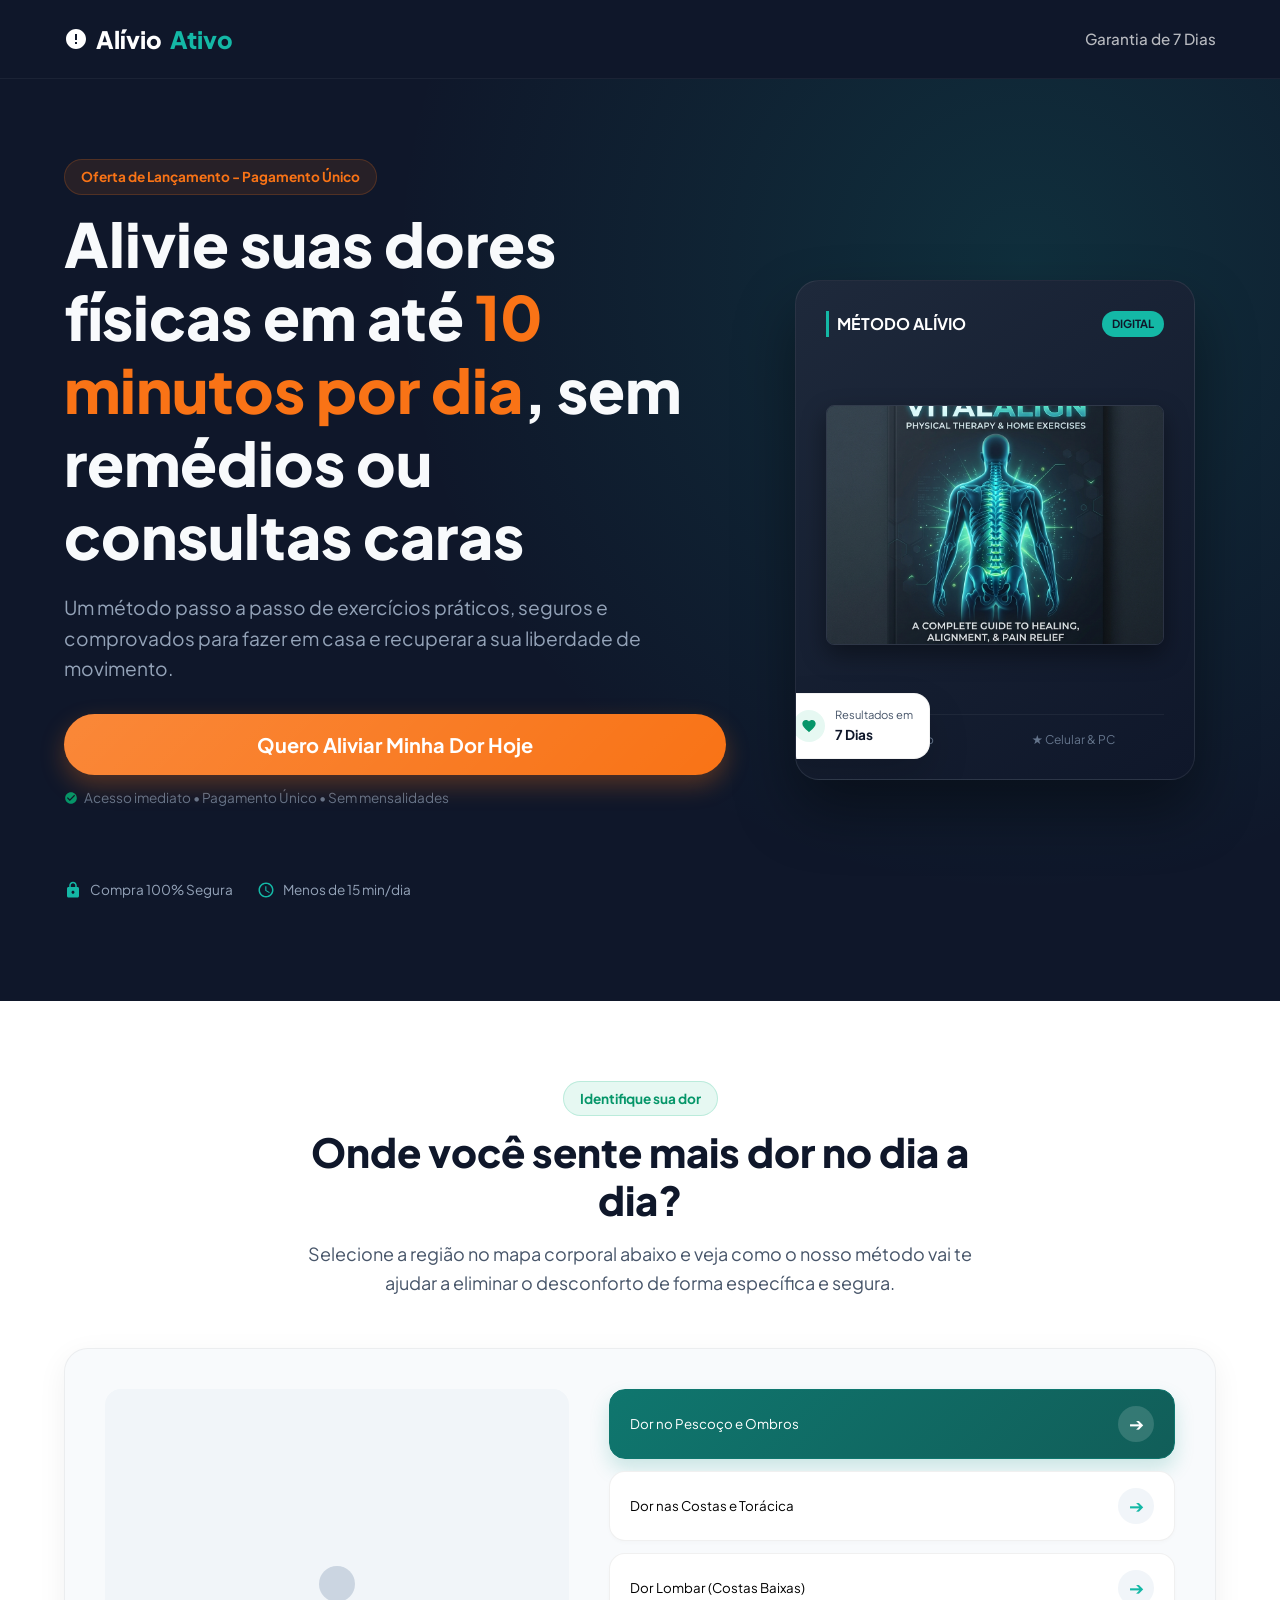
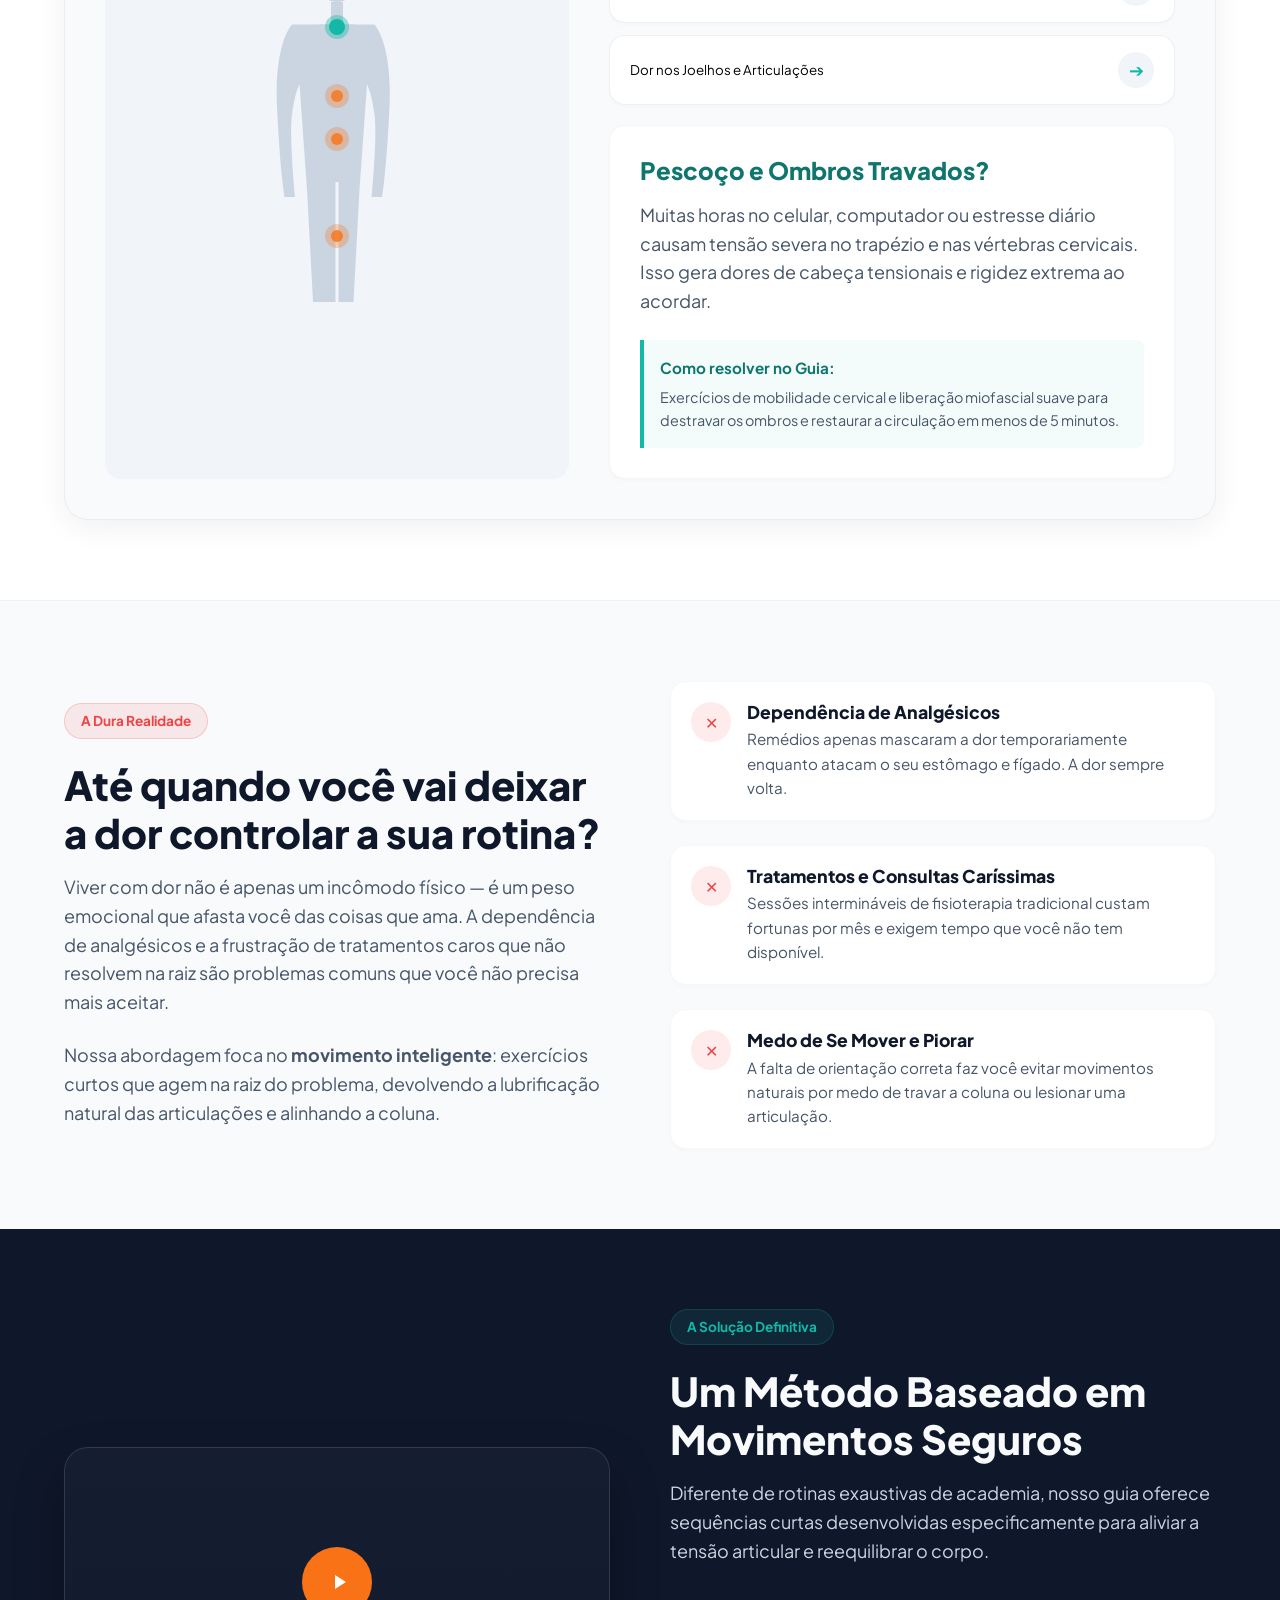
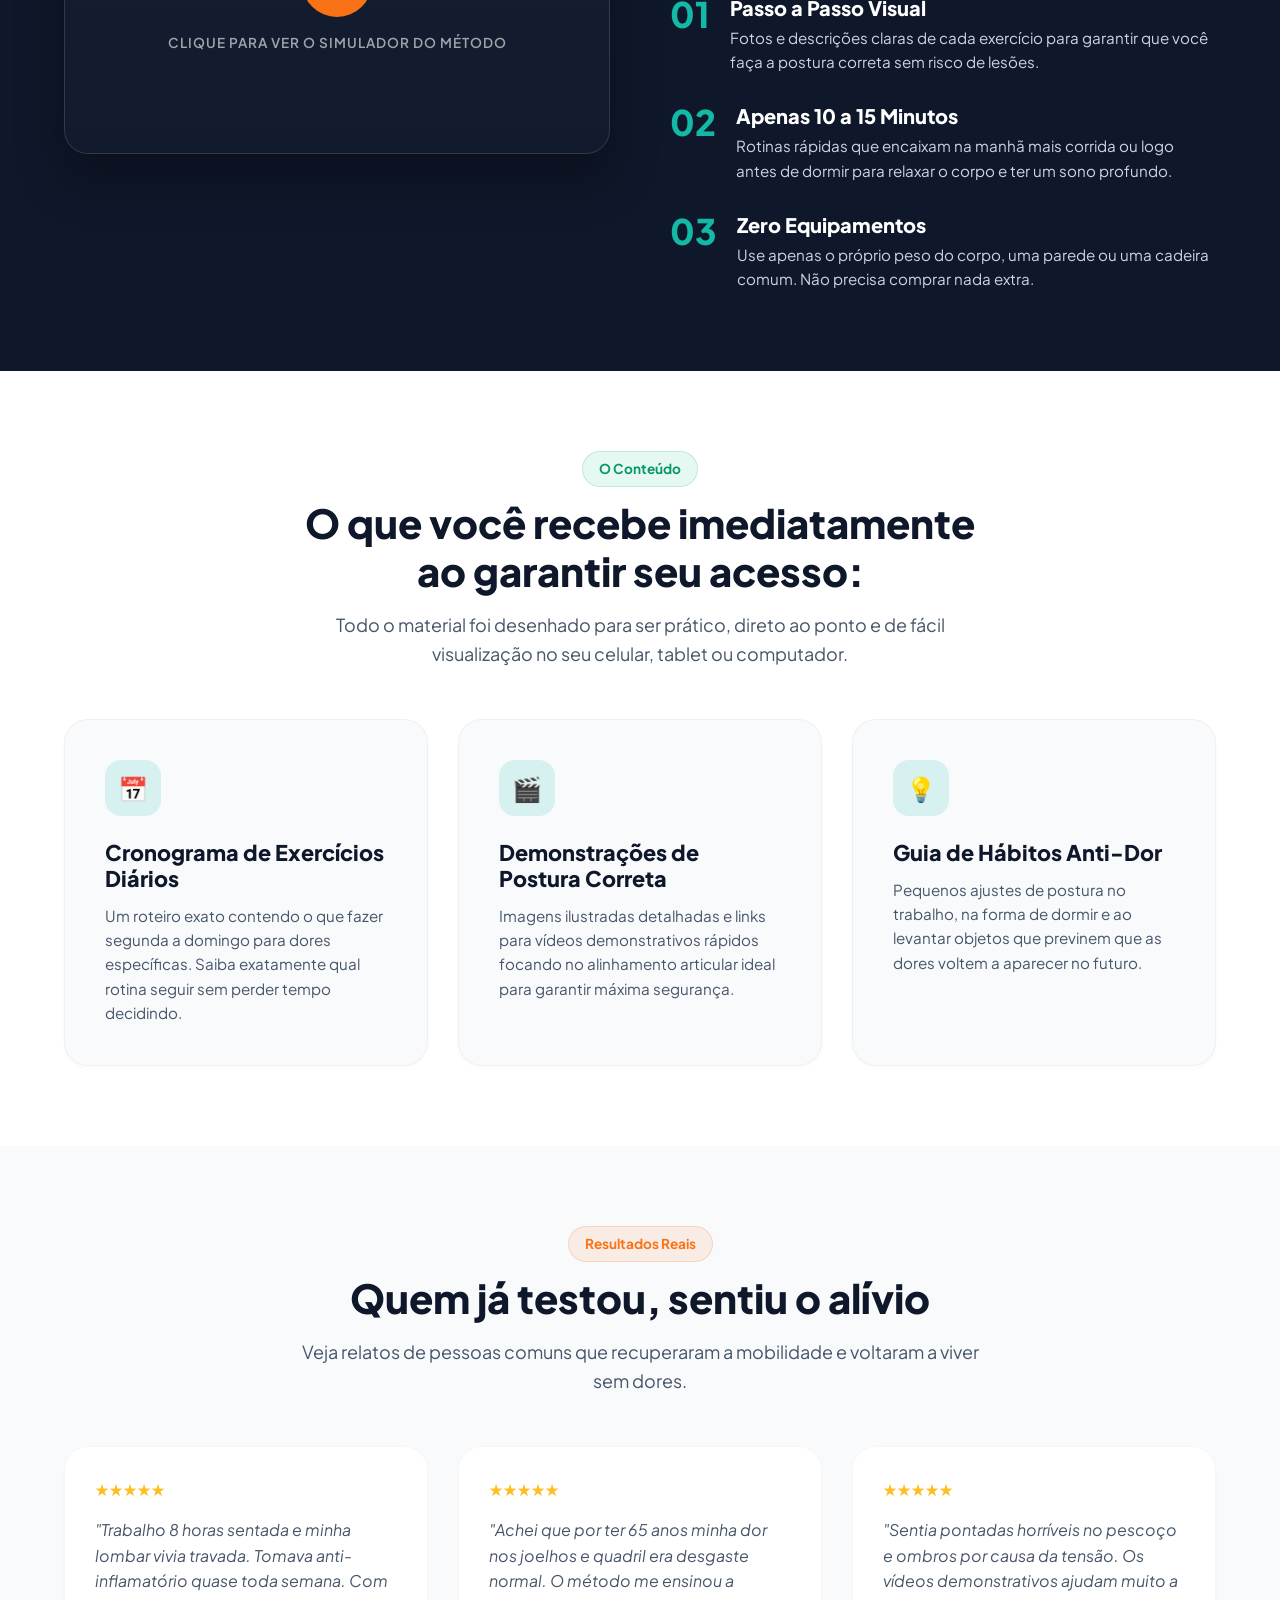
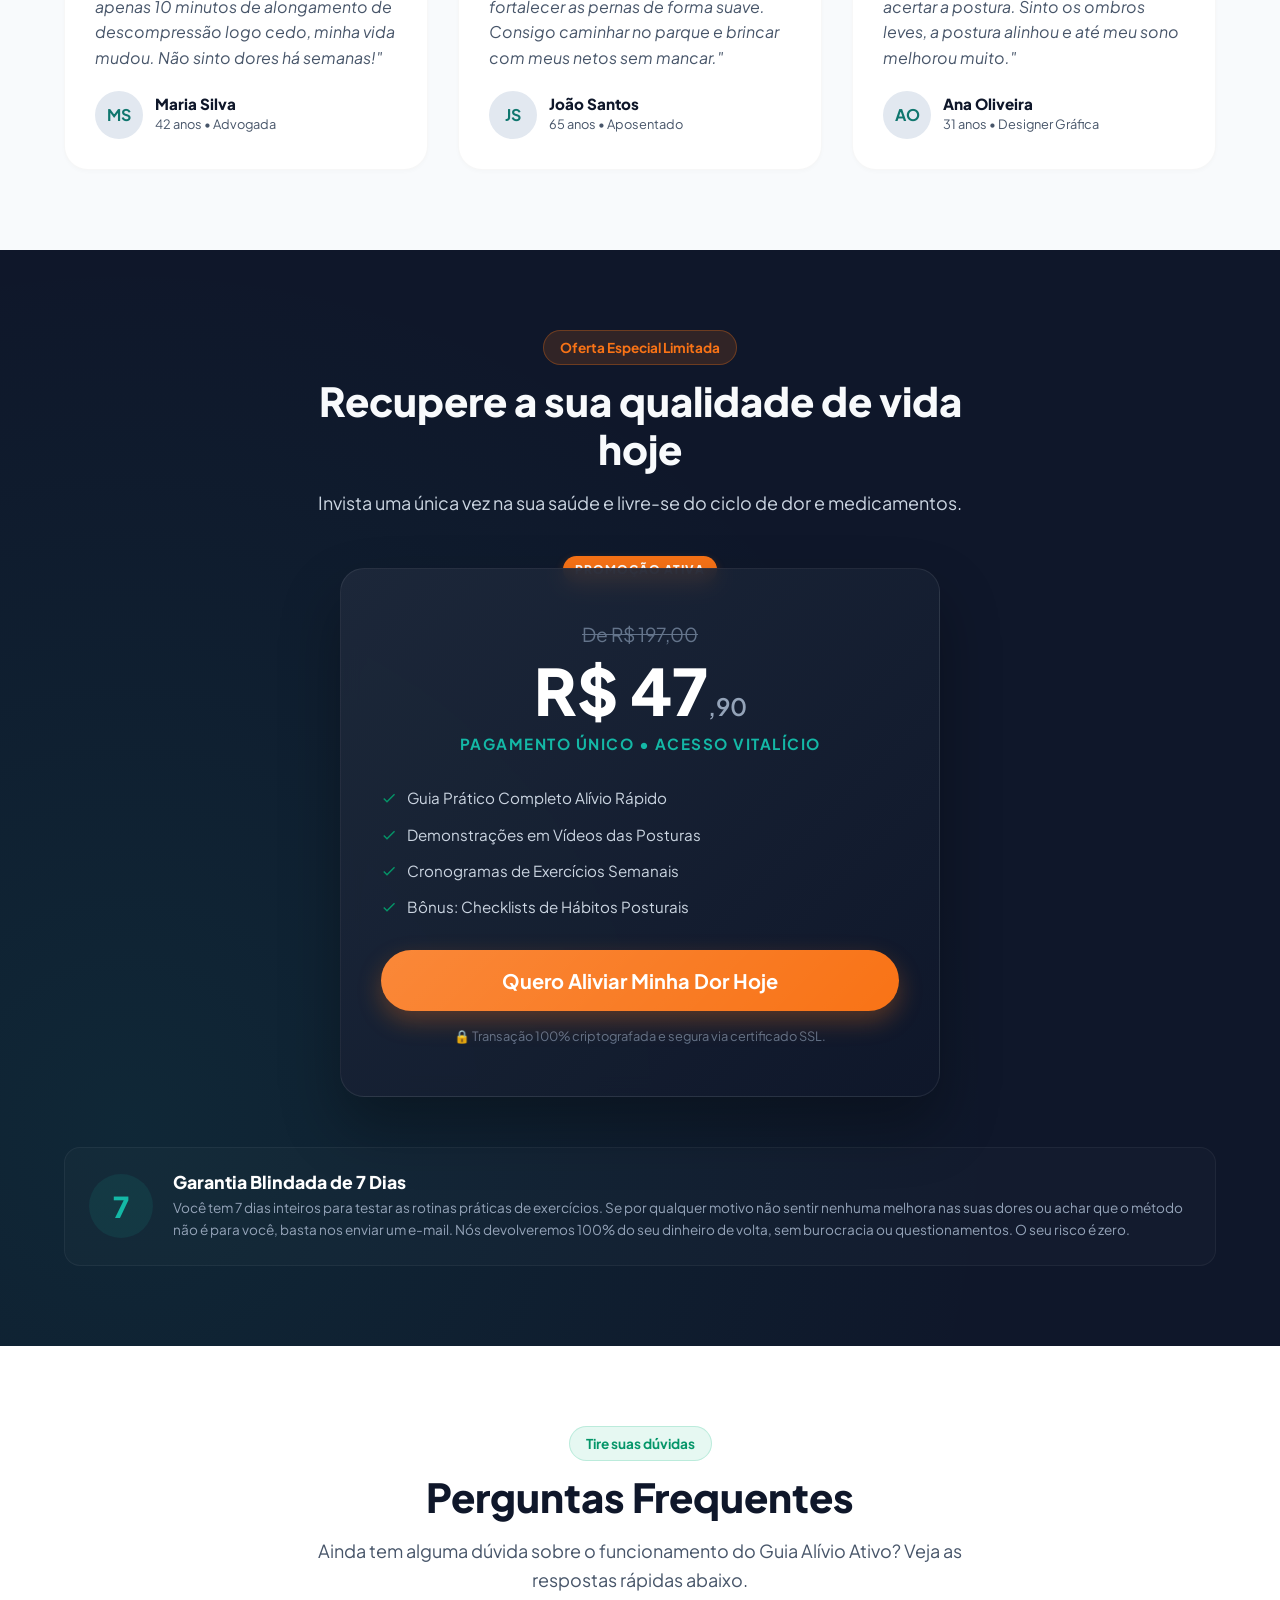
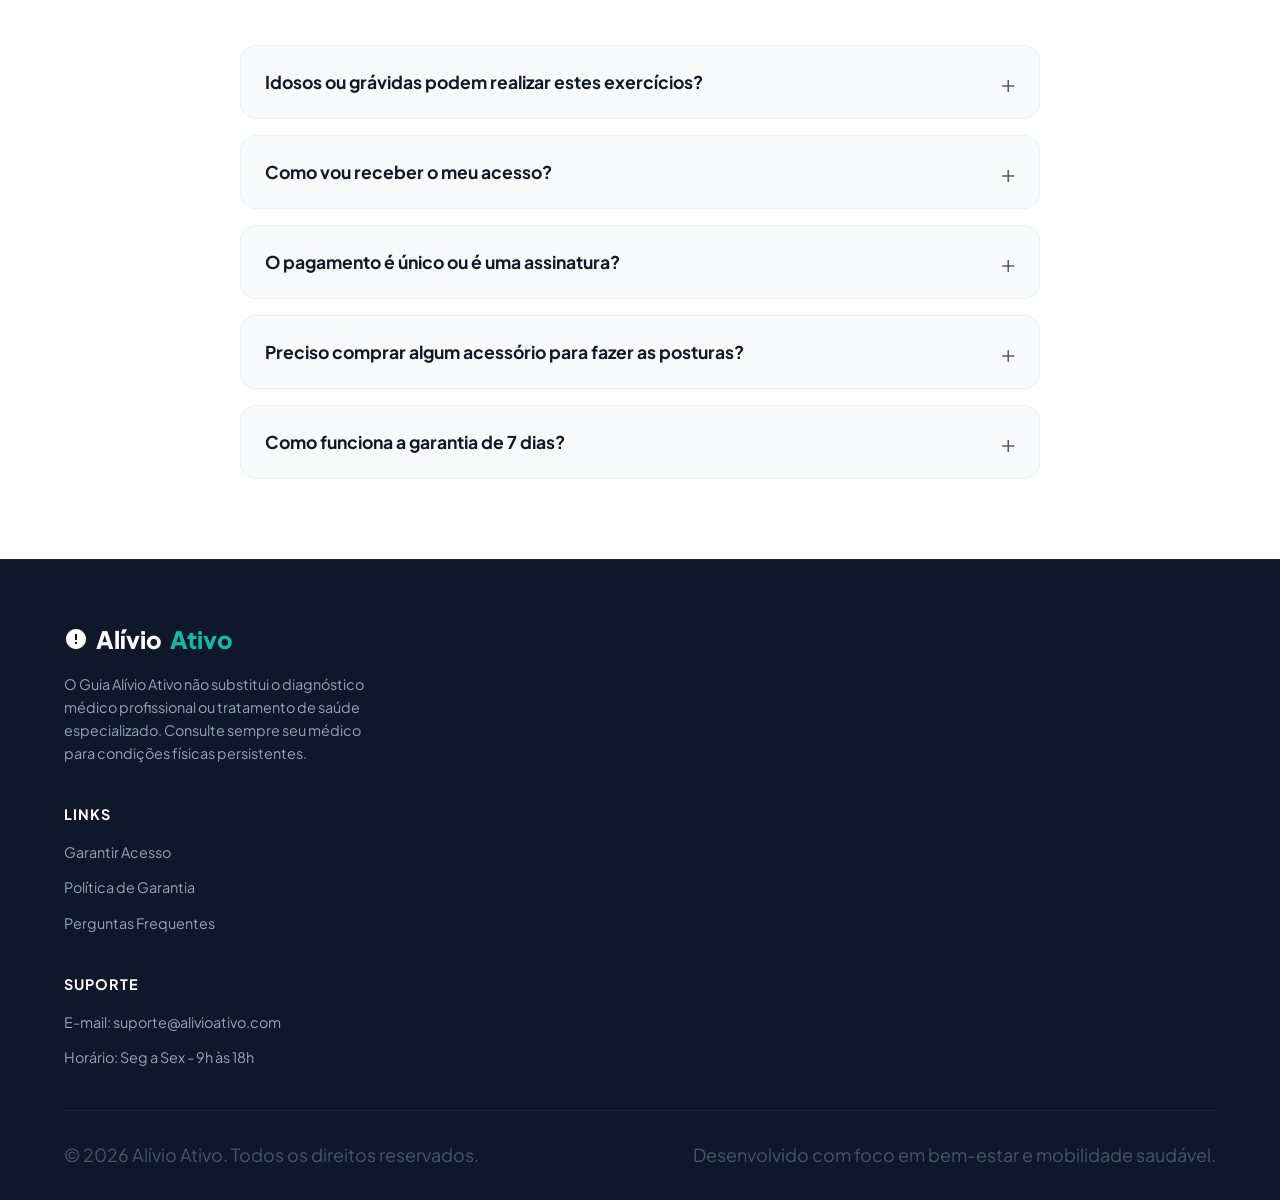
==== index.html @ caadfbf1 "Initial commit - landing page, member portal, manual, illustrations and integrations" ====
<!DOCTYPE html>
<html lang="pt-BR">
<head>
  <meta charset="UTF-8">
  <meta name="viewport" content="width=device-width, initial-scale=1.0">
  <title>Alívio Imediato - Adeus Dores Físicas em 10 Minutos por Dia</title>
  <meta name="description" content="Descubra o método simples de exercícios em casa para aliviar dores nas costas, pescoço e articulações de forma rápida e segura. Pagamento único com acesso vitalício.">
  <link rel="stylesheet" href="style.css">
</head>
<body>

  <!-- Header -->
  <header>
    <div class="container header-container">
      <div class="logo">
        <svg width="24" height="24" viewBox="0 0 24 24" fill="none" xmlns="http://www.w3.org/2000/svg">
          <path d="M12 2C6.48 2 2 6.48 2 12C2 17.52 6.48 22 12 22C17.52 22 22 17.52 22 12C22 6.48 17.52 2 12 2ZM13 17H11V15H13V17ZM13 13H11V7H13V13Z" fill="currentColor"/>
        </svg>
        Alívio<span>Ativo</span>
      </div>
      <a href="#garantia" class="nav-link">Garantia de 7 Dias</a>
    </div>
  </header>

  <!-- HERO SECTION -->
  <section class="hero">
    <div class="container hero-grid">
      <div class="hero-content">
        <span class="badge-cta">Oferta de Lançamento - Pagamento Único</span>
        <h1>Alivie suas dores físicas em até <span class="highlight-accent">10 minutos por dia</span>, sem remédios ou consultas caras</h1>
        <p class="hero-subheadline">Um método passo a passo de exercícios práticos, seguros e comprovados para fazer em casa e recuperar a sua liberdade de movimento.</p>
        
        <div class="cta-group">
          <button onclick="openCheckout()" class="btn-primary">Quero Aliviar Minha Dor Hoje</button>
          <div class="cta-subtext">
            <svg width="14" height="14" viewBox="0 0 24 24" xmlns="http://www.w3.org/2000/svg">
              <path d="M12 2C6.48 2 2 6.48 2 12C2 17.52 6.48 22 12 22C17.52 22 22 17.52 22 12C22 6.48 17.52 2 12 2ZM10 17L5 12L6.41 10.59L10 14.17L17.59 6.58L19 8L10 17Z"/>
            </svg>
            <span>Acesso imediato • Pagamento Único • Sem mensalidades</span>
          </div>
        </div>

        <div class="hero-trust-badges">
          <div class="trust-badge">
            <svg width="18" height="18" viewBox="0 0 24 24" xmlns="http://www.w3.org/2000/svg">
              <path d="M18 8H17V6C17 3.24 14.76 1 12 1C9.24 1 7 3.24 7 6V8H6C4.9 8 4 8.9 4 10V20C4 21.1 4.9 22 6 22H18C19.1 22 20 21.1 20 20V10C20 8.9 19.1 8 18 8ZM12 17C10.9 17 10 16.1 10 15C10 13.9 10.9 13 12 13C13.1 13 14 13.9 14 15C14 16.1 13.1 17 12 17ZM15 8H9V6C9 4.34 10.34 3 12 3C13.66 3 15 4.34 15 6V8Z"/>
            </svg>
            Compra 100% Segura
          </div>
          <div class="trust-badge">
            <svg width="18" height="18" viewBox="0 0 24 24" xmlns="http://www.w3.org/2000/svg">
              <path d="M12 2C6.48 2 2 6.48 2 12C2 17.52 6.48 22 12 22C17.52 22 22 17.52 22 12C22 6.48 17.52 2 12 2ZM12 20C7.59 20 4 16.41 4 12C4 7.59 7.59 4 12 4C16.41 4 20 7.59 20 12C20 16.41 16.41 20 12 20ZM12.5 7H11V13L16.25 16.15L17 14.92L12.5 12.25V7Z"/>
            </svg>
            Menos de 15 min/dia
          </div>
        </div>
      </div>

      <div class="hero-media">
        <!-- 3D style mockup container -->
        <div class="mockup-container">
          <div class="mockup-header">
            <div class="mockup-logo">MÉTODO ALÍVIO</div>
            <div class="mockup-badge">DIGITAL</div>
          </div>
          <div class="mockup-body" style="flex: 1; display: flex; align-items: center; justify-content: center; margin: 20px 0;">
            <img src="product-cover.png" alt="Capa do Método Alívio Ativo" style="width: 100%; max-height: 240px; object-fit: cover; border-radius: var(--border-radius-sm); border: 1px solid rgba(255,255,255,0.1); box-shadow: 0 10px 25px rgba(0,0,0,0.4);">
          </div>
          <div class="mockup-footer">
            <div class="mockup-footer-item">
              <span>★ Vitalício</span>
            </div>
            <div class="mockup-footer-item">
              <span>★ Celular & PC</span>
            </div>
          </div>
          
          <!-- Floating Badge -->
          <div class="mockup-floating-badge">
            <div class="floating-icon">
              <svg width="16" height="16" viewBox="0 0 24 24" xmlns="http://www.w3.org/2000/svg" fill="currentColor">
                <path d="M12 21.35l-1.45-1.32C5.4 15.36 2 12.28 2 8.5 2 5.42 4.42 3 7.5 3c1.74 0 3.41.81 4.5 2.09C13.09 3.81 14.76 3 16.5 3 19.58 3 22 5.42 22 8.5c0 3.78-3.4 6.86-8.55 11.54L12 21.35z"/>
              </svg>
            </div>
            <div class="floating-text">
              <span class="label">Resultados em</span>
              <span class="value">7 Dias</span>
            </div>
          </div>
        </div>
      </div>
    </div>
  </section>

  <!-- INTERACTIVE PAIN SELECTOR SECTION -->
  <section class="pain-selector-section">
    <div class="container">
      <div class="section-intro">
        <span class="badge-green">Identifique sua dor</span>
        <h2>Onde você sente mais dor no dia a dia?</h2>
        <p>Selecione a região no mapa corporal abaixo e veja como o nosso método vai te ajudar a eliminar o desconforto de forma específica e segura.</p>
      </div>

      <div class="pain-selector-widget">
        <!-- Interactive Body map (styled back-view outline in SVG) -->
        <div class="pain-map-visual">
          <div class="pain-map-wrapper">
            <svg class="human-body-svg" viewBox="0 0 100 240" xmlns="http://www.w3.org/2000/svg" style="width: 100%; height: 100%;">
              <!-- Head -->
              <circle cx="50" cy="20" r="12" />
              <!-- Neck -->
              <path d="M46 32h8v15h-8z" />
              <!-- Shoulders & Arms -->
              <path d="M25 47h50c0 0 12 12 10 55s-5 60-5 60h-7s4-40 2-55c-2-15-5-20-5-20l-5 70-4 75H51v-80H49v80h-15l-4-75-5-70c0 0-3 5-5 20s2 55 2 55h-7s-3-17-5-60 10-55 10-55z" />
              <!-- Back & Torso -->
              <path d="M38 47h24v75H38z" />
            </svg>
            
            <!-- Hotspots overlay -->
            <div class="pain-hotspot hotspot-neck active" onclick="selectPain('neck')" data-pain="neck" title="Dor no Pescoço"></div>
            <div class="pain-hotspot hotspot-back" onclick="selectPain('back')" data-pain="back" title="Dor no Meio das Costas"></div>
            <div class="pain-hotspot hotspot-lowerback" onclick="selectPain('lowerback')" data-pain="lowerback" title="Dor Lombar"></div>
            <div class="pain-hotspot hotspot-knee" onclick="selectPain('knee')" data-pain="knee" title="Dor nas Articulações / Joelho"></div>
          </div>
        </div>

        <div class="pain-tabs-and-details">
          <div class="pain-tabs" style="margin-bottom: 20px;">
            <button class="pain-tab-btn active" id="tab-neck" onclick="selectPain('neck')">
              <span>Dor no Pescoço e Ombros</span>
              <div class="pain-tab-icon">➔</div>
            </button>
            <button class="pain-tab-btn" id="tab-back" onclick="selectPain('back')">
              <span>Dor nas Costas e Torácica</span>
              <div class="pain-tab-icon">➔</div>
            </button>
            <button class="pain-tab-btn" id="tab-lowerback" onclick="selectPain('lowerback')">
              <span>Dor Lombar (Costas Baixas)</span>
              <div class="pain-tab-icon">➔</div>
            </button>
            <button class="pain-tab-btn" id="tab-knee" onclick="selectPain('knee')">
              <span>Dor nos Joelhos e Articulações</span>
              <div class="pain-tab-icon">➔</div>
            </button>
          </div>

          <div class="pain-details-card">
            <!-- Neck pain detail -->
            <div class="pain-detail-content active" id="detail-neck">
              <div class="pain-detail-header">
                <h3>Pescoço e Ombros Travados?</h3>
              </div>
              <p>Muitas horas no celular, computador ou estresse diário causam tensão severa no trapézio e nas vértebras cervicais. Isso gera dores de cabeça tensionais e rigidez extrema ao acordar.</p>
              <div class="pain-action-box">
                <div class="pain-action-title">Como resolver no Guia:</div>
                <p class="pain-action-desc">Exercícios de mobilidade cervical e liberação miofascial suave para destravar os ombros e restaurar a circulação em menos de 5 minutos.</p>
              </div>
            </div>

            <!-- Back pain detail -->
            <div class="pain-detail-content" id="detail-back">
              <div class="pain-detail-header">
                <h3>Dor no Meio das Costas (Escápulas)</h3>
              </div>
              <p>A postura curvada no dia a dia sobrecarrega a coluna torácica. A sensação de "peso" nas costas e pontadas constantes impedem que você relaxe ou trabalhe com conforto.</p>
              <div class="pain-action-box">
                <div class="pain-action-title">Como resolver no Guia:</div>
                <p class="pain-action-desc">Movimentos de abertura peitoral e fortalecimento escapular simples que você pode fazer usando apenas o encosto de uma cadeira.</p>
              </div>
            </div>

            <!-- Lower back detail -->
            <div class="pain-detail-content" id="detail-lowerback">
              <div class="pain-detail-header">
                <h3>Dor Lombar Constante</h3>
              </div>
              <p>A dor lombar é a principal causa de limitação física. Ficar em pé ou sentado por muito tempo vira um martírio, e tarefas simples como amarrar o sapato tornam-se dolorosas.</p>
              <div class="pain-action-box">
                <div class="pain-action-title">Como resolver no Guia:</div>
                <p class="pain-action-desc">Descompressão da coluna lombar através de posições de relaxamento ativo e ativação do core, aliviando a pressão sobre os discos vertebrais imediatamente.</p>
              </div>
            </div>

            <!-- Knee detail -->
            <div class="pain-detail-content" id="detail-knee">
              <div class="pain-detail-header">
                <h3>Joelhos e Articulações Fracas</h3>
              </div>
              <p>O impacto ao caminhar, subir escadas ou o simples ato de agachar provocam estalos e dor nas articulações, causados por fraqueza muscular ao redor da patela e quadris travados.</p>
              <div class="pain-action-box">
                <div class="pain-action-title">Como resolver no Guia:</div>
                <p class="pain-action-desc">Exercícios de baixo impacto para fortalecimento do quadríceps e aumento da flexibilidade do quadril, protegendo o joelho de desgastes.</p>
              </div>
            </div>
          </div>
        </div>
      </div>
    </div>
  </section>

  <!-- APRESENTAÇÃO DO PROBLEMA -->
  <section class="problem-section">
    <div class="container problem-grid">
      <div class="problem-intro">
        <span class="badge-cta" style="background: rgba(239, 68, 68, 0.1); color: #ef4444; border-color: rgba(239, 68, 68, 0.2);">A Dura Realidade</span>
        <h2 style="text-align: left; margin-top: 10px;">Até quando você vai deixar a dor controlar a sua rotina?</h2>
        <p style="margin-bottom: 24px;">Viver com dor não é apenas um incômodo físico — é um peso emocional que afasta você das coisas que ama. A dependência de analgésicos e a frustração de tratamentos caros que não resolvem na raiz são problemas comuns que você não precisa mais aceitar.</p>
        <p>Nossa abordagem foca no <strong>movimento inteligente</strong>: exercícios curtos que agem na raiz do problema, devolvendo a lubrificação natural das articulações e alinhando a coluna.</p>
      </div>

      <div class="problem-list">
        <div class="problem-item">
          <div class="problem-icon">✕</div>
          <div class="problem-text">
            <h4>Dependência de Analgésicos</h4>
            <p>Remédios apenas mascaram a dor temporariamente enquanto atacam o seu estômago e fígado. A dor sempre volta.</p>
          </div>
        </div>
        <div class="problem-item">
          <div class="problem-icon">✕</div>
          <div class="problem-text">
            <h4>Tratamentos e Consultas Caríssimas</h4>
            <p>Sessões intermináveis de fisioterapia tradicional custam fortunas por mês e exigem tempo que você não tem disponível.</p>
          </div>
        </div>
        <div class="problem-item">
          <div class="problem-icon">✕</div>
          <div class="problem-text">
            <h4>Medo de Se Mover e Piorar</h4>
            <p>A falta de orientação correta faz você evitar movimentos naturais por medo de travar a coluna ou lesionar uma articulação.</p>
          </div>
        </div>
      </div>
    </div>
  </section>

  <!-- THE SOLUTION SECTION -->
  <section class="solution-section">
    <div class="container solution-grid">
      <div class="video-mockup-wrapper" onclick="playSimulator()">
        <div class="video-placeholder" id="video-content-box">
          <div class="video-play-btn">
            <svg viewBox="0 0 24 24" xmlns="http://www.w3.org/2000/svg">
              <path d="M8 5v14l11-7z"/>
            </svg>
          </div>
          <span class="video-tagline">Clique para Ver o Simulador do Método</span>
        </div>
      </div>

      <div class="solution-content">
        <span class="badge-green" style="background: rgba(20, 184, 166, 0.1); color: var(--color-primary-light); border-color: rgba(20, 184, 166, 0.2);">A Solução Definitiva</span>
        <h2 class="light" style="text-align: left; margin-top: 10px;">Um Método Baseado em Movimentos Seguros</h2>
        <p class="light" style="margin-bottom: 30px;">Diferente de rotinas exaustivas de academia, nosso guia oferece sequências curtas desenvolvidas especificamente para aliviar a tensão articular e reequilibrar o corpo.</p>

        <div class="solution-steps">
          <div class="step-card">
            <div class="step-number">01</div>
            <div class="step-info">
              <h4>Passo a Passo Visual</h4>
              <p>Fotos e descrições claras de cada exercício para garantir que você faça a postura correta sem risco de lesões.</p>
            </div>
          </div>
          <div class="step-card">
            <div class="step-number">02</div>
            <div class="step-info">
              <h4>Apenas 10 a 15 Minutos</h4>
              <p>Rotinas rápidas que encaixam na manhã mais corrida ou logo antes de dormir para relaxar o corpo e ter um sono profundo.</p>
            </div>
          </div>
          <div class="step-card">
            <div class="step-number">03</div>
            <div class="step-info">
              <h4>Zero Equipamentos</h4>
              <p>Use apenas o próprio peso do corpo, uma parede ou uma cadeira comum. Não precisa comprar nada extra.</p>
            </div>
          </div>
        </div>
      </div>
    </div>
  </section>

  <!-- WHAT'S INCLUDED SECTION -->
  <section class="included-section">
    <div class="container">
      <div class="section-intro">
        <span class="badge-green">O Conteúdo</span>
        <h2>O que você recebe imediatamente ao garantir seu acesso:</h2>
        <p>Todo o material foi desenhado para ser prático, direto ao ponto e de fácil visualização no seu celular, tablet ou computador.</p>
      </div>

      <div class="included-grid">
        <div class="included-card">
          <div class="included-icon-container">📅</div>
          <h3>Cronograma de Exercícios Diários</h3>
          <p>Um roteiro exato contendo o que fazer segunda a domingo para dores específicas. Saiba exatamente qual rotina seguir sem perder tempo decidindo.</p>
        </div>

        <div class="included-card">
          <div class="included-icon-container">🎬</div>
          <h3>Demonstrações de Postura Correta</h3>
          <p>Imagens ilustradas detalhadas e links para vídeos demonstrativos rápidos focando no alinhamento articular ideal para garantir máxima segurança.</p>
        </div>

        <div class="included-card">
          <div class="included-icon-container">💡</div>
          <h3>Guia de Hábitos Anti-Dor</h3>
          <p>Pequenos ajustes de postura no trabalho, na forma de dormir e ao levantar objetos que previnem que as dores voltem a aparecer no futuro.</p>
        </div>
      </div>
    </div>
  </section>

  <!-- TESTIMONIALS SECTION -->
  <section class="testimonials-section">
    <div class="container">
      <div class="section-intro">
        <span class="badge-cta">Resultados Reais</span>
        <h2>Quem já testou, sentiu o alívio</h2>
        <p>Veja relatos de pessoas comuns que recuperaram a mobilidade e voltaram a viver sem dores.</p>
      </div>

      <div class="testimonials-grid">
        <div class="testimonial-card">
          <div>
            <div class="rating-stars">★★★★★</div>
            <p class="testimonial-quote">"Trabalho 8 horas sentada e minha lombar vivia travada. Tomava anti-inflamatório quase toda semana. Com apenas 10 minutos de alongamento de descompressão logo cedo, minha vida mudou. Não sinto dores há semanas!"</p>
          </div>
          <div class="testimonial-user">
            <div class="user-avatar">MS</div>
            <div class="user-info">
              <h4>Maria Silva</h4>
              <p>42 anos • Advogada</p>
            </div>
          </div>
        </div>

        <div class="testimonial-card">
          <div>
            <div class="rating-stars">★★★★★</div>
            <p class="testimonial-quote">"Achei que por ter 65 anos minha dor nos joelhos e quadril era desgaste normal. O método me ensinou a fortalecer as pernas de forma suave. Consigo caminhar no parque e brincar com meus netos sem mancar."</p>
          </div>
          <div class="testimonial-user">
            <div class="user-avatar">JS</div>
            <div class="user-info">
              <h4>João Santos</h4>
              <p>65 anos • Aposentado</p>
            </div>
          </div>
        </div>

        <div class="testimonial-card">
          <div>
            <div class="rating-stars">★★★★★</div>
            <p class="testimonial-quote">"Sentia pontadas horríveis no pescoço e ombros por causa da tensão. Os vídeos demonstrativos ajudam muito a acertar a postura. Sinto os ombros leves, a postura alinhou e até meu sono melhorou muito."</p>
          </div>
          <div class="testimonial-user">
            <div class="user-avatar">AO</div>
            <div class="user-info">
              <h4>Ana Oliveira</h4>
              <p>31 anos • Designer Gráfica</p>
            </div>
          </div>
        </div>
      </div>
    </div>
  </section>

  <!-- PRICING AND OFFER SECTION -->
  <section class="pricing-section" id="oferta">
    <div class="container">
      <div class="section-intro">
        <span class="badge-cta" style="background: rgba(249, 115, 22, 0.15); color: var(--color-accent); border-color: rgba(249, 115, 22, 0.3);">Oferta Especial Limitada</span>
        <h2 class="light">Recupere a sua qualidade de vida hoje</h2>
        <p class="light">Invista uma única vez na sua saúde e livre-se do ciclo de dor e medicamentos.</p>
      </div>

      <div class="pricing-wrapper">
        <div class="pricing-badge">PROMOÇÃO ATIVA</div>
        <div class="pricing-box">
          <div class="price-strike">De R$ 197,00</div>
          <div class="price-main">R$ 47<span>,90</span></div>
          <div class="payment-frequency">PAGAMENTO ÚNICO • ACESSO VITALÍCIO</div>
          
          <div class="pricing-features">
            <div class="pricing-feature-item">
              <svg width="16" height="16" viewBox="0 0 24 24" fill="#059669"><path d="M9 16.17L4.83 12l-1.42 1.41L9 19 21 7l-1.41-1.41z"/></svg>
              <span>Guia Prático Completo Alívio Rápido</span>
            </div>
            <div class="pricing-feature-item">
              <svg width="16" height="16" viewBox="0 0 24 24" fill="#059669"><path d="M9 16.17L4.83 12l-1.42 1.41L9 19 21 7l-1.41-1.41z"/></svg>
              <span>Demonstrações em Vídeos das Posturas</span>
            </div>
            <div class="pricing-feature-item">
              <svg width="16" height="16" viewBox="0 0 24 24" fill="#059669"><path d="M9 16.17L4.83 12l-1.42 1.41L9 19 21 7l-1.41-1.41z"/></svg>
              <span>Cronogramas de Exercícios Semanais</span>
            </div>
            <div class="pricing-feature-item">
              <svg width="16" height="16" viewBox="0 0 24 24" fill="#059669"><path d="M9 16.17L4.83 12l-1.42 1.41L9 19 21 7l-1.41-1.41z"/></svg>
              <span>Bônus: Checklists de Hábitos Posturais</span>
            </div>
          </div>

          <button onclick="openCheckout()" class="btn-primary pricing-cta">Quero Aliviar Minha Dor Hoje</button>
          
          <p style="font-size: 0.8rem; color: #64748b; margin-top: 15px;">🔒 Transação 100% criptografada e segura via certificado SSL.</p>
        </div>
      </div>

      <!-- Garantia -->
      <div class="guarantee-box" id="garantia">
        <div class="guarantee-icon">7</div>
        <div class="guarantee-text">
          <h4>Garantia Blindada de 7 Dias</h4>
          <p>Você tem 7 dias inteiros para testar as rotinas práticas de exercícios. Se por qualquer motivo não sentir nenhuma melhora nas suas dores ou achar que o método não é para você, basta nos enviar um e-mail. Nós devolveremos 100% do seu dinheiro de volta, sem burocracia ou questionamentos. O seu risco é zero.</p>
        </div>
      </div>
    </div>
  </section>

  <!-- FAQ SECTION -->
  <section class="faq-section">
    <div class="container">
      <div class="section-intro">
        <span class="badge-green">Tire suas dúvidas</span>
        <h2>Perguntas Frequentes</h2>
        <p>Ainda tem alguma dúvida sobre o funcionamento do Guia Alívio Ativo? Veja as respostas rápidas abaixo.</p>
      </div>

      <div class="faq-container">
        <div class="faq-item">
          <button class="faq-question" onclick="toggleFaq(this)">
            <span>Idosos ou grávidas podem realizar estes exercícios?</span>
            <span class="faq-toggle-icon">+</span>
          </button>
          <div class="faq-answer">
            <div class="faq-answer-content">
              Sim! Os exercícios são focados em mobilidade de baixo impacto e alongamentos de descompressão articular muito suaves. No entanto, recomendamos sempre consultar o seu médico ou obstetra antes de iniciar qualquer rotina física se você possuir alguma condição crônica pré-existente ou estiver grávida.
            </div>
          </div>
        </div>

        <div class="faq-item">
          <button class="faq-question" onclick="toggleFaq(this)">
            <span>Como vou receber o meu acesso?</span>
            <span class="faq-toggle-icon">+</span>
          </button>
          <div class="faq-answer">
            <div class="faq-answer-content">
              O envio é imediato! Assim que o seu pagamento for aprovado (Pix cai na hora, cartão de crédito leva até 2 minutos), você receberá um e-mail com os seus dados de login exclusivos e o link de download direto do guia em PDF de alta resolução, além da área de vídeos.
            </div>
          </div>
        </div>

        <div class="faq-item">
          <button class="faq-question" onclick="toggleFaq(this)">
            <span>O pagamento é único ou é uma assinatura?</span>
            <span class="faq-toggle-icon">+</span>
          </button>
          <div class="faq-answer">
            <div class="faq-answer-content">
              O pagamento é único! Você paga somente o valor promocional de R$ 47,90 uma vez e terá acesso completo e vitalício a todo o conteúdo e suas atualizações futuras, sem nenhuma cobrança recorrente, mensalidade ou taxas extras.
            </div>
          </div>
        </div>

        <div class="faq-item">
          <button class="faq-question" onclick="toggleFaq(this)">
            <span>Preciso comprar algum acessório para fazer as posturas?</span>
            <span class="faq-toggle-icon">+</span>
          </button>
          <div class="faq-answer">
            <div class="faq-answer-content">
              Não. Todos os movimentos foram criados de forma inteligente para que você precise apenas de um espaço livre no chão (pode usar um tapete simples ou colchonete), uma parede limpa e uma cadeira firme comum da sua casa.
            </div>
          </div>
        </div>

        <div class="faq-item">
          <button class="faq-question" onclick="toggleFaq(this)">
            <span>Como funciona a garantia de 7 dias?</span>
            <span class="faq-toggle-icon">+</span>
          </button>
          <div class="faq-answer">
            <div class="faq-answer-content">
              Nossa garantia é incondicional. Você pode acessar o guia, ver os vídeos e praticar os exercícios. Se durante a primeira semana você decidir que o conteúdo não te ajudou, basta enviar uma mensagem no e-mail de suporte (contato@alivioativo.com) solicitando o reembolso. Devolveremos todo o valor pago de forma integral.
            </div>
          </div>
        </div>
      </div>
    </div>
  </section>

  <!-- FOOTER -->
  <footer>
    <div class="container">
      <div class="footer-grid">
        <div class="footer-info">
          <div class="logo">
            <svg width="24" height="24" viewBox="0 0 24 24" fill="none" xmlns="http://www.w3.org/2000/svg">
              <path d="M12 2C6.48 2 2 6.48 2 12C2 17.52 6.48 22 12 22C17.52 22 22 17.52 22 12C22 6.48 17.52 2 12 2ZM13 17H11V15H13V17ZM13 13H11V7H13V13Z" fill="currentColor"/>
            </svg>
            Alívio<span>Ativo</span>
          </div>
          <p>O Guia Alívio Ativo não substitui o diagnóstico médico profissional ou tratamento de saúde especializado. Consulte sempre seu médico para condições físicas persistentes.</p>
        </div>
        <div>
          <h4 class="footer-links-title">Links</h4>
          <ul class="footer-links-list">
            <li><a href="#oferta" class="footer-link">Garantir Acesso</a></li>
            <li><a href="#garantia" class="footer-link">Política de Garantia</a></li>
            <li><a href="#faq" class="footer-link">Perguntas Frequentes</a></li>
          </ul>
        </div>
        <div>
          <h4 class="footer-links-title">Suporte</h4>
          <ul class="footer-links-list">
            <li><span class="footer-link">E-mail: suporte@alivioativo.com</span></li>
            <li><span class="footer-link">Horário: Seg a Sex - 9h às 18h</span></li>
          </ul>
        </div>
      </div>

      <div class="footer-bottom">
        <p>&copy; 2026 Alívio Ativo. Todos os direitos reservados.</p>
        <p>Desenvolvido com foco em bem-estar e mobilidade saudável.</p>
      </div>
    </div>
  </footer>

  <!-- SIMULATED CHECKOUT MODAL -->
  <div class="checkout-modal" id="checkout-modal">
    <div class="checkout-card">
      <button class="checkout-close" onclick="closeCheckout()">&times;</button>
      
      <!-- Checkout Form State -->
      <div id="checkout-form-state">
        <div class="checkout-header">
          <h3>Inscrição Segura</h3>
          <p>Insira seus dados para receber o acesso imediatamente</p>
        </div>
        <form class="checkout-form" onsubmit="submitCheckout(event)">
          <div class="form-group">
            <label for="name">Nome Completo</label>
            <input type="text" id="name" required placeholder="Digite seu nome completo">
          </div>
          <div class="form-group">
            <label for="email">E-mail para Receber o Acesso</label>
            <input type="email" id="email" required placeholder="Ex: seu-email@email.com">
          </div>
          <div class="form-group">
            <label>Forma de Pagamento</label>
            <div style="display: flex; gap: 12px; margin-top: 4px;">
              <label style="flex: 1; border: 1px solid var(--color-primary-light); border-radius: var(--border-radius-sm); padding: 12px; display: flex; align-items: center; gap: 8px; cursor: pointer; background: var(--color-primary-glow);" id="payment-pix-label">
                <input type="radio" name="payment" value="pix" checked onchange="togglePaymentMethod('pix')" style="accent-color: var(--color-primary-light);">
                <div>
                  <div style="font-weight: 700; font-size: 0.9rem;">Pix</div>
                  <div style="font-size: 0.75rem; color: var(--color-text-muted);">Liberação imediata</div>
                </div>
              </label>
              <label style="flex: 1; border: 1px solid #cbd5e1; border-radius: var(--border-radius-sm); padding: 12px; display: flex; align-items: center; gap: 8px; cursor: pointer;" id="payment-card-label">
                <input type="radio" name="payment" value="card" onchange="togglePaymentMethod('card')" style="accent-color: var(--color-primary-light);">
                <div>
                  <div style="font-weight: 700; font-size: 0.9rem;">Cartão</div>
                  <div style="font-size: 0.75rem; color: var(--color-text-muted);">Até 12x de R$ 4,80</div>
                </div>
              </label>
            </div>
          </div>

          <!-- Card Fields (Hidden by default) -->
          <div id="card-fields-container" style="display: none; flex-direction: column; gap: 12px; border-top: 1px dashed #e2e8f0; padding-top: 15px; margin-top: 5px;">
            <div class="form-group">
              <label for="card-number">Número do Cartão</label>
              <input type="text" id="card-number" placeholder="0000 0000 0000 0000" maxlength="19" oninput="formatCardNumber(this)">
            </div>
            <div class="form-group">
              <label for="card-holder">Nome Impresso no Cartão</label>
              <input type="text" id="card-holder" placeholder="Ex: ALISIO M SILVA">
            </div>
            <div style="display: flex; gap: 12px;">
              <div class="form-group" style="flex: 1;">
                <label for="card-expiry">Validade</label>
                <input type="text" id="card-expiry" placeholder="MM/AA" maxlength="5" oninput="formatCardExpiry(this)">
              </div>
              <div class="form-group" style="flex: 1;">
                <label for="card-cvv">CVV</label>
                <input type="text" id="card-cvv" placeholder="123" maxlength="4" oninput="formatCardCvv(this)">
              </div>
            </div>
          </div>

          <div class="checkout-summary">
            <div class="checkout-summary-row">
              <span>Método Alívio Ativo (Vitalício)</span>
              <span>R$ 47,90</span>
            </div>
            <div class="checkout-summary-row">
              <span>Taxas de Inscrição</span>
              <span>Grátis</span>
            </div>
            <div class="checkout-summary-row">
              <span>Total a pagar</span>
              <span>R$ 47,90</span>
            </div>
          </div>

          <button type="submit" class="btn-primary" style="width: 100%; border: none; margin-top: 10px;">Finalizar e Receber Acesso</button>
          <p style="font-size: 0.75rem; text-align: center; color: var(--color-text-muted); margin-top: 10px;">🔒 Conexão segura protegida por criptografia de 256 bits.</p>
        </form>
      </div>

      <!-- Checkout Pix State -->
      <div id="checkout-pix-state" style="display: none; text-align: center;">
        <div class="checkout-header">
          <h3>Inscrição via Pix</h3>
          <p>Copie o código ou escaneie o QR Code para pagar</p>
        </div>
        <div style="margin: 20px auto; width: 160px; height: 160px; background: #fff; border: 1px solid #e2e8f0; border-radius: var(--border-radius-md); padding: 10px; display: flex; align-items: center; justify-content: center;">
          <!-- Simulated QR Code in SVG -->
          <svg width="140" height="140" viewBox="0 0 100 100" xmlns="http://www.w3.org/2000/svg">
            <rect x="0" y="0" width="30" height="30" fill="#0f766e" />
            <rect x="5" y="5" width="20" height="20" fill="#fff" />
            <rect x="10" y="10" width="10" height="10" fill="#0f766e" />
            <rect x="70" y="0" width="30" height="30" fill="#0f766e" />
            <rect x="75" y="5" width="20" height="20" fill="#fff" />
            <rect x="80" y="10" width="10" height="10" fill="#0f766e" />
            <rect x="0" y="70" width="30" height="30" fill="#0f766e" />
            <rect x="5" y="75" width="20" height="20" fill="#fff" />
            <rect x="10" y="80" width="10" height="10" fill="#0f766e" />
            <rect x="40" y="10" width="10" height="10" fill="#0f766e" />
            <rect x="50" y="20" width="10" height="15" fill="#0f766e" />
            <rect x="35" y="45" width="15" height="10" fill="#0f766e" />
            <rect x="60" y="35" width="10" height="20" fill="#0f766e" />
            <rect x="70" y="60" width="20" height="10" fill="#0f766e" />
            <rect x="80" y="80" width="10" height="10" fill="#0f766e" />
            <rect x="45" y="75" width="15" height="15" fill="#0f766e" />
            <rect x="55" y="50" width="10" height="10" fill="#0f766e" />
            <rect x="30" y="80" width="10" height="15" fill="#0f766e" />
            <path d="M 0 0 L 100 0 L 100 100 L 0 100 Z" fill="none" stroke="var(--color-primary-light)" stroke-width="4" stroke-dasharray="8 8" />
          </svg>
        </div>
        <div class="form-group" style="margin-bottom: 20px; text-align: left;">
          <label style="font-size: 0.85rem; font-weight:700;">Pix Copia e Cola:</label>
          <div style="display: flex; gap: 8px; margin-top: 6px;">
            <input type="text" id="pix-code-input" readonly value="00020101021226830014br.gov.bcb.pix0136e92f25b2-3c22-4871-b0e2-6bf66c253457520400005303986540547.905802BR5912AlivioAtivo6009SaoPaulo62070503***63040E7D" style="flex: 1; font-size: 0.75rem; background: var(--color-bg-primary); border: 1px solid #cbd5e1; padding: 10px; border-radius: var(--border-radius-sm); outline: none;">
            <button onclick="copyPixCode()" class="btn-secondary" style="border-radius: var(--border-radius-sm); padding: 8px 16px; font-size: 0.85rem; cursor: pointer; white-space: nowrap;" id="copy-pix-btn">Copiar</button>
          </div>
        </div>
        <div style="display: flex; align-items: center; justify-content: center; gap: 10px; margin-top: 20px; color: var(--color-primary-light); font-weight: 700; font-size: 0.95rem;">
          <div style="width: 16px; height: 16px; border: 3px solid rgba(20, 184, 166, 0.2); border-top-color: var(--color-primary-light); border-radius: 50%; animation: pulse-slow 1s infinite linear;"></div>
          <span>Aguardando pagamento...</span>
        </div>
        <p style="font-size: 0.75rem; color: var(--color-text-muted); margin-top: 8px;">O sistema irá liberar seu acesso assim que detectar a transação.</p>
      </div>

      <div id="checkout-success-state" class="checkout-success-state">
        <div class="success-icon">✓</div>
        <h3>Pagamento Confirmado!</h3>
        <p style="margin: 12px 0 24px 0; color: var(--color-text-muted);">Seu acesso ao Guia Alívio Ativo e vídeos explicativos foi gerado com sucesso e enviado para o e-mail: <strong id="buyer-email"></strong>.</p>
        <a href="area-membros.html" class="btn-secondary" style="width: 100%; text-decoration: none; text-align: center; display: inline-block;">Começar Agora (Acessar de Graça)</a>
      </div>
    </div>
  </div>

  <!-- VIDEO EXERCISE SIMULATOR MODAL -->
  <div class="checkout-modal" id="video-modal">
    <div class="checkout-card" style="max-width: 650px; padding: 30px;">
      <button class="checkout-close" onclick="closeVideoModal()">&times;</button>
      <div class="checkout-header" style="text-align: left; margin-bottom: 20px;">
        <span class="badge-green" style="margin-bottom: 8px;">Simulador do Guia Prático</span>
        <h3 style="font-size: 1.35rem; color: var(--color-text-dark);">Sessão Demonstrativa: Descompressão Lombar Rápida</h3>
      </div>
      
      <!-- Video player preview animation/mockup -->
      <div style="background: #0f172a; border-radius: var(--border-radius-md); overflow: hidden; aspect-ratio: 16/9; position: relative; display: flex; flex-direction: column; justify-content: space-between; border: 1px solid rgba(255,255,255,0.05);">
        <!-- Exercise Image Illustration Preview -->
        <img src="exercise_lombar.png" alt="Desenho Torção de Quadril" style="position: absolute; top:0; left:0; width:100%; height:100%; object-fit: contain; opacity: 0.35; z-index: 0; pointer-events: none;">
        
        <!-- Active video frame representation -->
        <div style="flex: 1; display: flex; flex-direction: column; justify-content: center; align-items: center; padding: 20px; color: #fff; z-index: 1; position: relative;">
          <div style="border: 2px dashed rgba(20, 184, 166, 0.4); width: 80px; height: 80px; border-radius: 50%; display: flex; align-items: center; justify-content: center; animation: pulse-slow 3s infinite ease-in-out; margin-bottom: 12px; background: rgba(15, 23, 42, 0.6);">
            <svg width="36" height="36" viewBox="0 0 24 24" fill="var(--color-primary-light)" xmlns="http://www.w3.org/2000/svg">
              <path d="M12 2C6.48 2 2 6.48 2 12C2 17.52 6.48 22 12 22C17.52 22 22 17.52 22 12C22 6.48 17.52 2 12 2ZM11 16H9V8H11V16ZM15 16H13V8H15V16Z"/>
            </svg>
          </div>
          <span style="font-size: 1rem; font-weight: 700; color: #f8fafc; text-shadow: 0 2px 4px rgba(0,0,0,0.8); text-align: center;">Exercício 1: Torção Suave de Quadril (Deitado)</span>
          <span style="font-size: 0.8rem; color: var(--color-primary-light); margin-top: 4px; font-weight: 700; text-shadow: 0 1px 3px rgba(0,0,0,0.8);">Executar por: <span id="timer">45</span>s restantes</span>
        </div>
        
        <!-- Controls bar mockup -->
        <div style="background: rgba(15, 23, 42, 0.95); padding: 12px 20px; display: flex; align-items: center; justify-content: space-between; border-top: 1px solid rgba(255,255,255,0.1); font-size: 0.8rem; color: #94a3b8;">
          <div style="display: flex; align-items: center; gap: 15px;">
            <!-- Simple play icon representing active state -->
            <span style="color: var(--color-primary-light); font-weight: 700; cursor: pointer;">PAUSADO</span>
            <span>01:15 / 10:00</span>
          </div>
          <!-- Progress bar track -->
          <div style="flex: 1; margin: 0 20px; height: 6px; background: #334155; border-radius: 3px; position: relative; overflow: hidden;">
            <div id="video-progress" style="position: absolute; top:0; left:0; height: 100%; width: 12.5%; background: var(--color-primary-light);"></div>
          </div>
          <span>Qualidade: 1080p HD</span>
        </div>
      </div>
      
      <div style="margin-top: 20px;">
        <h4 style="font-size: 1rem; color: var(--color-text-dark); margin-bottom: 8px;">Como executar corretamente:</h4>
        <ul style="list-style-type: none; font-size: 0.85rem; color: var(--color-text-muted); display: flex; flex-direction: column; gap: 8px;">
          <li style="display: flex; gap: 6px;"><span style="color: var(--color-primary-light);">✓</span> Deite-se de costas com os joelhos dobrados e os braços abertos em forma de 'T'.</li>
          <li style="display: flex; gap: 6px;"><span style="color: var(--color-primary-light);">✓</span> Deixe os joelhos caírem suavemente para o lado direito mantendo os ombros colados no chão.</li>
          <li style="display: flex; gap: 6px;"><span style="color: var(--color-primary-light);">✓</span> Respire fundo 5 vezes nessa posição, depois repita do lado esquerdo.</li>
        </ul>
      </div>

      <div style="margin-top: 24px; text-align: center;">
        <button onclick="openCheckoutFromVideo()" class="btn-primary" style="width: 100%;">Garantir Guia Completo com Todos os Exercícios</button>
      </div>
    </div>
  </div>

  <!-- INTERACTIVE LOGIC (JAVASCRIPT) -->
  <script>
    // FAQ Accordion Toggle
    function toggleFaq(button) {
      const faqItem = button.parentElement;
      const answer = faqItem.querySelector('.faq-answer');
      const allFaqItems = document.querySelectorAll('.faq-item');
      
      // Close all other FAQ items
      allFaqItems.forEach(item => {
        if (item !== faqItem && item.classList.contains('active')) {
          item.classList.remove('active');
          item.querySelector('.faq-answer').style.maxHeight = null;
        }
      });
      
      // Toggle active state of clicked FAQ item
      faqItem.classList.toggle('active');
      
      if (faqItem.classList.contains('active')) {
        answer.style.maxHeight = answer.scrollHeight + "px";
      } else {
        answer.style.maxHeight = null;
      }
    }

    // Pain Selector Tab switching
    function selectPain(painKey) {
      // 1. Update tabs
      const tabs = document.querySelectorAll('.pain-tab-btn');
      tabs.forEach(tab => tab.classList.remove('active'));
      const activeTab = document.getElementById('tab-' + painKey);
      if (activeTab) activeTab.classList.add('active');

      // 2. Update hotspots
      const hotspots = document.querySelectorAll('.pain-hotspot');
      hotspots.forEach(spot => spot.classList.remove('active'));
      const activeSpot = document.querySelector(`.pain-hotspot[data-pain="${painKey}"]`);
      if (activeSpot) activeSpot.classList.add('active');

      // 3. Update details cards
      const details = document.querySelectorAll('.pain-detail-content');
      details.forEach(detail => detail.classList.remove('active'));
      const activeDetail = document.getElementById('detail-' + painKey);
      if (activeDetail) activeDetail.classList.add('active');
    }

    // Redirect directly to the live Hotmart payment page
    function openCheckout() {
      window.location.href = "https://pay.hotmart.com/O106761841L";
    }

    let pixSimulationTimeout = null;

    function togglePaymentMethod(method) {
      const cardContainer = document.getElementById('card-fields-container');
      const pixLabel = document.getElementById('payment-pix-label');
      const cardLabel = document.getElementById('payment-card-label');
      
      if (method === 'card') {
        cardContainer.style.display = 'flex';
        cardLabel.style.borderColor = 'var(--color-primary-light)';
        cardLabel.style.background = 'var(--color-primary-glow)';
        pixLabel.style.borderColor = '#cbd5e1';
        pixLabel.style.background = 'transparent';
      } else {
        cardContainer.style.display = 'none';
        pixLabel.style.borderColor = 'var(--color-primary-light)';
        pixLabel.style.background = 'var(--color-primary-glow)';
        cardLabel.style.borderColor = '#cbd5e1';
        cardLabel.style.background = 'transparent';
      }
    }

    // Card Input Format Helpers
    function formatCardNumber(input) {
      let value = input.value.replace(/\D/g, '');
      let formatted = value.match(/.{1,4}/g);
      input.value = formatted ? formatted.join(' ') : '';
    }

    function formatCardExpiry(input) {
      let value = input.value.replace(/\D/g, '');
      if (value.length > 2) {
        input.value = value.substring(0, 2) + '/' + value.substring(2, 4);
      } else {
        input.value = value;
      }
    }

    function formatCardCvv(input) {
      input.value = input.value.replace(/\D/g, '');
    }

    function closeCheckout() {
      const modal = document.getElementById('checkout-modal');
      modal.classList.remove('active');
      document.body.style.overflow = 'auto'; // restore body scroll
      
      if (pixSimulationTimeout) clearTimeout(pixSimulationTimeout);
      
      // Reset forms state after slide animation finishes
      setTimeout(() => {
        document.getElementById('checkout-form-state').style.display = 'block';
        document.getElementById('checkout-pix-state').style.display = 'none';
        document.getElementById('checkout-success-state').style.display = 'none';
        document.getElementById('card-fields-container').style.display = 'none';
        
        // Reset labels
        document.getElementById('payment-pix-label').style.borderColor = 'var(--color-primary-light)';
        document.getElementById('payment-pix-label').style.background = 'var(--color-primary-glow)';
        document.getElementById('payment-card-label').style.borderColor = '#cbd5e1';
        document.getElementById('payment-card-label').style.background = 'transparent';
        
        document.querySelector('.checkout-form').reset();
      }, 300);
    }

    function triggerWebhook(name, email, paymentMethod) {
      const webhookUrl = 'https://api.utmify.com.br/webhooks/stripe-sale?id=6a581c9cdf3e4b1969530d35';
      
      // Perform background POST fetch to UTMify
      fetch(webhookUrl, {
        method: 'POST',
        headers: {
          'Content-Type': 'application/json'
        },
        body: JSON.stringify({
          event: 'purchase',
          name: name,
          email: email,
          price: '47.90',
          currency: 'BRL',
          payment_method: paymentMethod,
          status: 'approved'
        })
      })
      .then(() => console.log('UTMify webhook notification sent.'))
      .catch(err => console.error('UTMify webhook error:', err));
    }

    function submitCheckout(event) {
      event.preventDefault();
      
      const buyerName = document.getElementById('name').value;
      const email = document.getElementById('email').value;
      const formState = document.getElementById('checkout-form-state');
      const pixState = document.getElementById('checkout-pix-state');
      const successState = document.getElementById('checkout-success-state');
      const submitBtn = event.target.querySelector('button[type="submit"]');
      const paymentMethod = event.target.querySelector('input[name="payment"]:checked').value;
      
      submitBtn.disabled = true;
      submitBtn.textContent = "Processando...";
      
      if (paymentMethod === 'pix') {
        setTimeout(() => {
          submitBtn.disabled = false;
          submitBtn.textContent = "Finalizar e Receber Acesso";
          formState.style.display = 'none';
          pixState.style.display = 'block';
          
          // Simulate bank payment detection in 4 seconds
          pixSimulationTimeout = setTimeout(() => {
            pixState.style.display = 'none';
            document.getElementById('buyer-email').textContent = email;
            successState.style.display = 'block';
            
            // Notify Webhook
            triggerWebhook(buyerName, email, 'pix');
          }, 4000);
        }, 1200);
      } else {
        // Stripe integration with fallback simulation
        fetch('/create-checkout-session', {
          method: 'POST',
          headers: {
            'Content-Type': 'application/json'
          },
          body: JSON.stringify({
            email: email,
            name: buyerName
          })
        })
        .then(res => {
          if (!res.ok) {
            return res.json().then(data => { throw new Error(data.error || 'Server error') });
          }
          return res.json();
        })
        .then(data => {
          // Redirect user to Stripe Checkout URL
          window.location.href = data.url;
        })
        .catch(err => {
          console.warn('Stripe checkout failed, falling back to simulation:', err);
          // Fallback simulation if key is not configured or network offline
          setTimeout(() => {
            submitBtn.disabled = false;
            submitBtn.textContent = "Finalizar e Receber Acesso";
            formState.style.display = 'none';
            document.getElementById('buyer-email').textContent = email;
            successState.style.display = 'block';
            
            // Notify Webhook
            triggerWebhook(buyerName, email, 'credit_card');
          }, 2000);
        });
      }
    }

    function copyPixCode() {
      const copyText = document.getElementById('pix-code-input');
      copyText.select();
      copyText.setSelectionRange(0, 99999); // for mobile devices
      navigator.clipboard.writeText(copyText.value);
      
      const copyBtn = document.getElementById('copy-pix-btn');
      copyBtn.textContent = "Copiado! ✓";
      copyBtn.style.background = "var(--color-secondary)";
      copyBtn.style.color = "#fff";
      copyBtn.style.borderColor = "var(--color-secondary)";
      
      setTimeout(() => {
        copyBtn.textContent = "Copiar";
        copyBtn.style.background = "transparent";
        copyBtn.style.color = "var(--color-primary-light)";
        copyBtn.style.borderColor = "var(--color-primary-light)";
      }, 2000);
    }

    // Exercise Video Simulator Modal
    let videoTimerInterval = null;

    function playSimulator() {
      const modal = document.getElementById('video-modal');
      modal.classList.add('active');
      document.body.style.overflow = 'hidden';

      // Start timer mockup countdown
      let timeRemaining = 45;
      const timerElement = document.getElementById('timer');
      const progressElement = document.getElementById('video-progress');
      
      // Reset video progress mock
      progressElement.style.width = "12.5%";
      timerElement.textContent = timeRemaining;

      if (videoTimerInterval) clearInterval(videoTimerInterval);

      videoTimerInterval = setInterval(() => {
        timeRemaining--;
        timerElement.textContent = timeRemaining;
        
        // Progress increases slightly
        let currentWidth = 12.5 + ((45 - timeRemaining) / 45) * 10; // increase slightly
        progressElement.style.width = currentWidth + "%";

        if (timeRemaining <= 0) {
          timeRemaining = 45; // loop
        }
      }, 1000);
    }

    function closeVideoModal() {
      const modal = document.getElementById('video-modal');
      modal.classList.remove('active');
      document.body.style.overflow = 'auto';
      
      if (videoTimerInterval) {
        clearInterval(videoTimerInterval);
        videoTimerInterval = null;
      }
    }

    function openCheckoutFromVideo() {
      closeVideoModal();
      setTimeout(() => {
        openCheckout();
      }, 200);
    }
  </script>
</body>
</html>
---- style.css ----
@import url('https://fonts.googleapis.com/css2?family=Plus+Jakarta+Sans:wght@300;400;500;600;700;800&display=swap');

/* CSS Variables for Premium Theme */
:root {
  --color-bg-primary: #f8fafc;
  --color-bg-secondary: #ffffff;
  --color-bg-dark: #0f172a;
  --color-bg-dark-accent: #1e293b;
  --color-primary: #0f766e; /* Soothing Deep Teal */
  --color-primary-light: #14b8a6; /* Soothing Light Teal */
  --color-primary-glow: rgba(20, 184, 166, 0.15);
  --color-secondary: #059669; /* Healing Green */
  --color-accent: #f97316; /* High-conversion Coral Orange */
  --color-accent-hover: #ea580c;
  --color-accent-glow: rgba(249, 115, 22, 0.25);
  
  --color-text-dark: #0f172a;
  --color-text-muted: #475569;
  --color-text-light: #f8fafc;
  --color-text-teal: #0f766e;
  
  --border-radius-sm: 8px;
  --border-radius-md: 16px;
  --border-radius-lg: 24px;
  --border-radius-full: 9999px;
  
  --shadow-sm: 0 2px 4px rgba(0,0,0,0.02);
  --shadow-md: 0 8px 30px rgba(0, 0, 0, 0.06);
  --shadow-lg: 0 20px 40px rgba(15, 23, 42, 0.08);
  --shadow-accent: 0 10px 25px rgba(249, 115, 22, 0.3);
  
  --transition-fast: 0.2s ease;
  --transition-normal: 0.3s cubic-bezier(0.4, 0, 0.2, 1);
  --transition-slow: 0.5s cubic-bezier(0.4, 0, 0.2, 1);
}

/* Reset and Base Styles */
* {
  margin: 0;
  padding: 0;
  box-sizing: border-box;
  font-family: 'Plus Jakarta Sans', sans-serif;
  scroll-behavior: smooth;
  -webkit-font-smoothing: antialiased;
}

body {
  background-color: var(--color-bg-primary);
  color: var(--color-text-dark);
  line-height: 1.6;
  overflow-x: hidden;
}

/* Container */
.container {
  width: 100%;
  max-width: 1200px;
  margin: 0 auto;
  padding: 0 24px;
}

/* Typography */
h1, h2, h3, h4 {
  font-weight: 800;
  line-height: 1.2;
}

h1 {
  font-size: clamp(2.2rem, 5vw, 3.8rem);
  color: var(--color-text-light);
  margin-bottom: 20px;
}

h2 {
  font-size: clamp(1.8rem, 4vw, 2.5rem);
  text-align: center;
  color: var(--color-text-dark);
  margin-bottom: 16px;
}

h2.light {
  color: var(--color-text-light);
}

h3 {
  font-size: 1.5rem;
  margin-bottom: 12px;
}

p {
  font-size: clamp(1rem, 2vw, 1.125rem);
  color: var(--color-text-muted);
}

p.lead {
  font-size: clamp(1.1rem, 2.5vw, 1.35rem);
  font-weight: 500;
}

p.light {
  color: #cbd5e1;
}

/* Highlights */
.highlight-teal {
  color: var(--color-primary-light);
}

.highlight-accent {
  color: var(--color-accent);
}

/* Buttons and CTA */
.btn-primary {
  display: inline-flex;
  align-items: center;
  justify-content: center;
  background: var(--color-accent);
  color: #fff;
  font-weight: 700;
  font-size: 1.25rem;
  padding: 18px 36px;
  border-radius: var(--border-radius-full);
  text-decoration: none;
  box-shadow: var(--shadow-accent);
  border: none;
  cursor: pointer;
  transition: var(--transition-normal);
  text-align: center;
  position: relative;
  overflow: hidden;
  z-index: 1;
}

.btn-primary::before {
  content: '';
  position: absolute;
  top: 0;
  left: 0;
  width: 100%;
  height: 100%;
  background: linear-gradient(135deg, rgba(255,255,255,0.15) 0%, rgba(255,255,255,0) 100%);
  transition: var(--transition-normal);
  z-index: -1;
}

.btn-primary:hover {
  transform: translateY(-3px) scale(1.02);
  background: var(--color-accent-hover);
  box-shadow: 0 15px 30px rgba(249, 115, 22, 0.45);
}

.btn-primary:active {
  transform: translateY(-1px);
}

.btn-secondary {
  display: inline-block;
  background: transparent;
  color: var(--color-primary-light);
  border: 2px solid var(--color-primary-light);
  font-weight: 700;
  font-size: 1rem;
  padding: 12px 24px;
  border-radius: var(--border-radius-full);
  text-decoration: none;
  cursor: pointer;
  transition: var(--transition-fast);
}

.btn-secondary:hover {
  background: var(--color-primary-glow);
  color: #fff;
  border-color: #fff;
}

/* Badges */
.badge-cta {
  font-size: 0.85rem;
  font-weight: 700;
  background: rgba(249, 115, 22, 0.1);
  color: var(--color-accent);
  padding: 6px 16px;
  border-radius: var(--border-radius-full);
  display: inline-block;
  margin-bottom: 12px;
  border: 1px solid rgba(249, 115, 22, 0.2);
}

.badge-green {
  font-size: 0.85rem;
  font-weight: 700;
  background: rgba(16, 185, 129, 0.1);
  color: var(--color-secondary);
  padding: 6px 16px;
  border-radius: var(--border-radius-full);
  display: inline-block;
  margin-bottom: 12px;
  border: 1px solid rgba(16, 185, 129, 0.2);
}

/* Header/Nav (Just logo & support/guarantee anchor) */
header {
  padding: 20px 0;
  background: var(--color-bg-dark);
  border-bottom: 1px solid rgba(255,255,255,0.05);
}

.header-container {
  display: flex;
  justify-content: space-between;
  align-items: center;
}

.logo {
  font-size: 1.5rem;
  font-weight: 800;
  color: #fff;
  display: flex;
  align-items: center;
  gap: 8px;
}

.logo span {
  color: var(--color-primary-light);
}

.nav-link {
  color: rgba(255, 255, 255, 0.7);
  text-decoration: none;
  font-size: 0.95rem;
  font-weight: 500;
  transition: var(--transition-fast);
}

.nav-link:hover {
  color: var(--color-primary-light);
}

/* HERO SECTION */
.hero {
  background: radial-gradient(circle at 80% 20%, rgba(20, 184, 166, 0.15) 0%, rgba(15, 23, 42, 0) 50%), var(--color-bg-dark);
  padding: 80px 0 100px 0;
  color: var(--color-text-light);
  position: relative;
}

.hero-grid {
  display: grid;
  grid-template-columns: 1.2fr 0.8fr;
  gap: 48px;
  align-items: center;
}

.hero-content {
  display: flex;
  flex-direction: column;
  align-items: flex-start;
}

.hero-subheadline {
  font-size: 1.2rem;
  color: #94a3b8;
  margin-bottom: 30px;
}

.cta-group {
  width: 100%;
  display: flex;
  flex-direction: column;
  gap: 12px;
  margin-bottom: 30px;
}

.cta-subtext {
  font-size: 0.85rem;
  color: #64748b;
  display: flex;
  align-items: center;
  gap: 6px;
}

.cta-subtext svg {
  fill: var(--color-secondary);
}

.hero-media {
  position: relative;
  display: flex;
  justify-content: center;
  align-items: center;
}

/* Product Mock Graphic */
.mockup-container {
  position: relative;
  width: 100%;
  max-width: 400px;
  aspect-ratio: 4/5;
  border-radius: var(--border-radius-lg);
  background: linear-gradient(145deg, #1e293b 0%, #0f172a 100%);
  border: 1px solid rgba(255,255,255,0.08);
  box-shadow: 0 30px 60px rgba(0,0,0,0.4);
  overflow: hidden;
  display: flex;
  flex-direction: column;
  justify-content: space-between;
  padding: 30px;
}

.mockup-header {
  display: flex;
  justify-content: space-between;
  align-items: center;
}

.mockup-logo {
  font-size: 1rem;
  font-weight: 700;
  color: #fff;
  border-left: 3px solid var(--color-primary-light);
  padding-left: 8px;
}

.mockup-badge {
  font-size: 0.7rem;
  background: var(--color-primary-light);
  color: var(--color-bg-dark);
  font-weight: 700;
  padding: 4px 10px;
  border-radius: var(--border-radius-full);
}

.mockup-body {
  margin: auto 0;
  text-align: center;
}

.mockup-title {
  font-size: 1.8rem;
  font-weight: 800;
  background: linear-gradient(135deg, #ffffff 30%, #94a3b8 100%);
  -webkit-background-clip: text;
  -webkit-text-fill-color: transparent;
  margin-bottom: 12px;
}

.mockup-subtitle {
  font-size: 0.9rem;
  color: var(--color-primary-light);
  font-weight: 600;
  letter-spacing: 1px;
  text-transform: uppercase;
}

.mockup-visual {
  width: 120px;
  height: 120px;
  margin: 20px auto;
  border-radius: 50%;
  background: radial-gradient(circle, rgba(20, 184, 166, 0.2) 0%, rgba(20, 184, 166, 0) 70%);
  border: 1px dashed rgba(20, 184, 166, 0.4);
  display: flex;
  align-items: center;
  justify-content: center;
  position: relative;
}

.mockup-visual svg {
  width: 50px;
  height: 50px;
  fill: var(--color-primary-light);
  animation: pulse-slow 3s infinite ease-in-out;
}

.mockup-footer {
  border-top: 1px solid rgba(255,255,255,0.05);
  padding-top: 15px;
  display: flex;
  justify-content: space-around;
  align-items: center;
  font-size: 0.75rem;
  color: #64748b;
}

.mockup-footer-item {
  display: flex;
  align-items: center;
  gap: 4px;
}

.mockup-floating-badge {
  position: absolute;
  bottom: 20px;
  left: -20px;
  background: var(--color-bg-secondary);
  color: var(--color-bg-dark);
  padding: 12px 16px;
  border-radius: var(--border-radius-md);
  box-shadow: 0 20px 40px rgba(0,0,0,0.15);
  display: flex;
  align-items: center;
  gap: 10px;
  border: 1px solid rgba(0,0,0,0.05);
  animation: float 4s ease-in-out infinite;
}

.floating-icon {
  width: 32px;
  height: 32px;
  border-radius: 50%;
  background: rgba(16, 185, 129, 0.1);
  color: var(--color-secondary);
  display: flex;
  align-items: center;
  justify-content: center;
}

.floating-text {
  display: flex;
  flex-direction: column;
}

.floating-text .label {
  font-size: 0.7rem;
  color: var(--color-text-muted);
}

.floating-text .value {
  font-size: 0.85rem;
  font-weight: 700;
}

/* Trust Badges under Hero */
.hero-trust-badges {
  display: flex;
  gap: 24px;
  flex-wrap: wrap;
  margin-top: 40px;
}

.trust-badge {
  display: flex;
  align-items: center;
  gap: 8px;
  font-size: 0.85rem;
  color: #94a3b8;
}

.trust-badge svg {
  fill: var(--color-primary-light);
}

/* INTERACTIVE PAIN SELECTOR SECTION */
.pain-selector-section {
  padding: 80px 0;
  background-color: var(--color-bg-secondary);
  border-bottom: 1px solid rgba(0,0,0,0.05);
}

.section-intro {
  text-align: center;
  max-width: 700px;
  margin: 0 auto 50px auto;
}

.pain-selector-widget {
  background: var(--color-bg-primary);
  border-radius: var(--border-radius-lg);
  border: 1px solid rgba(0,0,0,0.05);
  box-shadow: var(--shadow-md);
  padding: 40px;
  display: grid;
  grid-template-columns: 0.9fr 1.1fr;
  gap: 40px;
  align-items: center;
}

.pain-map-visual {
  position: relative;
  display: flex;
  justify-content: center;
  align-items: center;
  background: #f1f5f9;
  border-radius: var(--border-radius-md);
  padding: 30px 10px;
  overflow: hidden;
  height: 100%;
  min-height: 380px;
}

.human-body-svg {
  width: 100%;
  max-width: 160px;
  height: auto;
  fill: #cbd5e1;
}

.pain-hotspot {
  position: absolute;
  width: 24px;
  height: 24px;
  cursor: pointer;
}

.pain-hotspot::before {
  content: '';
  position: absolute;
  top: 50%;
  left: 50%;
  transform: translate(-50%, -50%);
  width: 12px;
  height: 12px;
  background: rgba(249, 115, 22, 0.8);
  border-radius: 50%;
  z-index: 2;
  transition: var(--transition-fast);
}

.pain-hotspot::after {
  content: '';
  position: absolute;
  top: 50%;
  left: 50%;
  transform: translate(-50%, -50%);
  width: 24px;
  height: 24px;
  background: rgba(249, 115, 22, 0.3);
  border-radius: 50%;
  z-index: 1;
  animation: pulse-ring 1.5s cubic-bezier(0.215, 0.610, 0.355, 1) infinite;
}

.pain-hotspot.active::before {
  background: var(--color-primary-light);
  width: 16px;
  height: 16px;
}

.pain-hotspot.active::after {
  background: rgba(20, 184, 166, 0.4);
}

.pain-map-wrapper {
  position: relative;
  width: 150px;
  height: 360px;
  margin: 0 auto;
}

/* Body positions for hotspots */
.hotspot-neck { top: 17%; left: 50%; transform: translateX(-50%); }
.hotspot-back { top: 36%; left: 50%; transform: translateX(-50%); }
.hotspot-lowerback { top: 48%; left: 50%; transform: translateX(-50%); }
.hotspot-knee { top: 75%; left: 50%; transform: translateX(-50%); }

.pain-tabs {
  display: flex;
  flex-direction: column;
  gap: 12px;
}

.pain-tab-btn {
  background: #fff;
  border: 1px solid rgba(0,0,0,0.06);
  padding: 16px 20px;
  border-radius: var(--border-radius-md);
  text-align: left;
  cursor: pointer;
  transition: var(--transition-normal);
  display: flex;
  justify-content: space-between;
  align-items: center;
  box-shadow: var(--shadow-sm);
}

.pain-tab-btn:hover {
  border-color: rgba(20, 184, 166, 0.3);
  transform: translateX(4px);
}

.pain-tab-btn.active {
  background: linear-gradient(135deg, var(--color-primary) 0%, #115e59 100%);
  color: #fff;
  border-color: var(--color-primary);
  box-shadow: 0 10px 20px rgba(13, 148, 136, 0.2);
}

.pain-tab-btn.active .pain-tab-icon {
  background: rgba(255,255,255,0.15);
  color: #fff;
}

.pain-tab-icon {
  width: 36px;
  height: 36px;
  border-radius: 50%;
  background: #f1f5f9;
  color: var(--color-primary-light);
  display: flex;
  align-items: center;
  justify-content: center;
  font-size: 1.1rem;
}

.pain-details-card {
  background: #fff;
  border-radius: var(--border-radius-md);
  padding: 30px;
  border: 1px solid rgba(0,0,0,0.04);
  min-height: 300px;
  display: flex;
  flex-direction: column;
  justify-content: center;
  box-shadow: var(--shadow-sm);
}

.pain-detail-content {
  display: none;
  animation: fadeIn 0.4s ease forwards;
}

.pain-detail-content.active {
  display: block;
}

.pain-detail-header {
  display: flex;
  align-items: center;
  gap: 12px;
  margin-bottom: 16px;
}

.pain-detail-header h3 {
  margin-bottom: 0;
  color: var(--color-primary);
}

.pain-action-box {
  margin-top: 24px;
  background: rgba(20, 184, 166, 0.05);
  border-left: 4px solid var(--color-primary-light);
  padding: 16px;
  border-radius: 0 var(--border-radius-sm) var(--border-radius-sm) 0;
}

.pain-action-title {
  font-weight: 700;
  font-size: 0.95rem;
  color: var(--color-primary);
  margin-bottom: 6px;
}

.pain-action-desc {
  font-size: 0.9rem;
  color: var(--color-text-muted);
}

/* PROBLEM SECTION */
.problem-section {
  padding: 80px 0;
  background-color: var(--color-bg-primary);
}

.problem-grid {
  display: grid;
  grid-template-columns: 1fr 1fr;
  gap: 60px;
  align-items: center;
}

.problem-list {
  display: flex;
  flex-direction: column;
  gap: 24px;
}

.problem-item {
  display: flex;
  gap: 16px;
  background: #fff;
  padding: 20px;
  border-radius: var(--border-radius-md);
  border: 1px solid rgba(0,0,0,0.03);
  box-shadow: var(--shadow-sm);
  transition: var(--transition-fast);
}

.problem-item:hover {
  transform: translateY(-2px);
  box-shadow: var(--shadow-md);
}

.problem-icon {
  width: 40px;
  height: 40px;
  border-radius: 50%;
  background: rgba(239, 68, 68, 0.1);
  color: #ef4444;
  display: flex;
  align-items: center;
  justify-content: center;
  flex-shrink: 0;
}

.problem-text h4 {
  font-size: 1.1rem;
  margin-bottom: 4px;
  color: var(--color-text-dark);
}

.problem-text p {
  font-size: 0.95rem;
}

/* THE SOLUTION SECTION */
.solution-section {
  padding: 80px 0;
  background-color: var(--color-bg-dark);
  color: #fff;
}

.solution-grid {
  display: grid;
  grid-template-columns: 1fr 1fr;
  gap: 60px;
  align-items: center;
}

.video-mockup-wrapper {
  position: relative;
  background: #1e293b;
  border-radius: var(--border-radius-lg);
  border: 1px solid rgba(255,255,255,0.08);
  overflow: hidden;
  box-shadow: 0 25px 50px rgba(0,0,0,0.3);
  aspect-ratio: 16/9;
}

.video-placeholder {
  width: 100%;
  height: 100%;
  display: flex;
  flex-direction: column;
  justify-content: center;
  align-items: center;
  background: linear-gradient(rgba(15, 23, 42, 0.6), rgba(15, 23, 42, 0.8));
  cursor: pointer;
  transition: var(--transition-normal);
}

.video-placeholder:hover {
  background: linear-gradient(rgba(15, 23, 42, 0.4), rgba(15, 23, 42, 0.7));
}

.video-play-btn {
  width: 70px;
  height: 70px;
  border-radius: 50%;
  background: var(--color-accent);
  display: flex;
  align-items: center;
  justify-content: center;
  color: #fff;
  font-size: 1.5rem;
  box-shadow: 0 0 0 0 rgba(249, 115, 22, 0.4);
  animation: pulse-play 2s infinite;
  transition: var(--transition-fast);
}

.video-play-btn svg {
  fill: white;
  width: 24px;
  height: 24px;
  margin-left: 4px;
}

.video-placeholder:hover .video-play-btn {
  transform: scale(1.1);
  background: var(--color-accent-hover);
}

.video-tagline {
  margin-top: 15px;
  font-size: 0.85rem;
  font-weight: 600;
  letter-spacing: 1px;
  color: rgba(255, 255, 255, 0.6);
  text-transform: uppercase;
}

.solution-steps {
  display: flex;
  flex-direction: column;
  gap: 30px;
}

.step-card {
  display: flex;
  gap: 20px;
}

.step-number {
  font-size: 2.2rem;
  font-weight: 800;
  color: var(--color-primary-light);
  line-height: 1;
}

.step-info h4 {
  font-size: 1.25rem;
  color: #fff;
  margin-bottom: 6px;
}

.step-info p {
  color: #cbd5e1;
  font-size: 0.95rem;
}

/* WHAT'S INCLUDED SECTION */
.included-section {
  padding: 80px 0;
  background-color: var(--color-bg-secondary);
}

.included-grid {
  display: grid;
  grid-template-columns: repeat(auto-fit, minmax(320px, 1fr));
  gap: 30px;
  margin-top: 40px;
}

.included-card {
  background: var(--color-bg-primary);
  border-radius: var(--border-radius-lg);
  padding: 40px;
  border: 1px solid rgba(0,0,0,0.04);
  box-shadow: var(--shadow-sm);
  transition: var(--transition-slow);
  display: flex;
  flex-direction: column;
}

.included-card:hover {
  transform: translateY(-8px);
  box-shadow: var(--shadow-lg);
  border-color: rgba(20, 184, 166, 0.2);
}

.included-icon-container {
  width: 56px;
  height: 56px;
  border-radius: 16px;
  background: var(--color-primary-glow);
  color: var(--color-primary);
  display: flex;
  align-items: center;
  justify-content: center;
  margin-bottom: 24px;
  font-size: 1.5rem;
}

.included-card h3 {
  font-size: 1.35rem;
  color: var(--color-text-dark);
  margin-bottom: 12px;
}

.included-card p {
  font-size: 0.95rem;
  color: var(--color-text-muted);
}

/* TESTIMONIALS SECTION */
.testimonials-section {
  padding: 80px 0;
  background-color: var(--color-bg-primary);
}

.testimonials-grid {
  display: grid;
  grid-template-columns: repeat(auto-fit, minmax(320px, 1fr));
  gap: 30px;
  margin-top: 40px;
}

.testimonial-card {
  background: #fff;
  border-radius: var(--border-radius-lg);
  padding: 30px;
  box-shadow: var(--shadow-sm);
  border: 1px solid rgba(0,0,0,0.03);
  display: flex;
  flex-direction: column;
  justify-content: space-between;
}

.rating-stars {
  display: flex;
  gap: 4px;
  margin-bottom: 15px;
  color: #fbbf24;
}

.testimonial-quote {
  font-size: 1rem;
  color: var(--color-text-muted);
  font-style: italic;
  margin-bottom: 20px;
}

.testimonial-user {
  display: flex;
  align-items: center;
  gap: 12px;
}

.user-avatar {
  width: 48px;
  height: 48px;
  border-radius: 50%;
  background: #e2e8f0;
  display: flex;
  align-items: center;
  justify-content: center;
  font-weight: 700;
  color: var(--color-primary);
}

.user-info h4 {
  font-size: 0.95rem;
  color: var(--color-text-dark);
}

.user-info p {
  font-size: 0.8rem;
  color: var(--color-text-muted);
}

/* PRICING AND OFFER SECTION */
.pricing-section {
  padding: 80px 0;
  background: radial-gradient(circle at 10% 80%, rgba(20, 184, 166, 0.1) 0%, rgba(15, 23, 42, 0) 60%), var(--color-bg-dark);
  color: #fff;
  position: relative;
}

.pricing-box {
  max-width: 600px;
  margin: 40px auto 0 auto;
  background: linear-gradient(135deg, rgba(30, 41, 59, 0.9) 0%, rgba(15, 23, 42, 0.9) 100%);
  border-radius: var(--border-radius-lg);
  padding: 50px 40px;
  border: 1px solid rgba(255,255,255,0.08);
  box-shadow: 0 30px 60px rgba(0, 0, 0, 0.3);
  text-align: center;
  backdrop-filter: blur(10px);
}

.price-strike {
  font-size: 1.2rem;
  text-decoration: line-through;
  color: #64748b;
  margin-bottom: 8px;
}

.price-main {
  font-size: 4rem;
  font-weight: 800;
  line-height: 1;
  color: #fff;
  margin-bottom: 10px;
}

.price-main span {
  font-size: 1.5rem;
  font-weight: 600;
  color: #94a3b8;
}

.payment-frequency {
  font-size: 0.95rem;
  color: var(--color-primary-light);
  font-weight: 700;
  text-transform: uppercase;
  letter-spacing: 1.5px;
  margin-bottom: 24px;
}

.pricing-features {
  display: flex;
  flex-direction: column;
  gap: 12px;
  margin: 30px 0;
  text-align: left;
}

.pricing-feature-item {
  display: flex;
  align-items: center;
  gap: 10px;
  font-size: 0.95rem;
  color: #cbd5e1;
}

.pricing-feature-item svg {
  fill: var(--color-secondary);
}

.pricing-cta {
  width: 100%;
}

.pricing-badge {
  display: inline-block;
  background: var(--color-accent);
  color: white;
  padding: 4px 12px;
  border-radius: var(--border-radius-full);
  font-size: 0.75rem;
  font-weight: 800;
  position: absolute;
  top: -12px;
  left: 50%;
  transform: translateX(-50%);
  box-shadow: 0 4px 10px rgba(249, 115, 22, 0.3);
  letter-spacing: 1px;
}

.pricing-wrapper {
  position: relative;
}

.guarantee-box {
  display: flex;
  align-items: center;
  justify-content: center;
  gap: 20px;
  margin-top: 50px;
  background: rgba(255,255,255,0.02);
  border: 1px solid rgba(255,255,255,0.05);
  border-radius: var(--border-radius-md);
  padding: 24px;
}

.guarantee-icon {
  width: 64px;
  height: 64px;
  border-radius: 50%;
  background: rgba(20, 184, 166, 0.1);
  color: var(--color-primary-light);
  display: flex;
  align-items: center;
  justify-content: center;
  font-size: 1.8rem;
  font-weight: 800;
  flex-shrink: 0;
}

.guarantee-text {
  text-align: left;
}

.guarantee-text h4 {
  font-size: 1.1rem;
  margin-bottom: 4px;
  color: #fff;
}

.guarantee-text p {
  font-size: 0.85rem;
  color: #94a3b8;
}

/* FAQ SECTION */
.faq-section {
  padding: 80px 0;
  background-color: var(--color-bg-secondary);
}

.faq-container {
  max-width: 800px;
  margin: 40px auto 0 auto;
  display: flex;
  flex-direction: column;
  gap: 16px;
}

.faq-item {
  background: var(--color-bg-primary);
  border: 1px solid rgba(0,0,0,0.04);
  border-radius: var(--border-radius-md);
  overflow: hidden;
  transition: var(--transition-fast);
}

.faq-question {
  width: 100%;
  padding: 24px;
  background: transparent;
  border: none;
  text-align: left;
  font-size: 1.1rem;
  font-weight: 700;
  color: var(--color-text-dark);
  cursor: pointer;
  display: flex;
  justify-content: space-between;
  align-items: center;
  gap: 16px;
}

.faq-question:hover {
  color: var(--color-primary);
}

.faq-answer {
  max-height: 0;
  overflow: hidden;
  transition: max-height var(--transition-normal);
}

.faq-answer-content {
  padding: 0 24px 24px 24px;
  color: var(--color-text-muted);
  font-size: 0.95rem;
}

.faq-toggle-icon {
  font-size: 1.5rem;
  line-height: 1;
  font-weight: 300;
  transition: var(--transition-fast);
  color: var(--color-text-muted);
}

.faq-item.active {
  border-color: rgba(20, 184, 166, 0.2);
  box-shadow: var(--shadow-md);
  background: #fff;
}

.faq-item.active .faq-toggle-icon {
  transform: rotate(45deg);
  color: var(--color-primary);
}

.faq-item.active .faq-answer {
  /* Set dynamically by JS, fallbacks to content size */
}

/* SIMULATED CHECKOUT MODAL */
.checkout-modal {
  position: fixed;
  top: 0;
  left: 0;
  width: 100%;
  height: 100%;
  background: rgba(15, 23, 42, 0.6);
  backdrop-filter: blur(8px);
  z-index: 1000;
  display: flex;
  align-items: center;
  justify-content: center;
  opacity: 0;
  pointer-events: none;
  transition: opacity var(--transition-normal);
}

.checkout-modal.active {
  opacity: 1;
  pointer-events: all;
}

.checkout-card {
  background: #fff;
  width: 100%;
  max-width: 500px;
  border-radius: var(--border-radius-lg);
  padding: 40px;
  box-shadow: 0 30px 60px rgba(0,0,0,0.2);
  border: 1px solid rgba(0,0,0,0.05);
  position: relative;
  transform: translateY(20px);
  transition: transform var(--transition-normal);
}

.checkout-modal.active .checkout-card {
  transform: translateY(0);
}

.checkout-close {
  position: absolute;
  top: 20px;
  right: 20px;
  background: transparent;
  border: none;
  font-size: 1.8rem;
  cursor: pointer;
  color: var(--color-text-muted);
  line-height: 1;
  transition: var(--transition-fast);
}

.checkout-close:hover {
  color: var(--color-text-dark);
}

.checkout-header {
  text-align: center;
  margin-bottom: 24px;
}

.checkout-header h3 {
  font-size: 1.5rem;
  color: var(--color-text-dark);
}

.checkout-header p {
  font-size: 0.9rem;
}

.checkout-form {
  display: flex;
  flex-direction: column;
  gap: 16px;
}

.form-group {
  display: flex;
  flex-direction: column;
  gap: 6px;
}

.form-group label {
  font-size: 0.85rem;
  font-weight: 700;
  color: var(--color-text-dark);
}

.form-group input {
  padding: 12px 16px;
  border-radius: var(--border-radius-sm);
  border: 1px solid #cbd5e1;
  font-size: 0.95rem;
  transition: var(--transition-fast);
}

.form-group input:focus {
  outline: none;
  border-color: var(--color-primary-light);
  box-shadow: 0 0 0 3px var(--color-primary-glow);
}

.checkout-summary {
  background: var(--color-bg-primary);
  padding: 16px;
  border-radius: var(--border-radius-md);
  margin-top: 10px;
}

.checkout-summary-row {
  display: flex;
  justify-content: space-between;
  font-size: 0.9rem;
  margin-bottom: 8px;
}

.checkout-summary-row:last-child {
  margin-bottom: 0;
  padding-top: 8px;
  border-top: 1px dashed #cbd5e1;
  font-weight: 700;
  color: var(--color-text-dark);
}

/* Success State in Modal */
.checkout-success-state {
  display: none;
  text-align: center;
  padding: 20px 0;
}

.success-icon {
  width: 64px;
  height: 64px;
  border-radius: 50%;
  background: rgba(16, 185, 129, 0.1);
  color: var(--color-secondary);
  display: flex;
  align-items: center;
  justify-content: center;
  font-size: 2rem;
  margin: 0 auto 20px auto;
}

/* Footer */
footer {
  background-color: var(--color-bg-dark);
  color: #64748b;
  padding: 60px 0 30px 0;
  border-top: 1px solid rgba(255,255,255,0.05);
}

.footer-grid {
  display: grid;
  grid-template-columns: 1.5fr repeat(auto-fit, minmax(200px, 1fr));
  gap: 40px;
  margin-bottom: 40px;
}

.footer-info {
  display: flex;
  flex-direction: column;
  gap: 15px;
}

.footer-info p {
  font-size: 0.9rem;
  color: #94a3b8;
  max-width: 320px;
}

.footer-links-title {
  font-size: 0.9rem;
  font-weight: 700;
  color: #fff;
  margin-bottom: 16px;
  text-transform: uppercase;
  letter-spacing: 1px;
}

.footer-links-list {
  list-style: none;
  display: flex;
  flex-direction: column;
  gap: 10px;
}

.footer-link {
  color: #94a3b8;
  text-decoration: none;
  font-size: 0.9rem;
  transition: var(--transition-fast);
}

.footer-link:hover {
  color: #fff;
}

.footer-bottom {
  border-top: 1px solid rgba(255,255,255,0.05);
  padding-top: 30px;
  display: flex;
  justify-content: space-between;
  flex-wrap: wrap;
  gap: 20px;
  font-size: 0.8rem;
}

/* Animations */
@keyframes float {
  0% { transform: translateY(0px) translateX(-20px); }
  50% { transform: translateY(-10px) translateX(-20px); }
  100% { transform: translateY(0px) translateX(-20px); }
}

@keyframes pulse-slow {
  0%, 100% { transform: scale(1); opacity: 0.8; }
  50% { transform: scale(1.1); opacity: 1; }
}

@keyframes pulse-ring {
  0% { transform: translate(-50%, -50%) scale(0.35); opacity: 1; }
  80%, 100% { transform: translate(-50%, -50%) scale(1.2); opacity: 0; }
}

@keyframes pulse-play {
  0% { box-shadow: 0 0 0 0 rgba(249, 115, 22, 0.4); }
  70% { box-shadow: 0 0 0 15px rgba(249, 115, 22, 0); }
  100% { box-shadow: 0 0 0 0 rgba(249, 115, 22, 0); }
}

@keyframes fadeIn {
  from { opacity: 0; transform: translateY(10px); }
  to { opacity: 1; transform: translateY(0); }
}

/* Responsive Media Queries */
@media (max-width: 991px) {
  .hero-grid {
    grid-template-columns: 1fr;
    gap: 40px;
    text-align: center;
  }
  .hero-content {
    align-items: center;
  }
  .hero-media {
    margin-top: 20px;
  }
  .mockup-floating-badge {
    left: 10px;
  }
  .pain-selector-widget {
    grid-template-columns: 1fr;
  }
  .problem-grid, .solution-grid {
    grid-template-columns: 1fr;
    gap: 40px;
  }
  .solution-grid {
    display: flex;
    flex-direction: column-reverse;
  }
}

@media (max-width: 576px) {
  .btn-primary {
    width: 100%;
    font-size: 1.1rem;
    padding: 16px 28px;
  }
  .hero-trust-badges {
    justify-content: center;
  }
  .checkout-card {
    padding: 24px;
  }
  .pricing-box {
    padding: 40px 20px;
  }
  .guarantee-box {
    flex-direction: column;
    text-align: center;
  }
  .guarantee-text {
    text-align: center;
  }
}
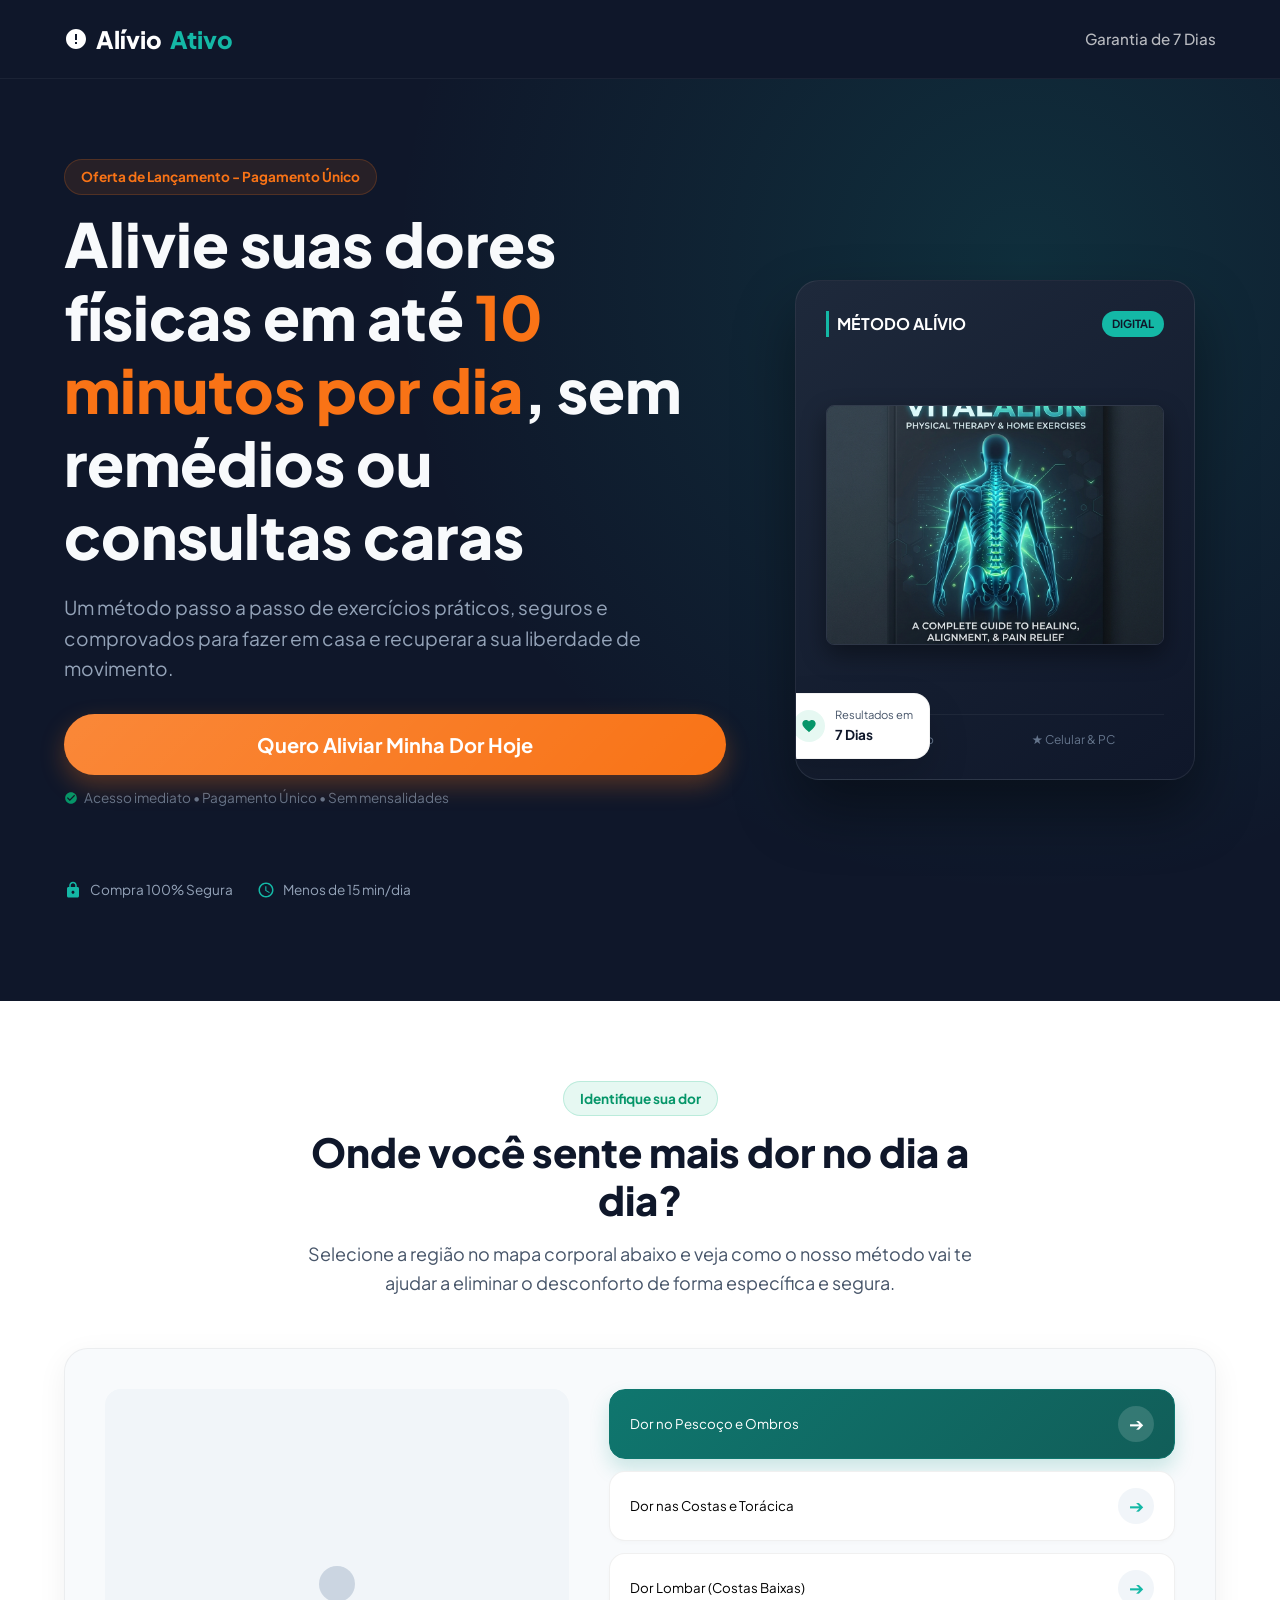
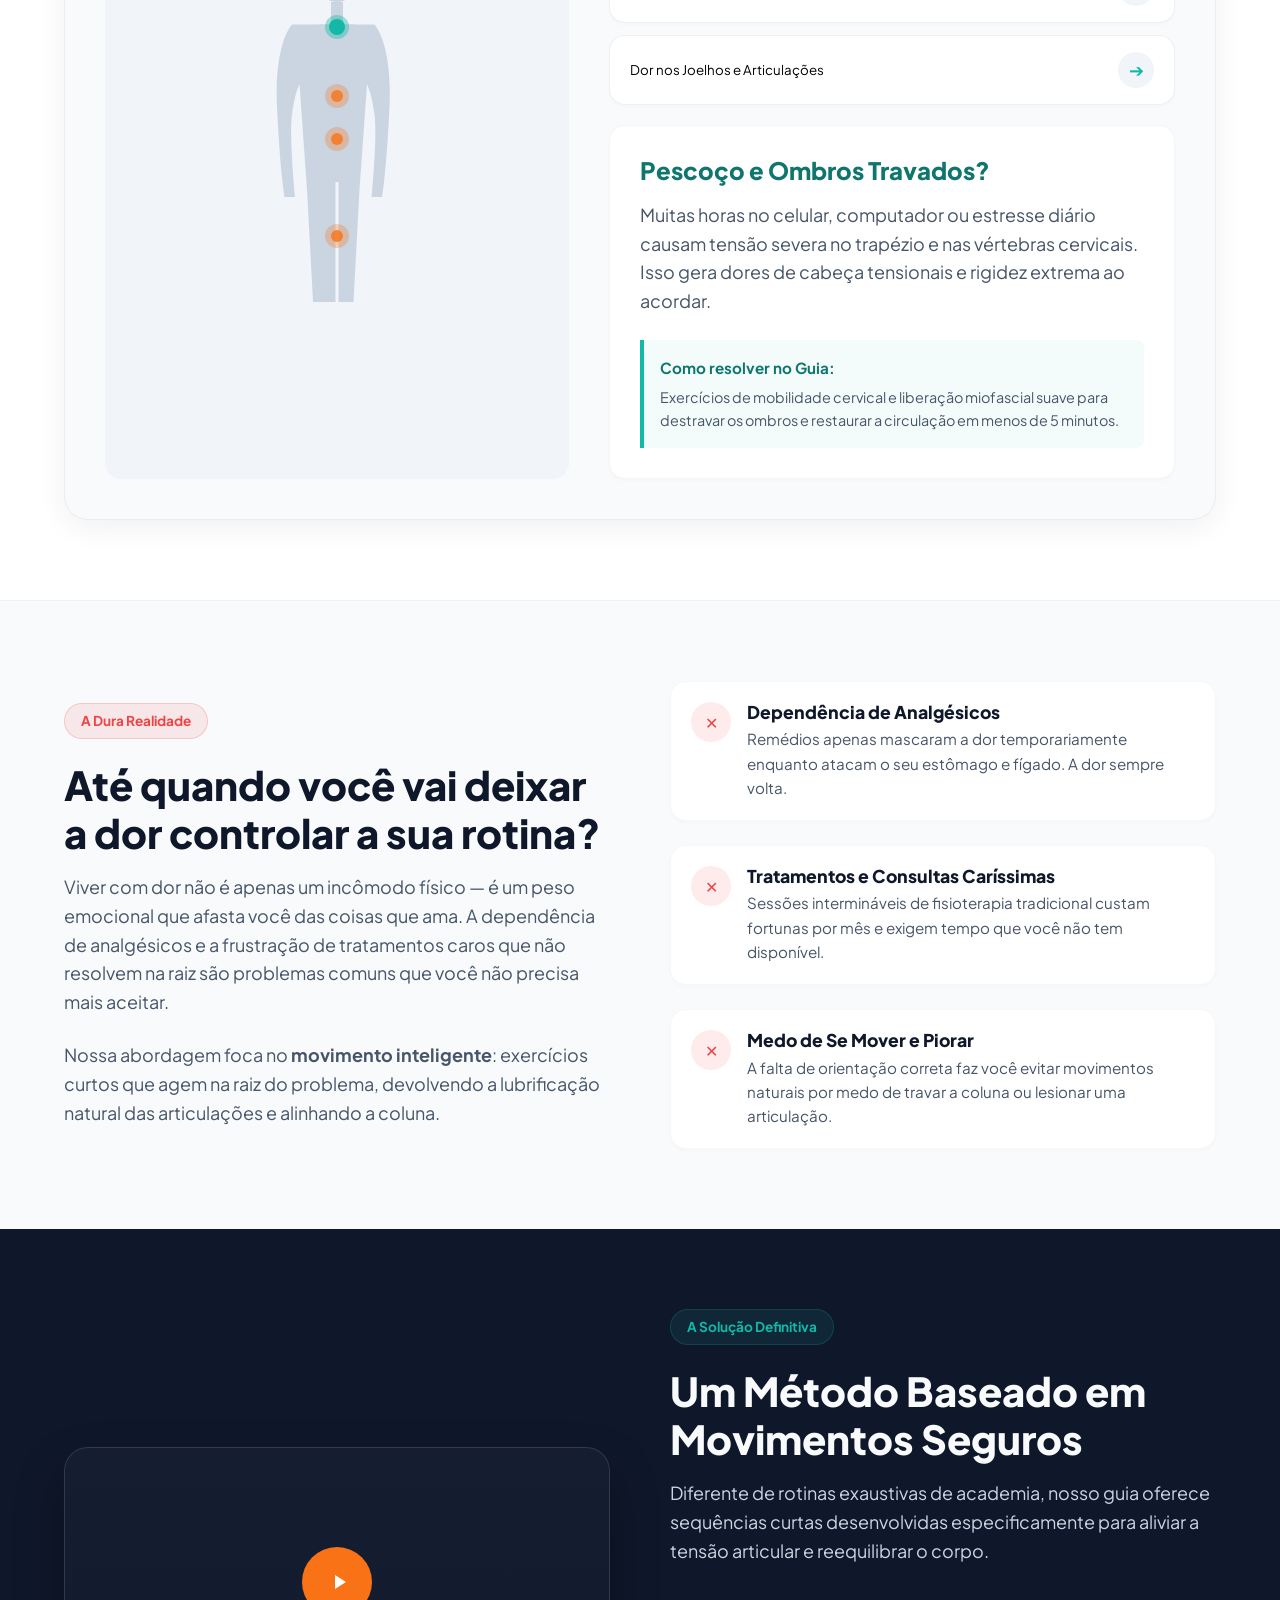
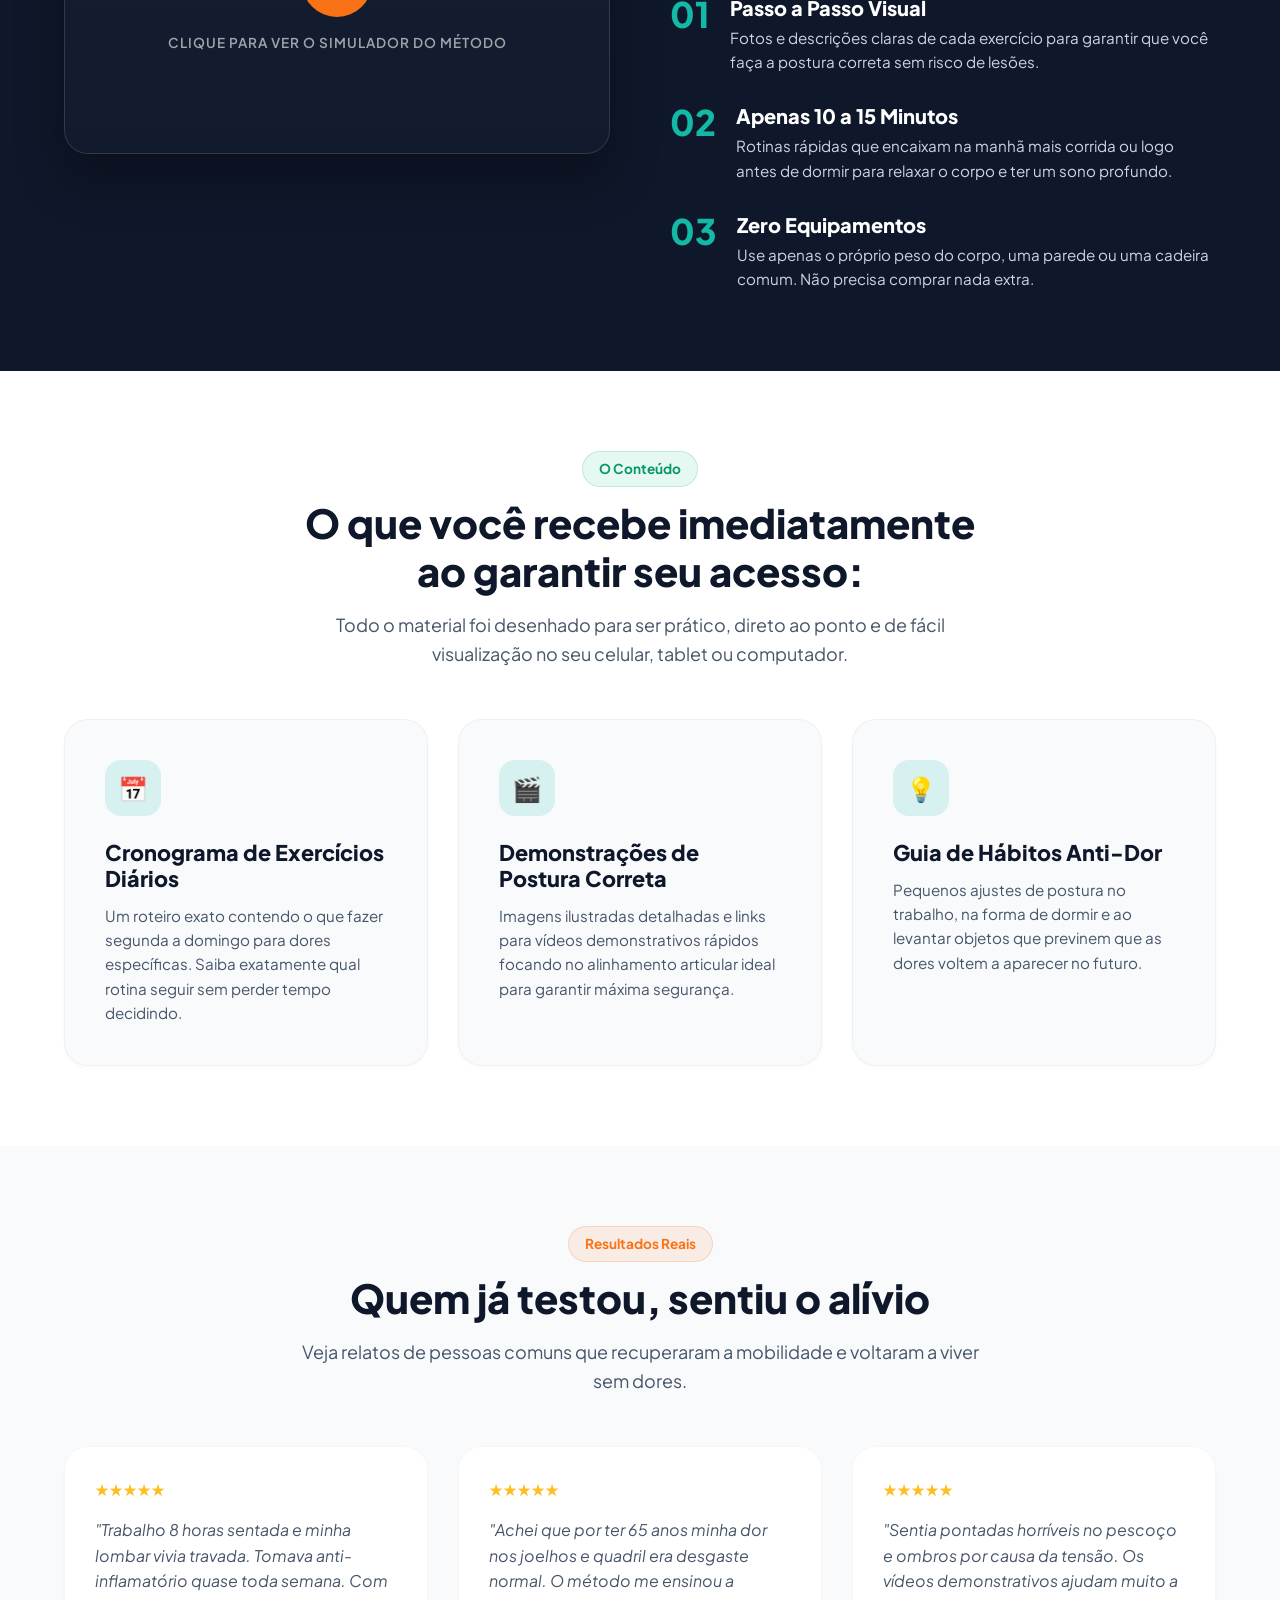
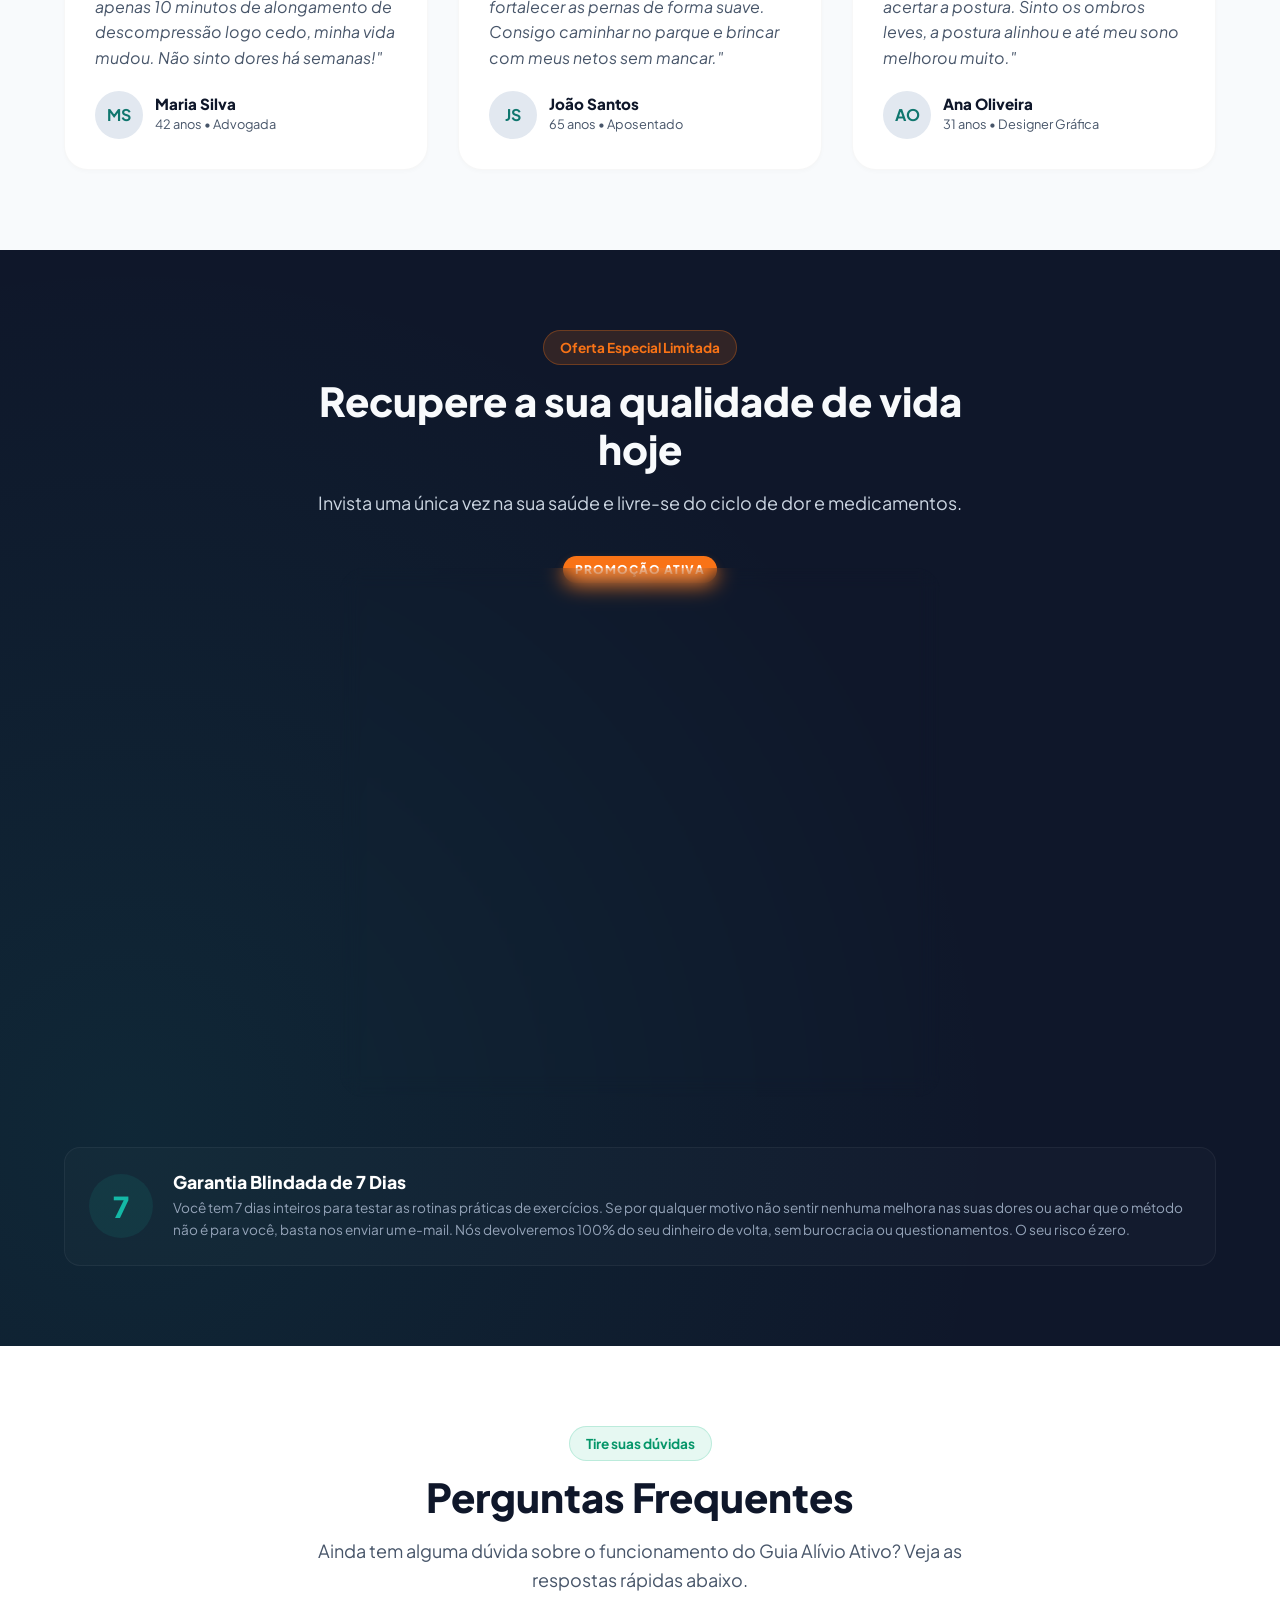
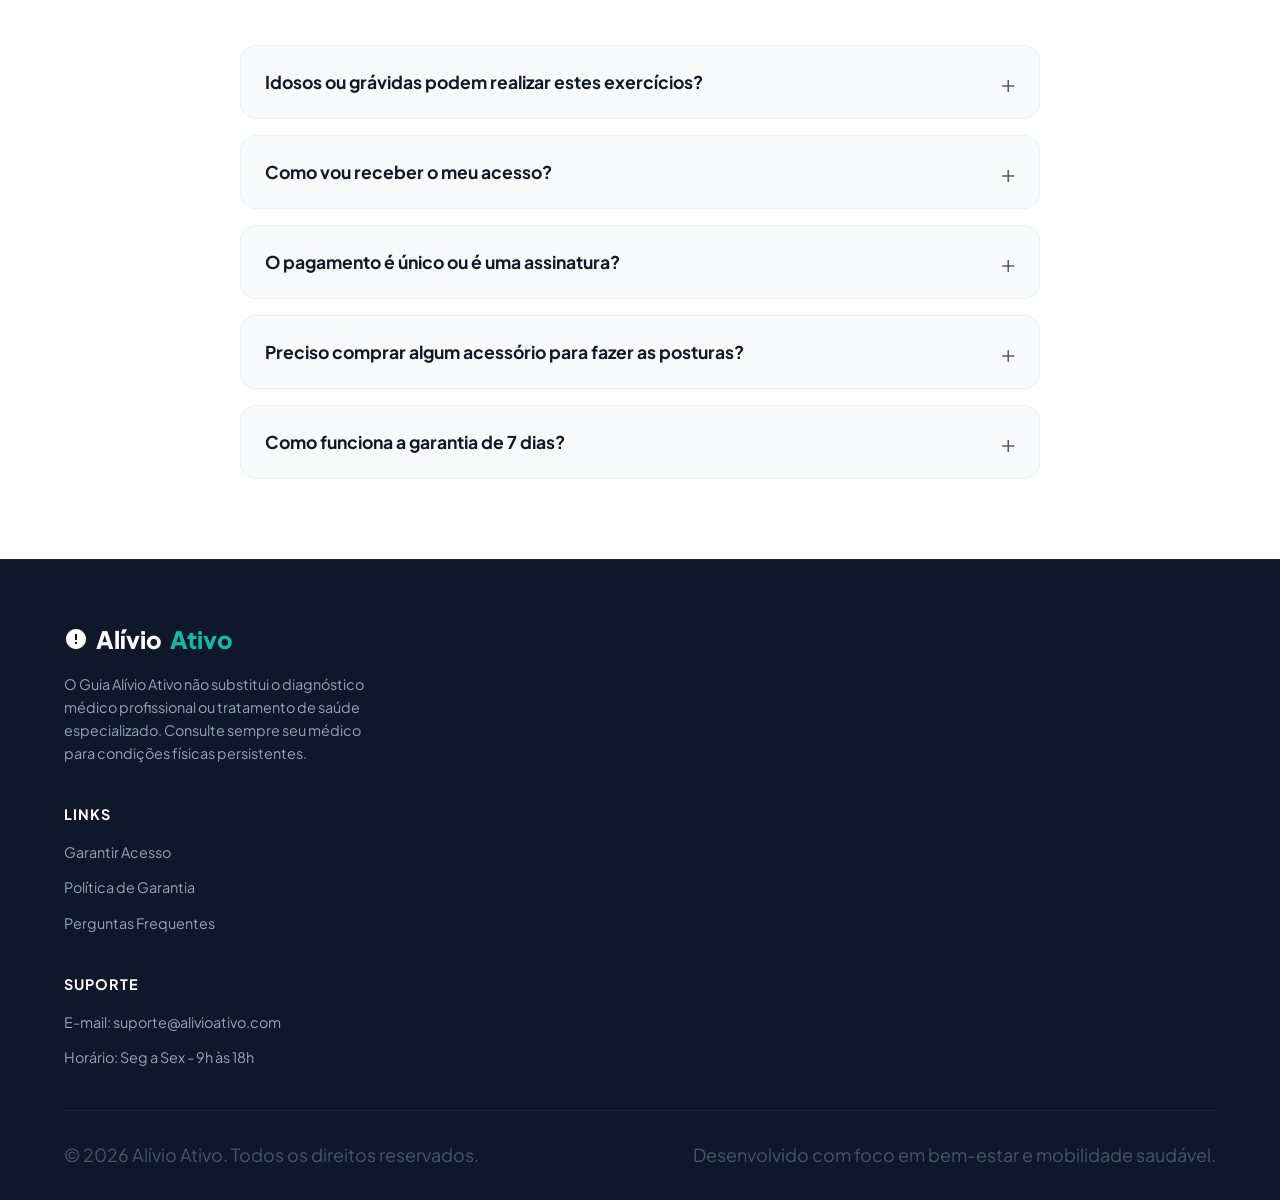
==== commit c0ff521c: "Update Hotmart checkout URL link" ====
--- a/index.html
+++ b/index.html
@@ -767,7 +767,7 @@
 
     // Redirect directly to the live Hotmart payment page
     function openCheckout() {
-      window.location.href = "https://pay.hotmart.com/O106761841L";
+      window.location.href = "https://go.hotmart.com/I106762076V?dp=1";
     }
 
     let pixSimulationTimeout = null;
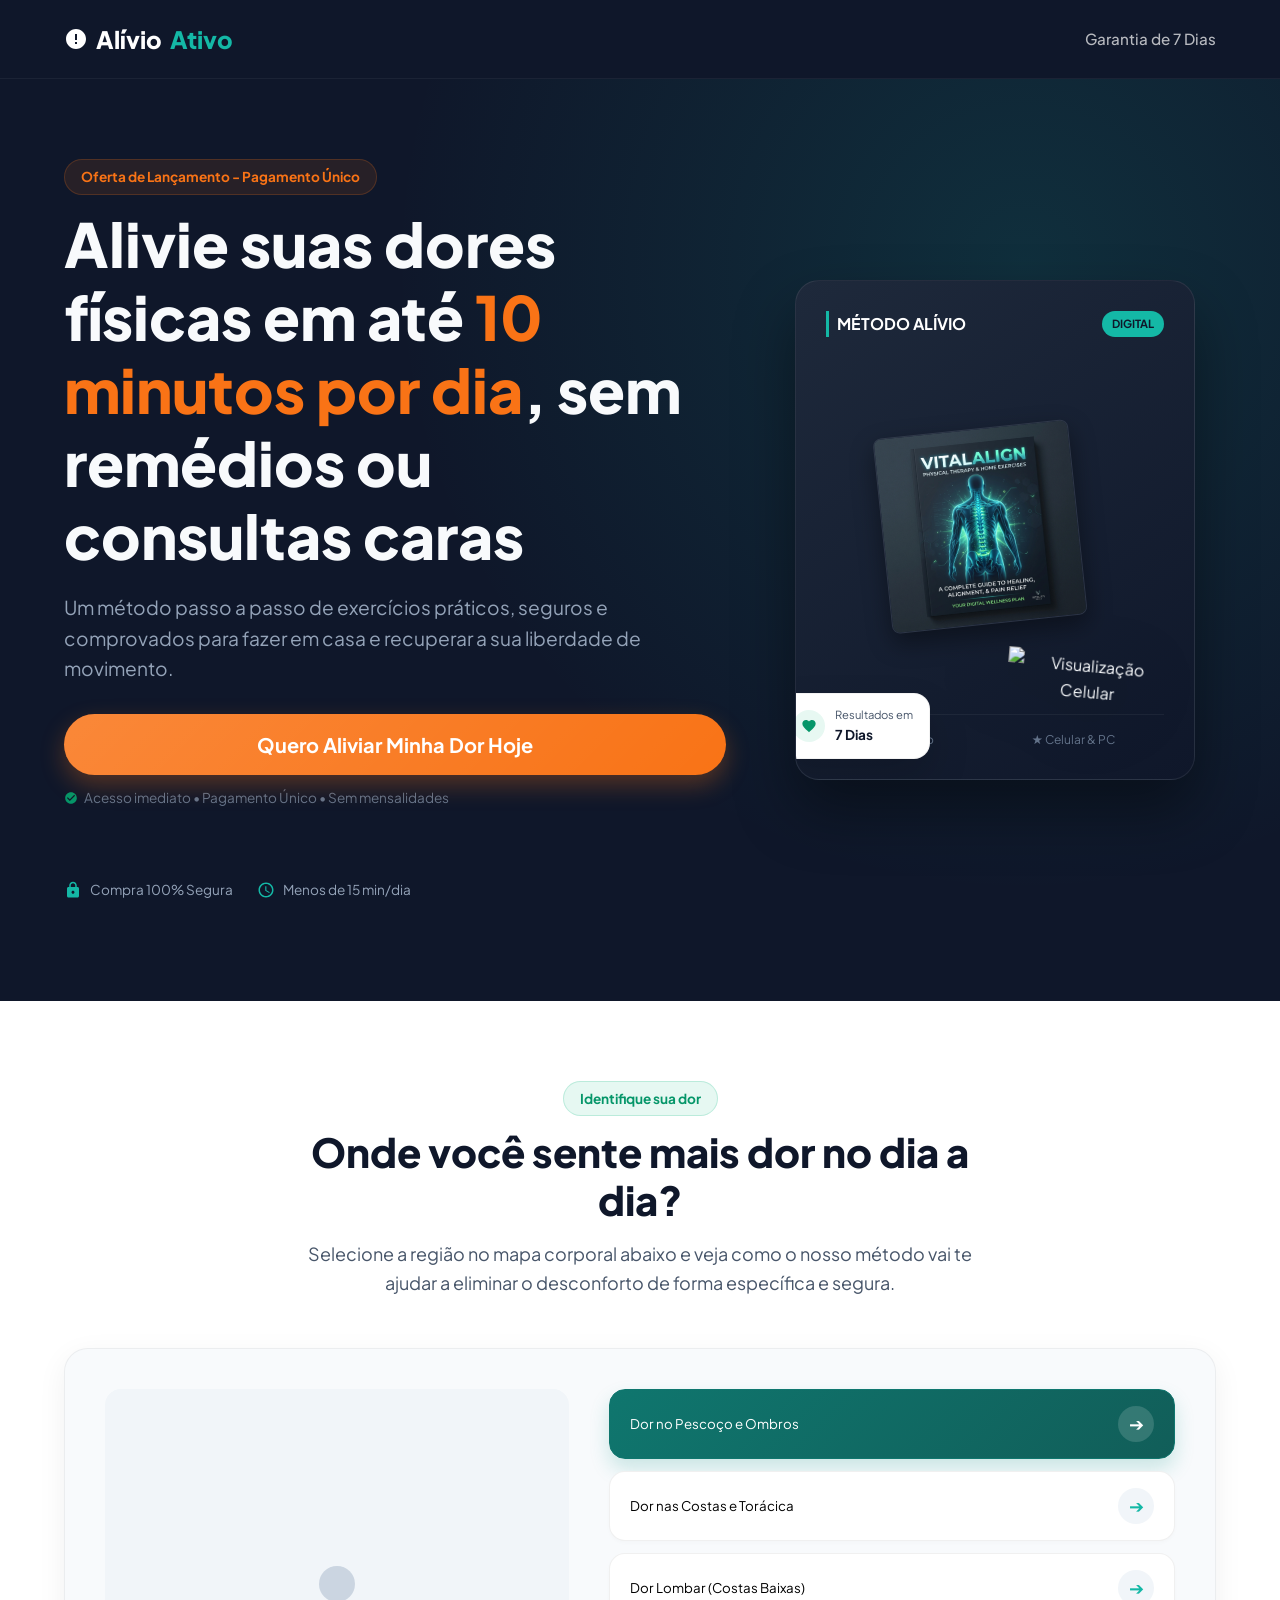
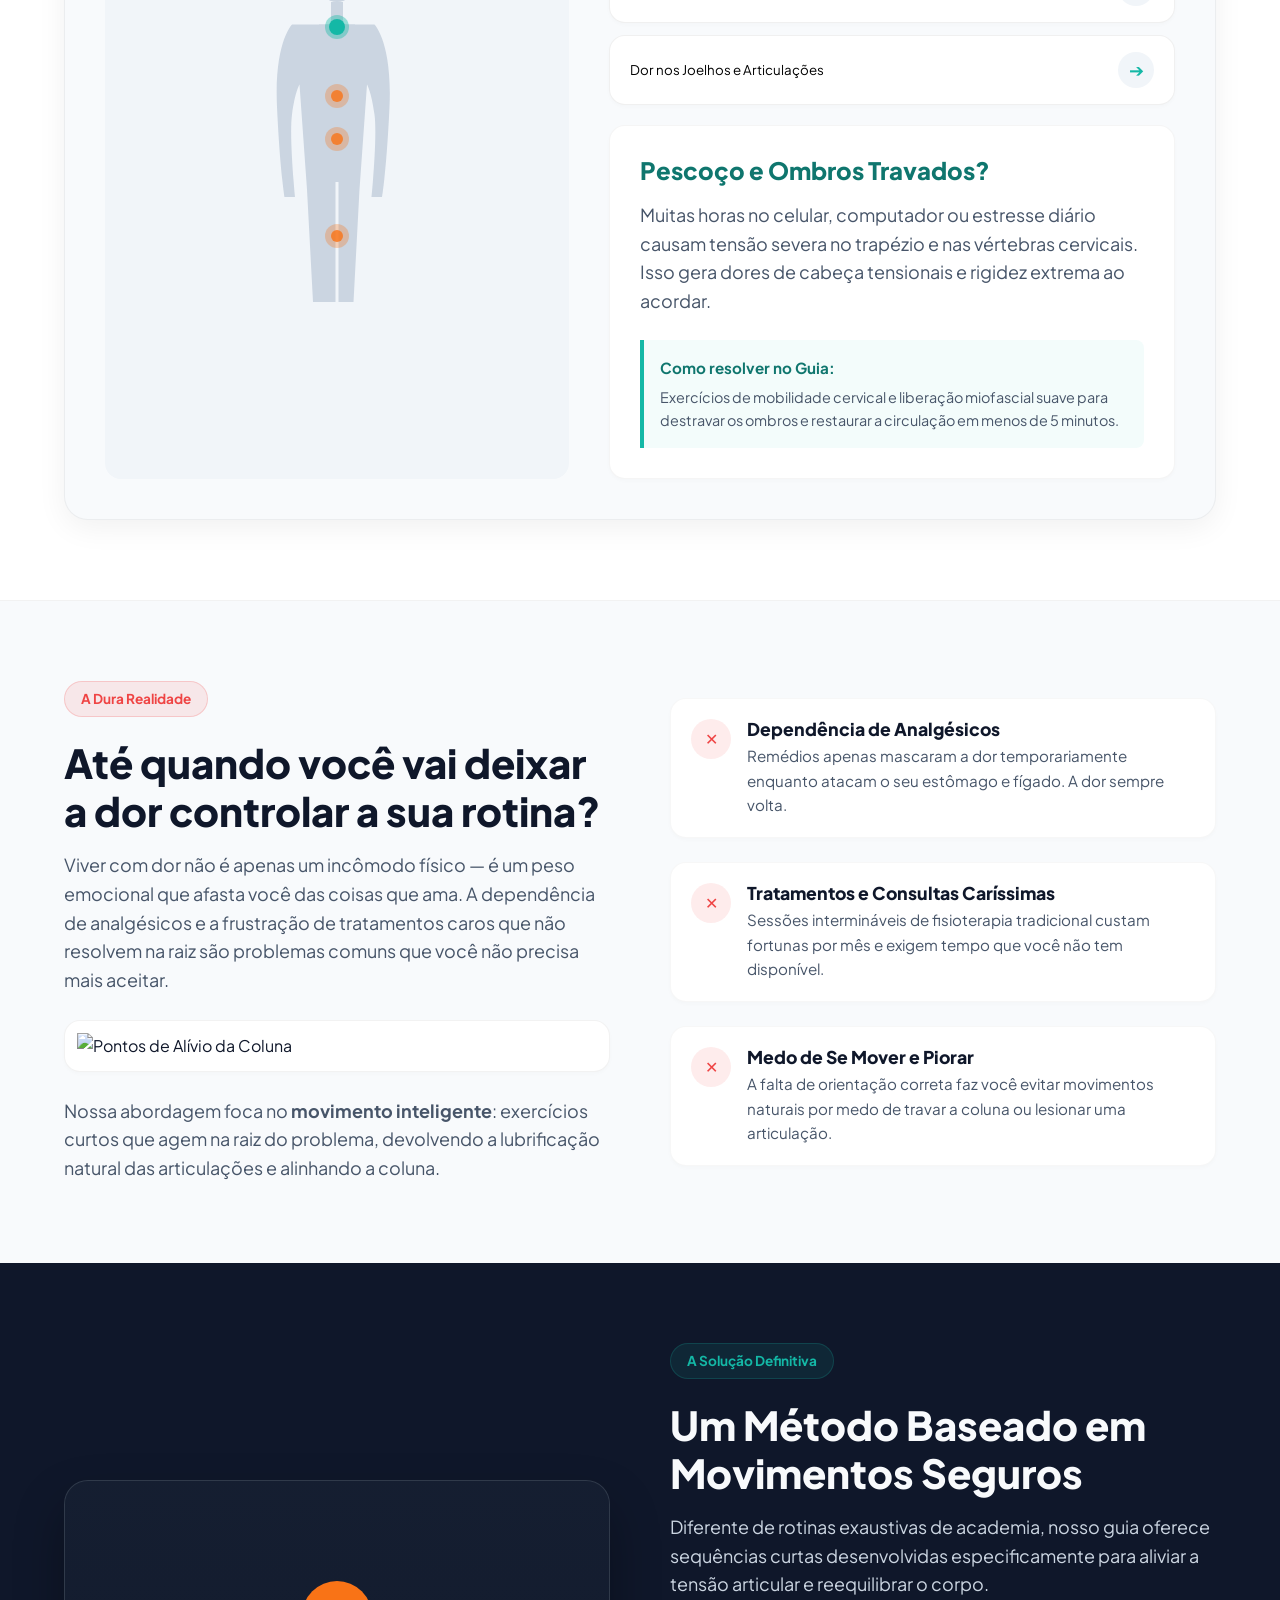
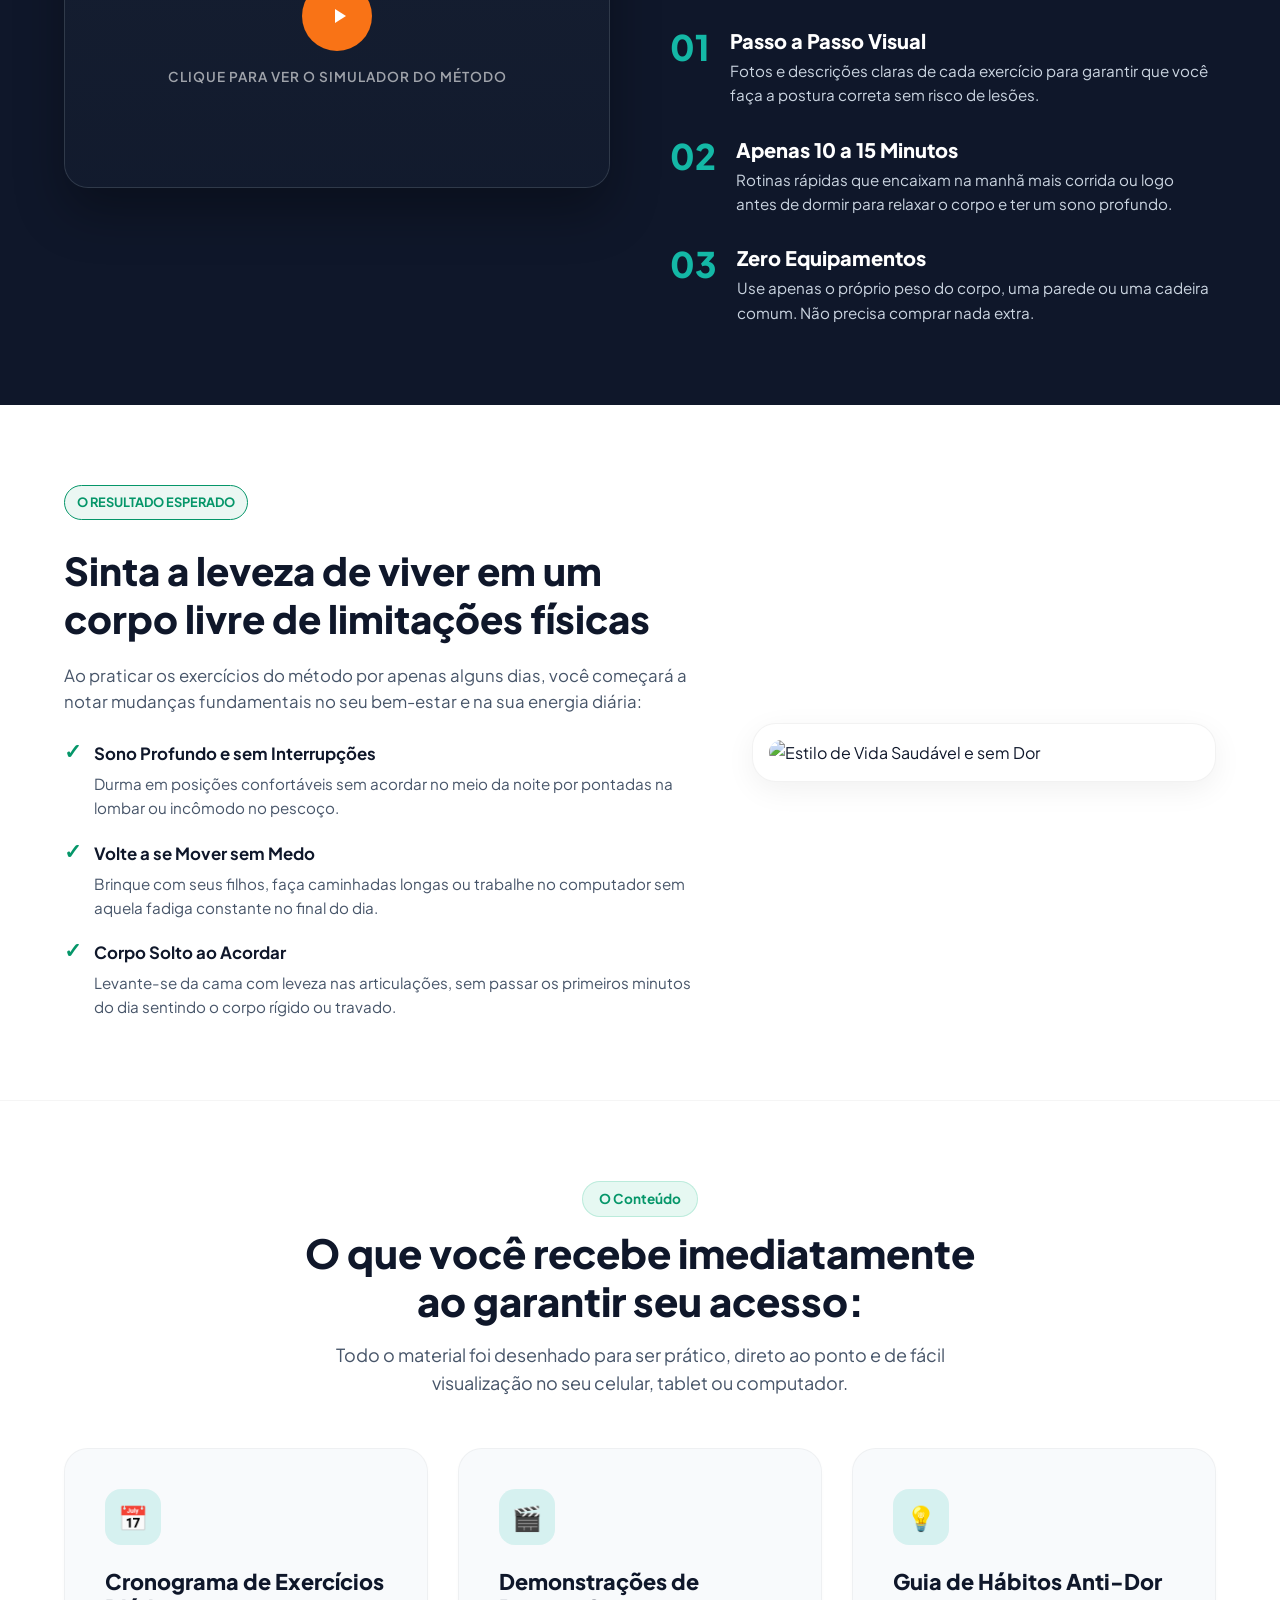
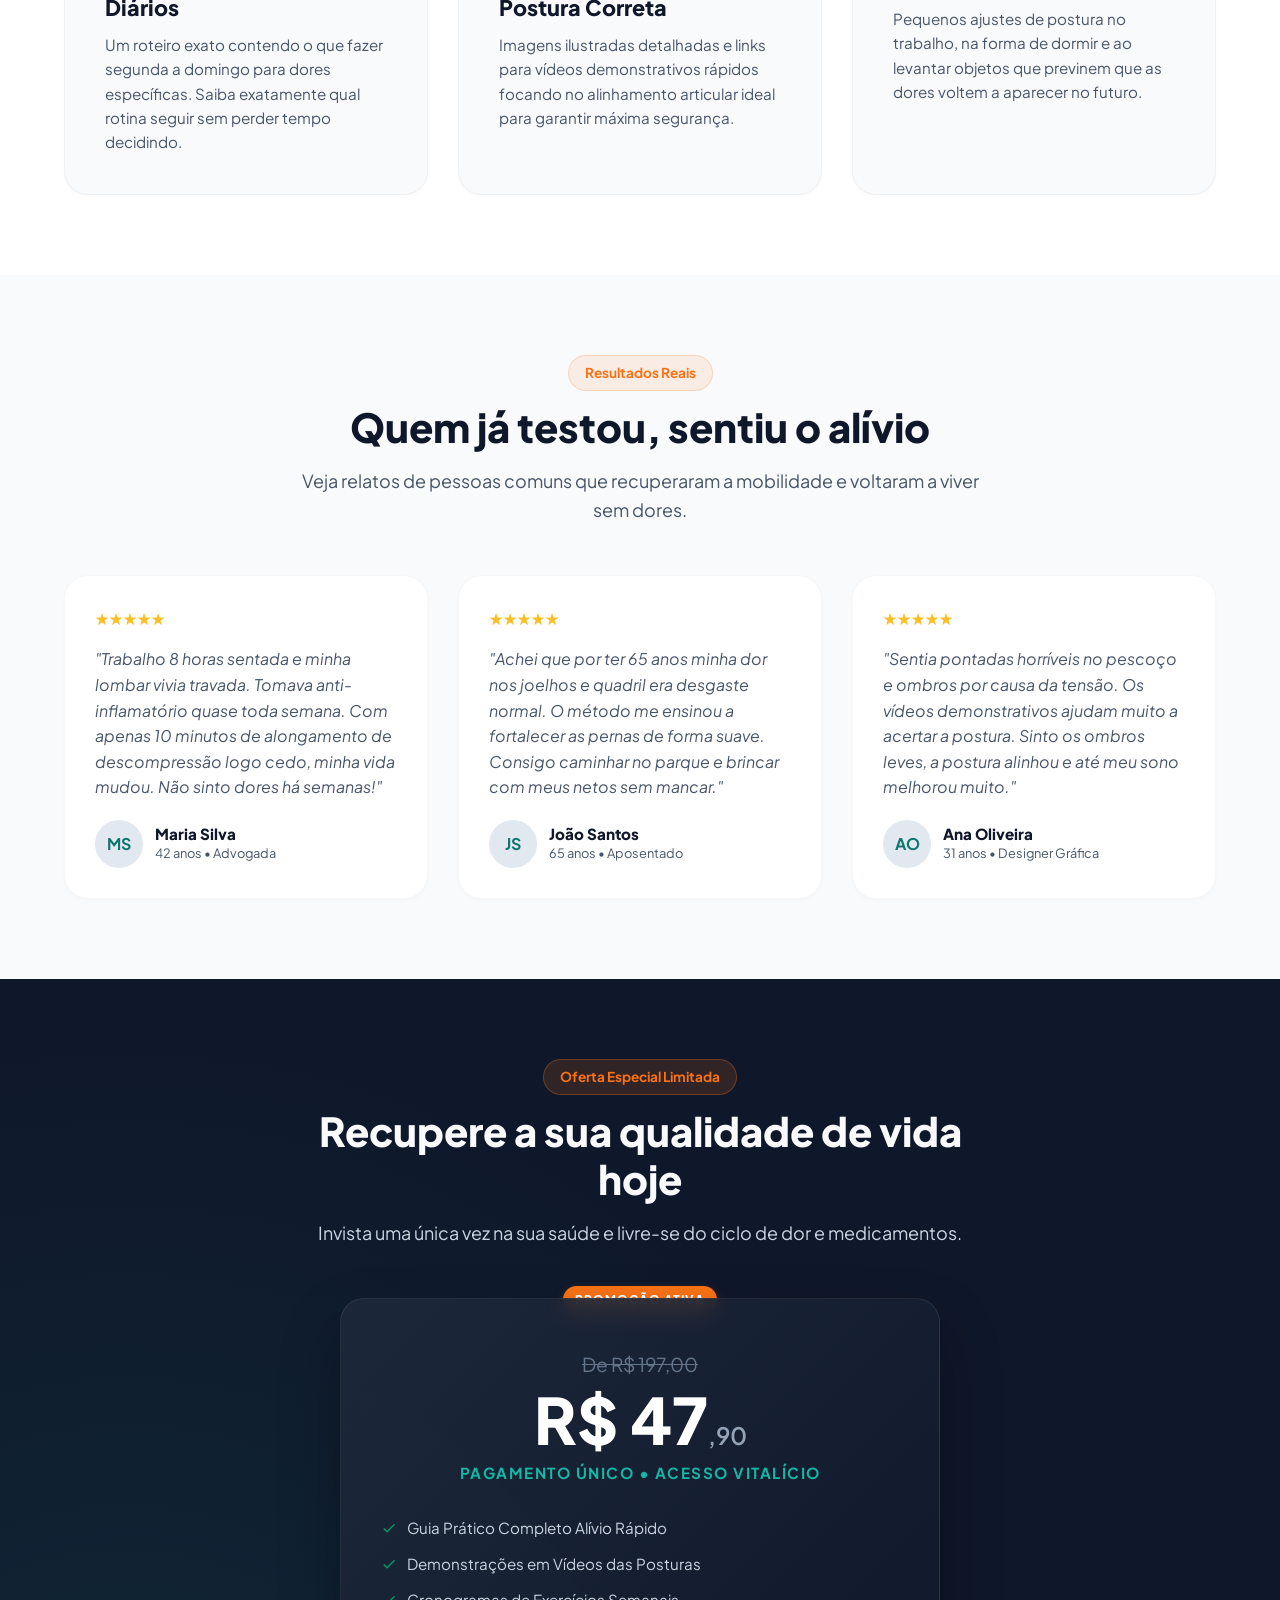
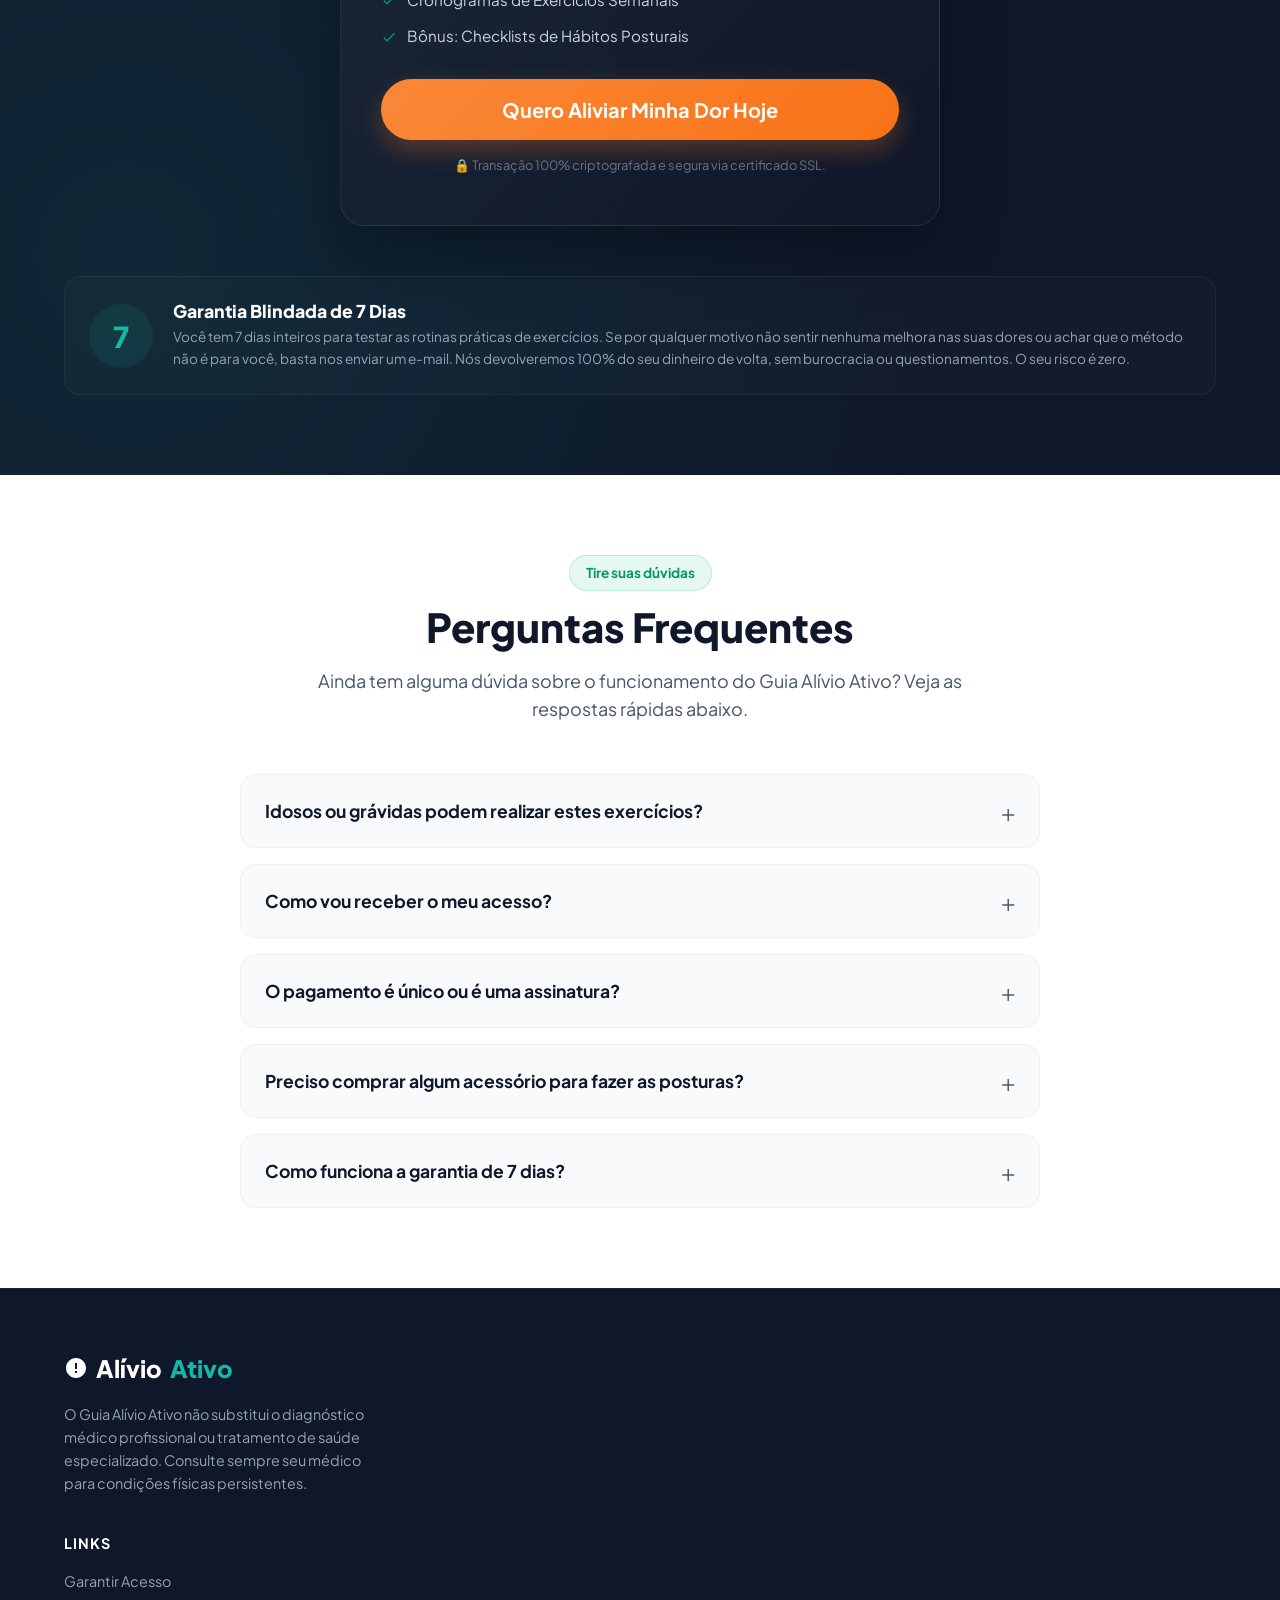
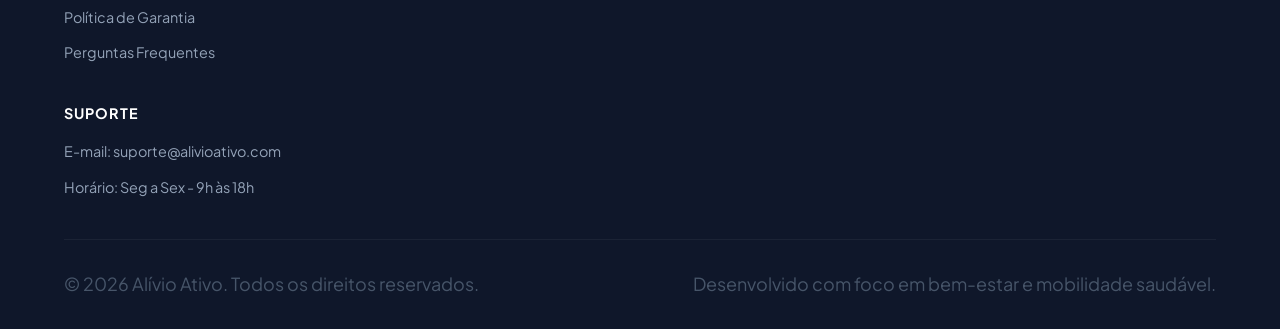
==== commit bd587d4f: "Enhance page aesthetics with new layered mockups, back spine graphic, and lifestyle transformation b" ====
--- a/index.html
+++ b/index.html
@@ -63,8 +63,11 @@
             <div class="mockup-logo">MÉTODO ALÍVIO</div>
             <div class="mockup-badge">DIGITAL</div>
           </div>
-          <div class="mockup-body" style="flex: 1; display: flex; align-items: center; justify-content: center; margin: 20px 0;">
-            <img src="product-cover.png" alt="Capa do Método Alívio Ativo" style="width: 100%; max-height: 240px; object-fit: cover; border-radius: var(--border-radius-sm); border: 1px solid rgba(255,255,255,0.1); box-shadow: 0 10px 25px rgba(0,0,0,0.4);">
+          <div class="mockup-body" style="flex: 1; display: flex; align-items: center; justify-content: center; margin: 20px 0; position: relative; height: 260px; overflow: visible;">
+            <!-- Ebook Cover Mockup -->
+            <img src="product-cover.png" alt="Capa do Método Alívio Ativo" style="width: 58%; max-height: 240px; object-fit: cover; border-radius: var(--border-radius-sm); border: 1px solid rgba(255,255,255,0.1); box-shadow: 0 10px 25px rgba(0,0,0,0.4); transform: rotate(-6deg) translateX(-15px); z-index: 1; transition: transform 0.3s ease;">
+            <!-- Smartphone App Mockup overlapping -->
+            <img src="phone_mockup.png" alt="Visualização Celular" style="width: 48%; max-height: 230px; object-fit: contain; position: absolute; bottom: -10px; right: -5px; z-index: 2; transform: rotate(5deg); filter: drop-shadow(0 15px 30px rgba(0,0,0,0.5)); transition: transform 0.3s ease;">
           </div>
           <div class="mockup-footer">
             <div class="mockup-footer-item">
@@ -76,7 +79,7 @@
           </div>
           
           <!-- Floating Badge -->
-          <div class="mockup-floating-badge">
+          <div class="mockup-floating-badge" style="z-index: 3;">
             <div class="floating-icon">
               <svg width="16" height="16" viewBox="0 0 24 24" xmlns="http://www.w3.org/2000/svg" fill="currentColor">
                 <path d="M12 21.35l-1.45-1.32C5.4 15.36 2 12.28 2 8.5 2 5.42 4.42 3 7.5 3c1.74 0 3.41.81 4.5 2.09C13.09 3.81 14.76 3 16.5 3 19.58 3 22 5.42 22 8.5c0 3.78-3.4 6.86-8.55 11.54L12 21.35z"/>
@@ -204,7 +207,13 @@
       <div class="problem-intro">
         <span class="badge-cta" style="background: rgba(239, 68, 68, 0.1); color: #ef4444; border-color: rgba(239, 68, 68, 0.2);">A Dura Realidade</span>
         <h2 style="text-align: left; margin-top: 10px;">Até quando você vai deixar a dor controlar a sua rotina?</h2>
-        <p style="margin-bottom: 24px;">Viver com dor não é apenas um incômodo físico — é um peso emocional que afasta você das coisas que ama. A dependência de analgésicos e a frustração de tratamentos caros que não resolvem na raiz são problemas comuns que você não precisa mais aceitar.</p>
+        <p style="margin-bottom: 20px;">Viver com dor não é apenas um incômodo físico — é um peso emocional que afasta você das coisas que ama. A dependência de analgésicos e a frustração de tratamentos caros que não resolvem na raiz são problemas comuns que você não precisa mais aceitar.</p>
+        
+        <!-- Spine relief illustration -->
+        <div style="margin: 25px 0; border-radius: var(--border-radius-md); overflow: hidden; border: 1px solid rgba(0,0,0,0.05); box-shadow: var(--shadow-sm); background: #fff; padding: 12px; display: flex; align-items: center; justify-content: center;">
+          <img src="relief_back.png" alt="Pontos de Alívio da Coluna" style="width: 100%; max-height: 250px; object-fit: contain;">
+        </div>
+        
         <p>Nossa abordagem foca no <strong>movimento inteligente</strong>: exercícios curtos que agem na raiz do problema, devolvendo a lubrificação natural das articulações e alinhando a coluna.</p>
       </div>
 
@@ -276,6 +285,43 @@
             </div>
           </div>
         </div>
+      </div>
+    </div>
+  </section>
+
+  <!-- SEÇÃO DE TRANSFORMAÇÃO E ESTILO DE VIDA -->
+  <section class="transformation-section" style="padding: 80px 0; background-color: var(--color-bg-secondary); border-bottom: 1px solid rgba(0,0,0,0.04);">
+    <div class="container transformation-grid">
+      <div>
+        <span class="badge-green" style="background: rgba(5, 150, 105, 0.08); color: var(--color-secondary); border-color: rgba(5, 150, 105, 0.15); font-weight: 700; font-size: 0.8rem; text-transform: uppercase; padding: 6px 12px; border-radius: var(--border-radius-full); border: 1px solid; display: inline-block;">O Resultado Esperado</span>
+        <h2 style="text-align: left; margin-top: 15px; margin-bottom: 20px; font-weight: 800; font-size: clamp(1.8rem, 3.5vw, 2.4rem); color: var(--color-text-dark); line-height: 1.25;">Sinta a leveza de viver em um corpo livre de limitações físicas</h2>
+        <p style="margin-bottom: 25px; font-size: 1.05rem; color: var(--color-text-muted);">Ao praticar os exercícios do método por apenas alguns dias, você começará a notar mudanças fundamentais no seu bem-estar e na sua energia diária:</p>
+        <ul style="list-style-type: none; display: flex; flex-direction: column; gap: 20px; font-size: 1rem; padding: 0;">
+          <li style="display: flex; gap: 12px; align-items: flex-start;">
+            <span style="color: var(--color-secondary); font-weight: bold; font-size: 1.3rem; line-height: 1;">✓</span>
+            <div>
+              <h5 style="font-size: 1.05rem; font-weight: 700; color: var(--color-text-dark); margin-bottom: 4px;">Sono Profundo e sem Interrupções</h5>
+              <p style="font-size: 0.95rem; color: var(--color-text-muted);">Durma em posições confortáveis sem acordar no meio da noite por pontadas na lombar ou incômodo no pescoço.</p>
+            </div>
+          </li>
+          <li style="display: flex; gap: 12px; align-items: flex-start;">
+            <span style="color: var(--color-secondary); font-weight: bold; font-size: 1.3rem; line-height: 1;">✓</span>
+            <div>
+              <h5 style="font-size: 1.05rem; font-weight: 700; color: var(--color-text-dark); margin-bottom: 4px;">Volte a se Mover sem Medo</h5>
+              <p style="font-size: 0.95rem; color: var(--color-text-muted);">Brinque com seus filhos, faça caminhadas longas ou trabalhe no computador sem aquela fadiga constante no final do dia.</p>
+            </div>
+          </li>
+          <li style="display: flex; gap: 12px; align-items: flex-start;">
+            <span style="color: var(--color-secondary); font-weight: bold; font-size: 1.3rem; line-height: 1;">✓</span>
+            <div>
+              <h5 style="font-size: 1.05rem; font-weight: 700; color: var(--color-text-dark); margin-bottom: 4px;">Corpo Solto ao Acordar</h5>
+              <p style="font-size: 0.95rem; color: var(--color-text-muted);">Levante-se da cama com leveza nas articulações, sem passar os primeiros minutos do dia sentindo o corpo rígido ou travado.</p>
+            </div>
+          </li>
+        </ul>
+      </div>
+      <div style="border-radius: var(--border-radius-lg); overflow: hidden; border: 1px solid rgba(0,0,0,0.05); box-shadow: var(--shadow-md); background: #fff; padding: 16px; display: flex; align-items: center; justify-content: center;">
+        <img src="wellness_lifestyle.png" alt="Estilo de Vida Saudável e sem Dor" style="width: 100%; height: auto; border-radius: var(--border-radius-md); object-fit: cover;">
       </div>
     </div>
   </section>
--- a/style.css
+++ b/style.css
@@ -1436,6 +1436,19 @@
     text-align: center;
   }
   .guarantee-text {
-    text-align: center;
   }
 }
+
+/* TRANSFORMATION SECTION RESPONSIVENESS */
+.transformation-grid {
+  display: grid;
+  grid-template-columns: 1.15fr 0.85fr;
+  gap: 60px;
+  align-items: center;
+}
+@media (max-width: 992px) {
+  .transformation-grid {
+    grid-template-columns: 1fr;
+    gap: 40px;
+  }
+}
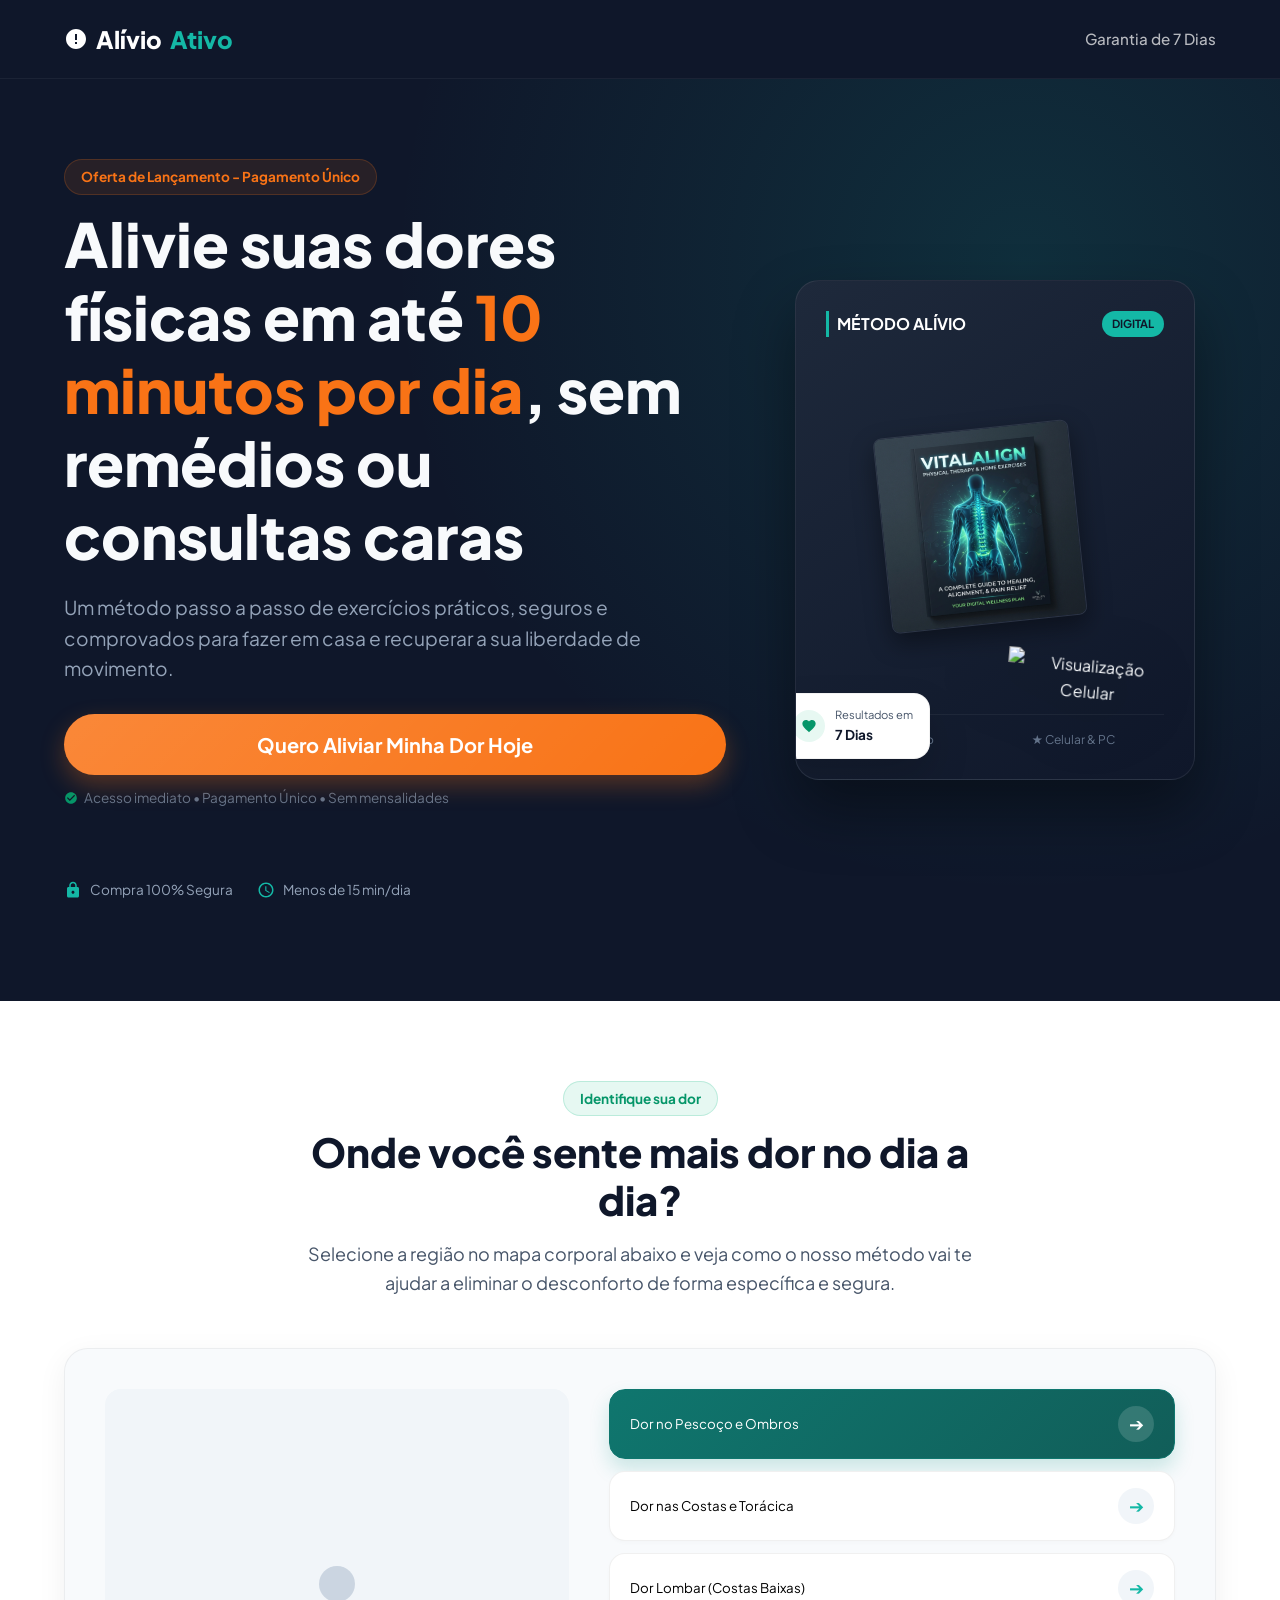
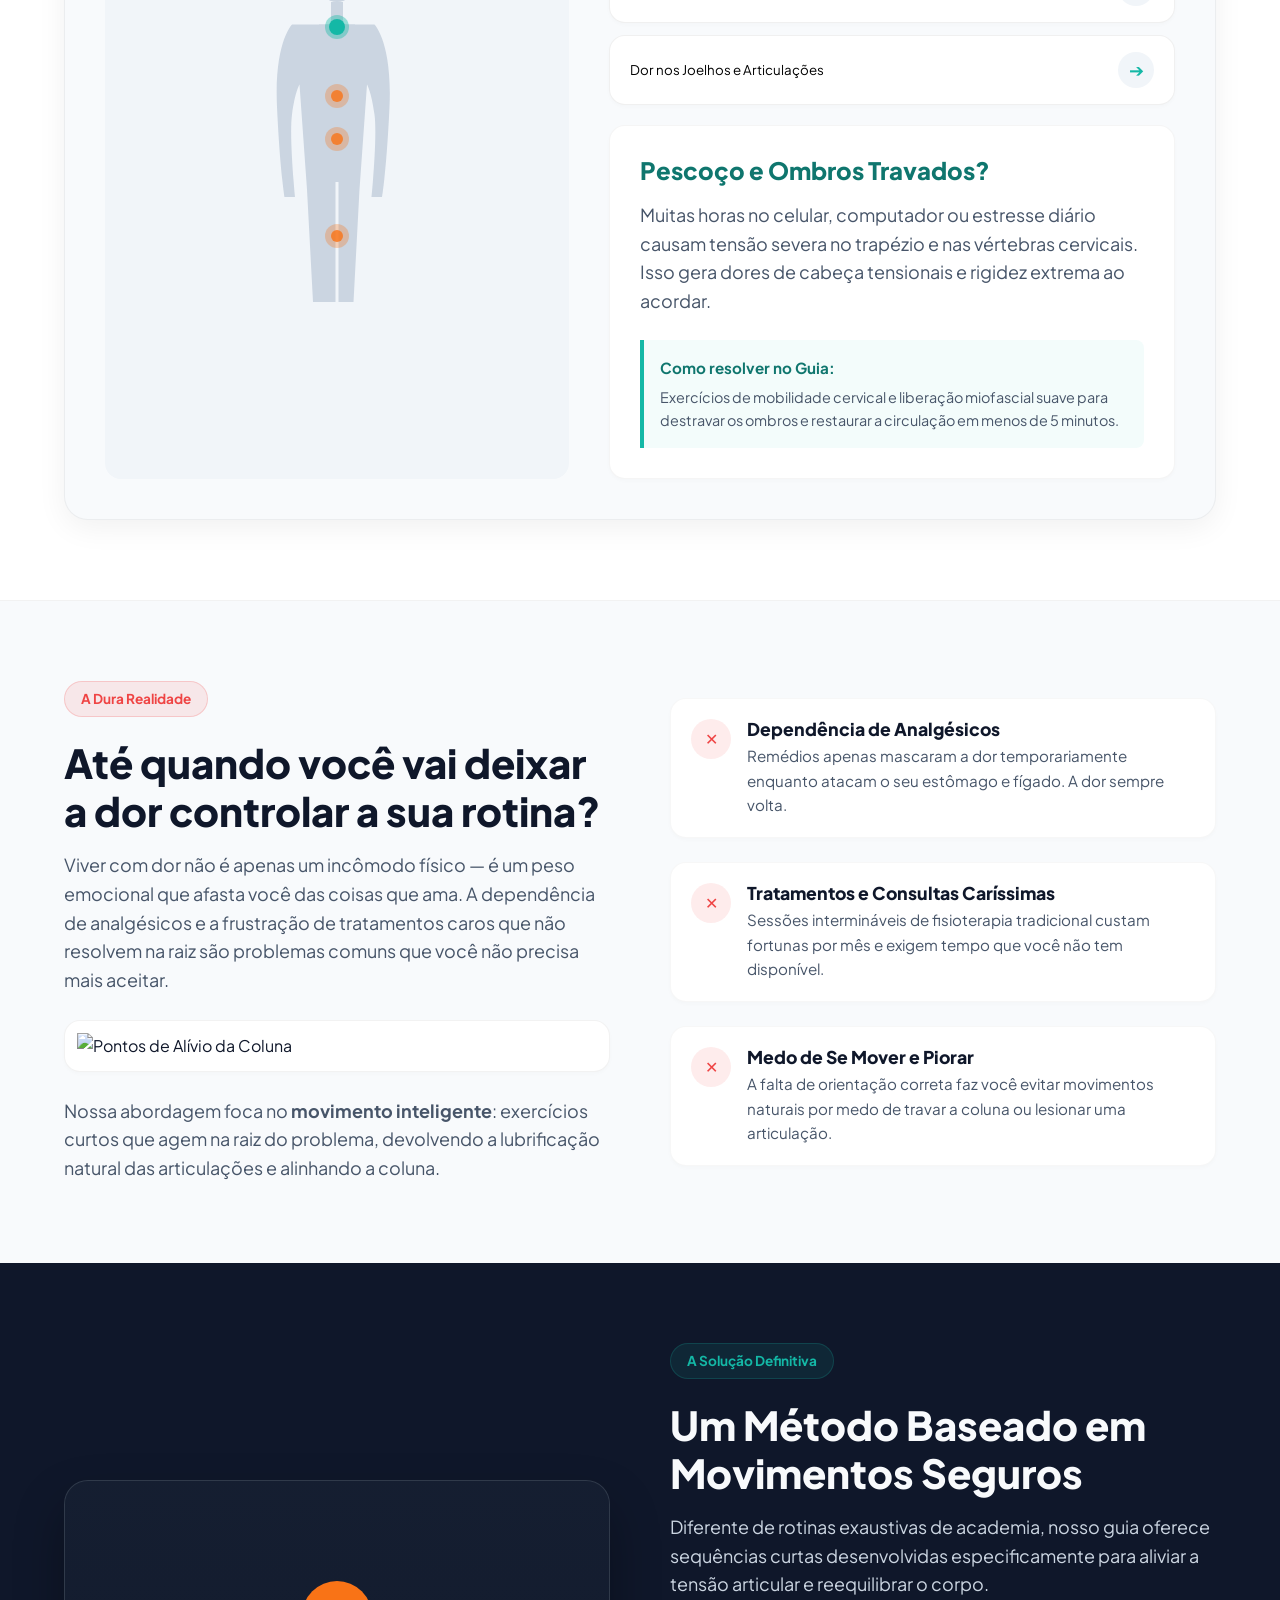
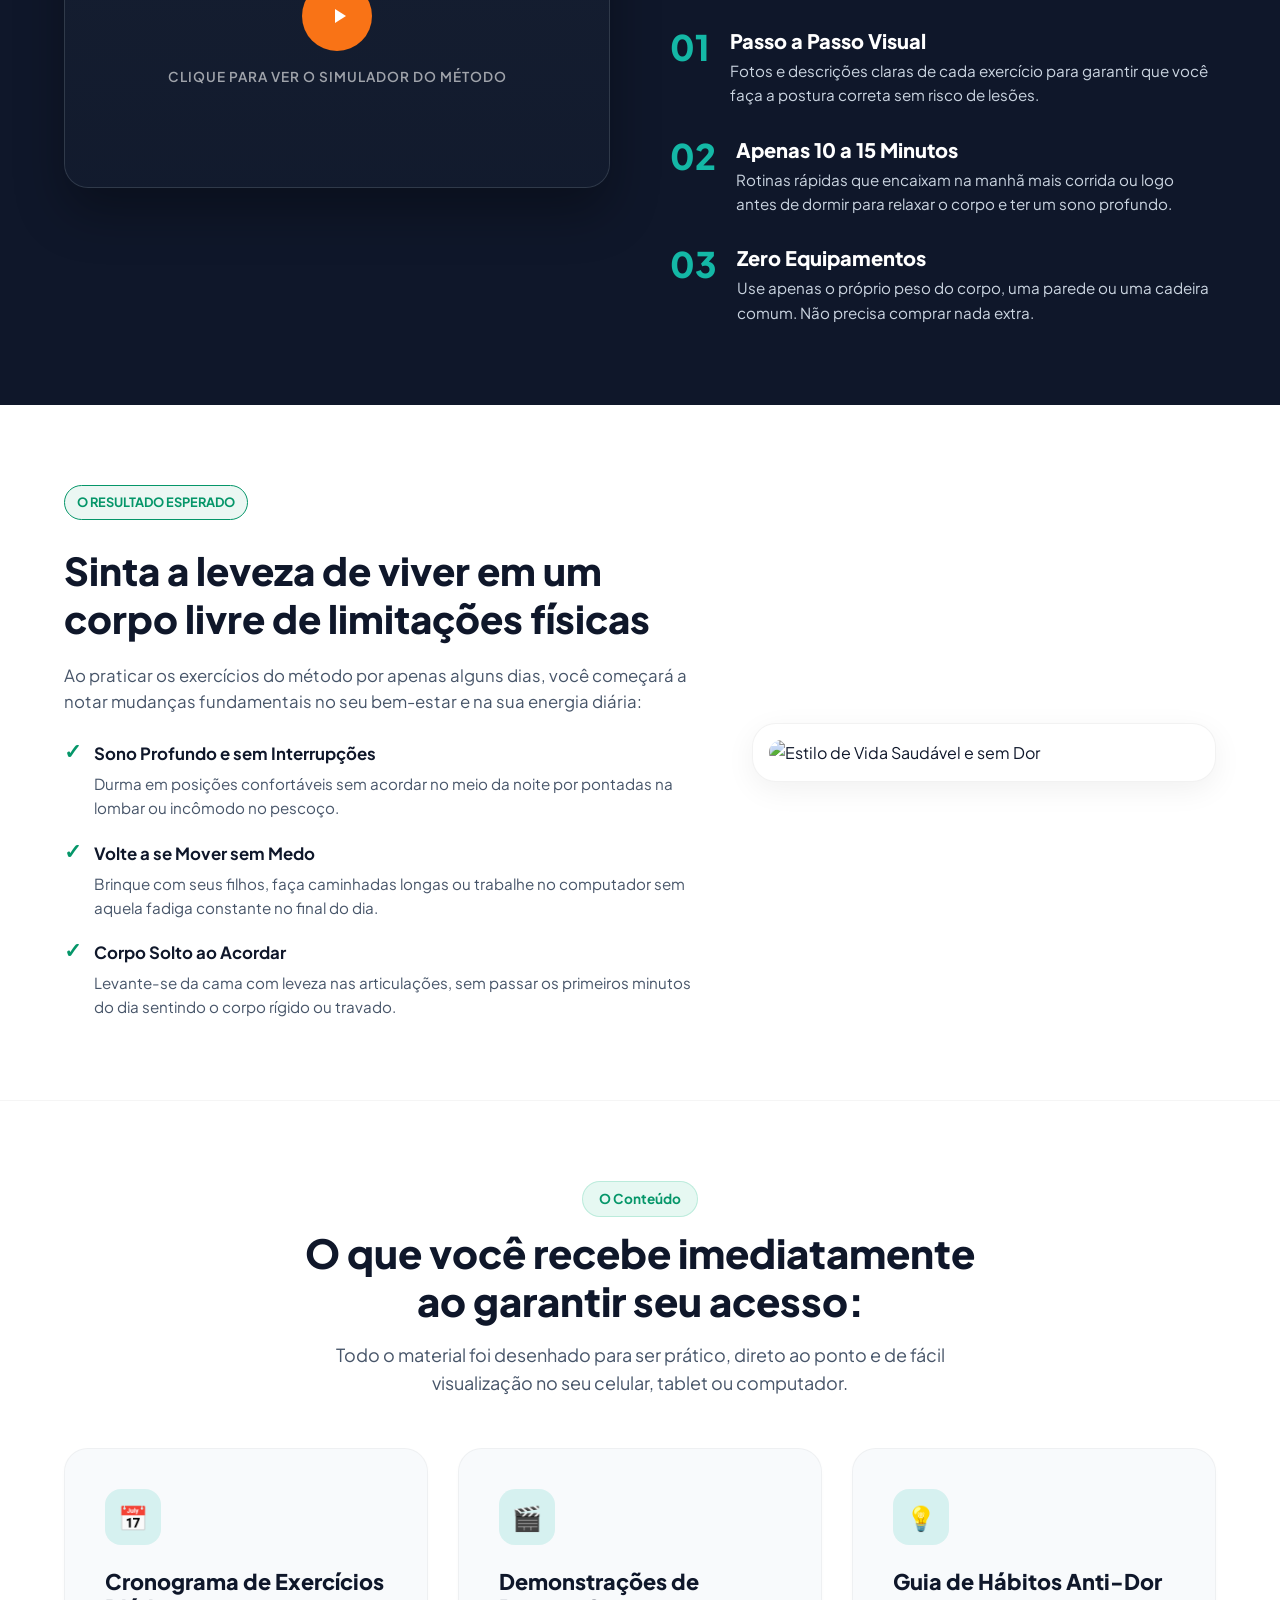
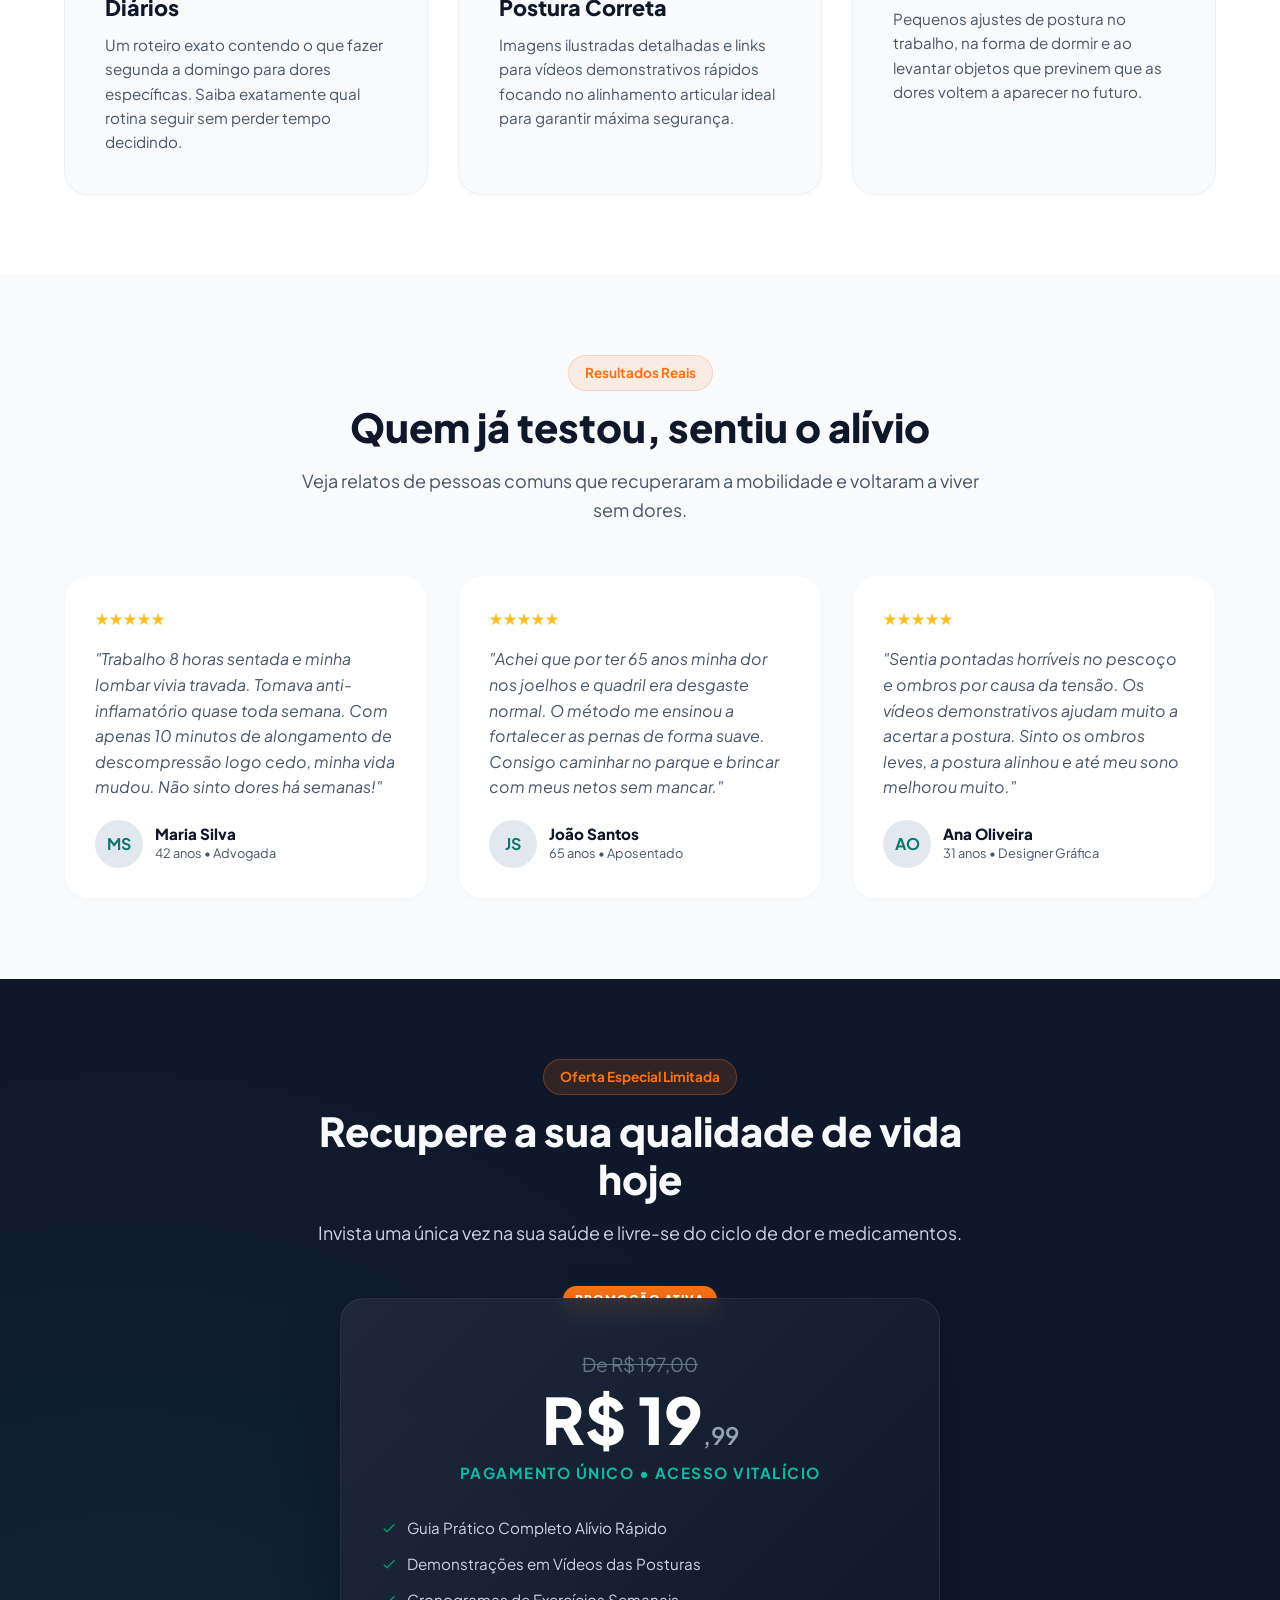
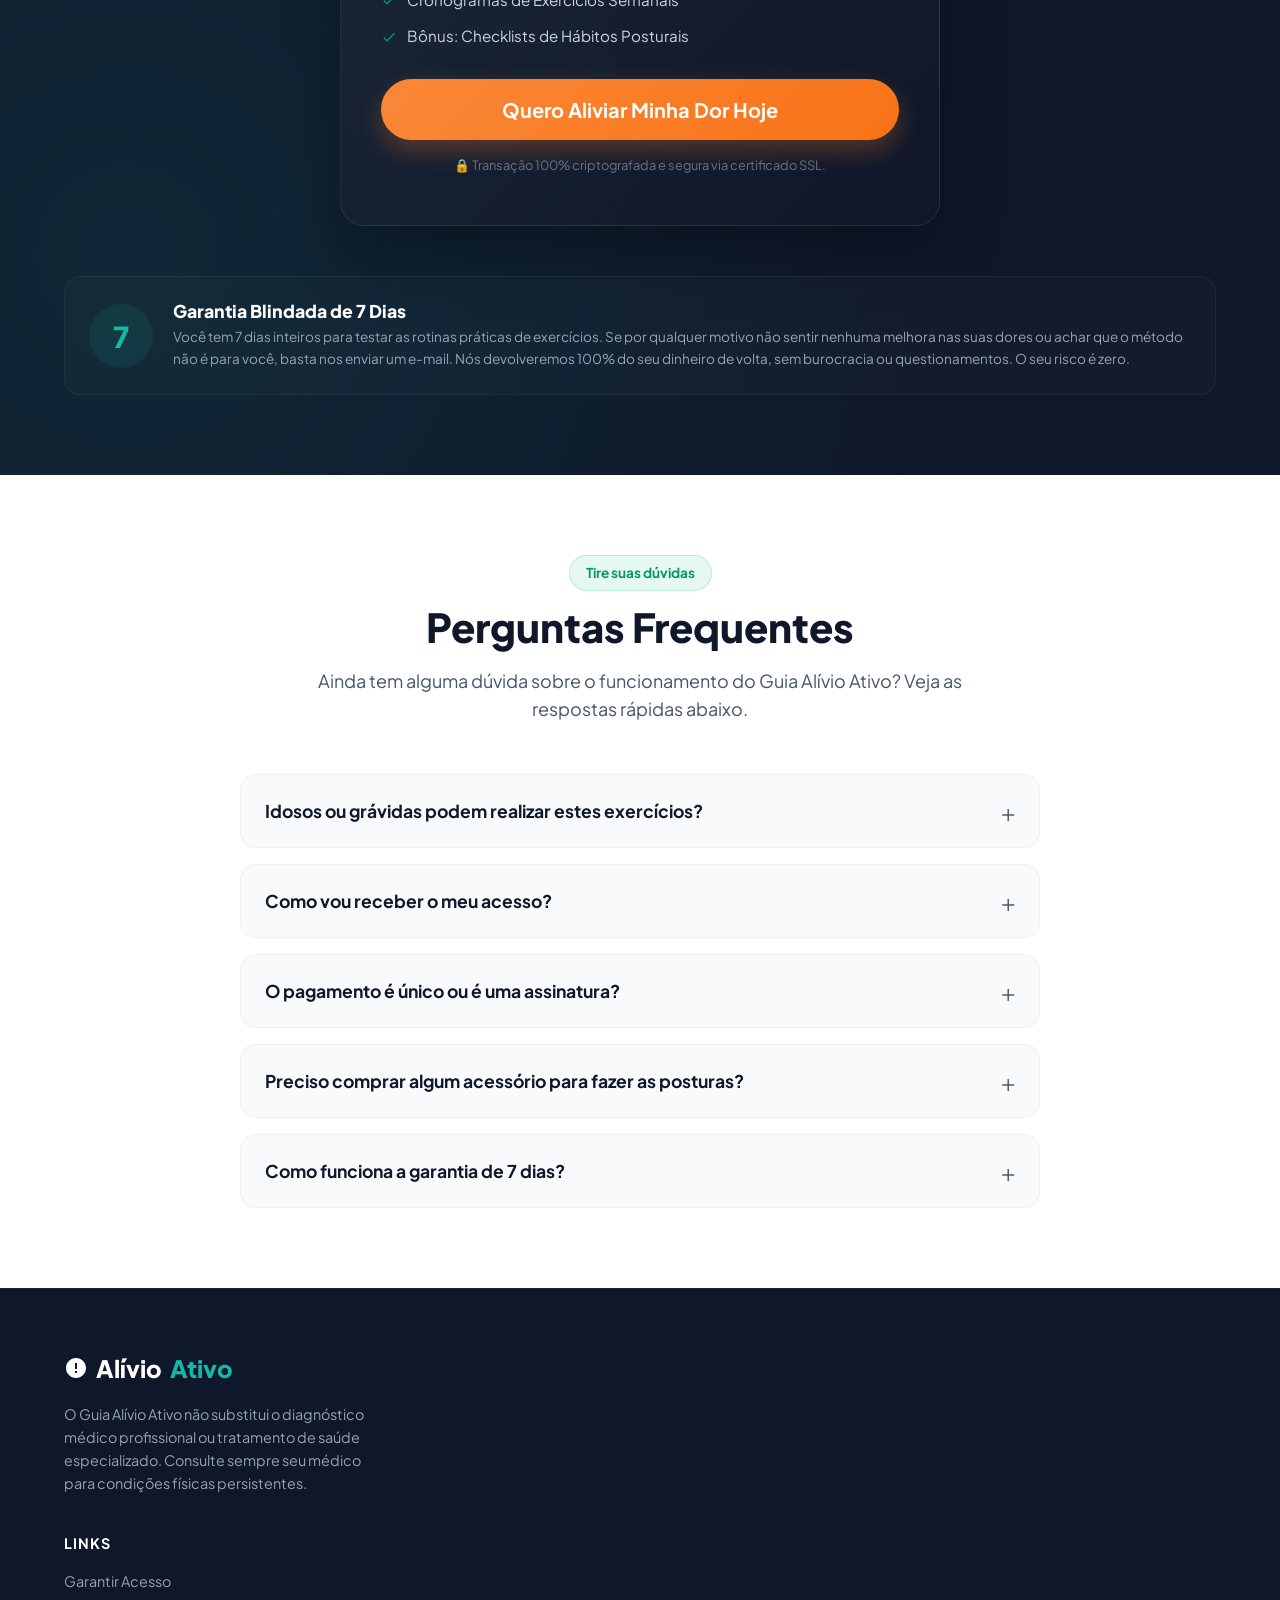
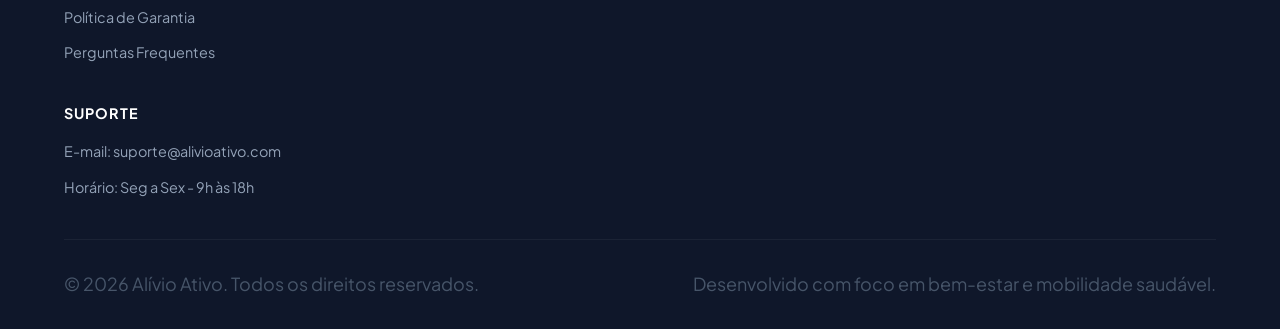
==== commit da53cea1: "Update pricing to R$ 19,99 / USD 19.99" ====
--- a/index.html
+++ b/index.html
@@ -425,7 +425,7 @@
         <div class="pricing-badge">PROMOÇÃO ATIVA</div>
         <div class="pricing-box">
           <div class="price-strike">De R$ 197,00</div>
-          <div class="price-main">R$ 47<span>,90</span></div>
+          <div class="price-main">R$ 19<span>,99</span></div>
           <div class="payment-frequency">PAGAMENTO ÚNICO • ACESSO VITALÍCIO</div>
           
           <div class="pricing-features">
@@ -639,7 +639,7 @@
           <div class="checkout-summary">
             <div class="checkout-summary-row">
               <span>Método Alívio Ativo (Vitalício)</span>
-              <span>R$ 47,90</span>
+              <span>R$ 19,99</span>
             </div>
             <div class="checkout-summary-row">
               <span>Taxas de Inscrição</span>
@@ -647,7 +647,7 @@
             </div>
             <div class="checkout-summary-row">
               <span>Total a pagar</span>
-              <span>R$ 47,90</span>
+              <span>R$ 19,99</span>
             </div>
           </div>
 
@@ -689,7 +689,7 @@
         <div class="form-group" style="margin-bottom: 20px; text-align: left;">
           <label style="font-size: 0.85rem; font-weight:700;">Pix Copia e Cola:</label>
           <div style="display: flex; gap: 8px; margin-top: 6px;">
-            <input type="text" id="pix-code-input" readonly value="00020101021226830014br.gov.bcb.pix0136e92f25b2-3c22-4871-b0e2-6bf66c253457520400005303986540547.905802BR5912AlivioAtivo6009SaoPaulo62070503***63040E7D" style="flex: 1; font-size: 0.75rem; background: var(--color-bg-primary); border: 1px solid #cbd5e1; padding: 10px; border-radius: var(--border-radius-sm); outline: none;">
+            <input type="text" id="pix-code-input" readonly value="00020101021226830014br.gov.bcb.pix0136e92f25b2-3c22-4871-b0e2-6bf66c253457520400005303986540519.995802BR5912AlivioAtivo6009SaoPaulo62070503***63040E7D" style="flex: 1; font-size: 0.75rem; background: var(--color-bg-primary); border: 1px solid #cbd5e1; padding: 10px; border-radius: var(--border-radius-sm); outline: none;">
             <button onclick="copyPixCode()" class="btn-secondary" style="border-radius: var(--border-radius-sm); padding: 8px 16px; font-size: 0.85rem; cursor: pointer; white-space: nowrap;" id="copy-pix-btn">Copiar</button>
           </div>
         </div>
@@ -895,7 +895,7 @@
           event: 'purchase',
           name: name,
           email: email,
-          price: '47.90',
+          price: '19.99',
           currency: 'BRL',
           payment_method: paymentMethod,
           status: 'approved'
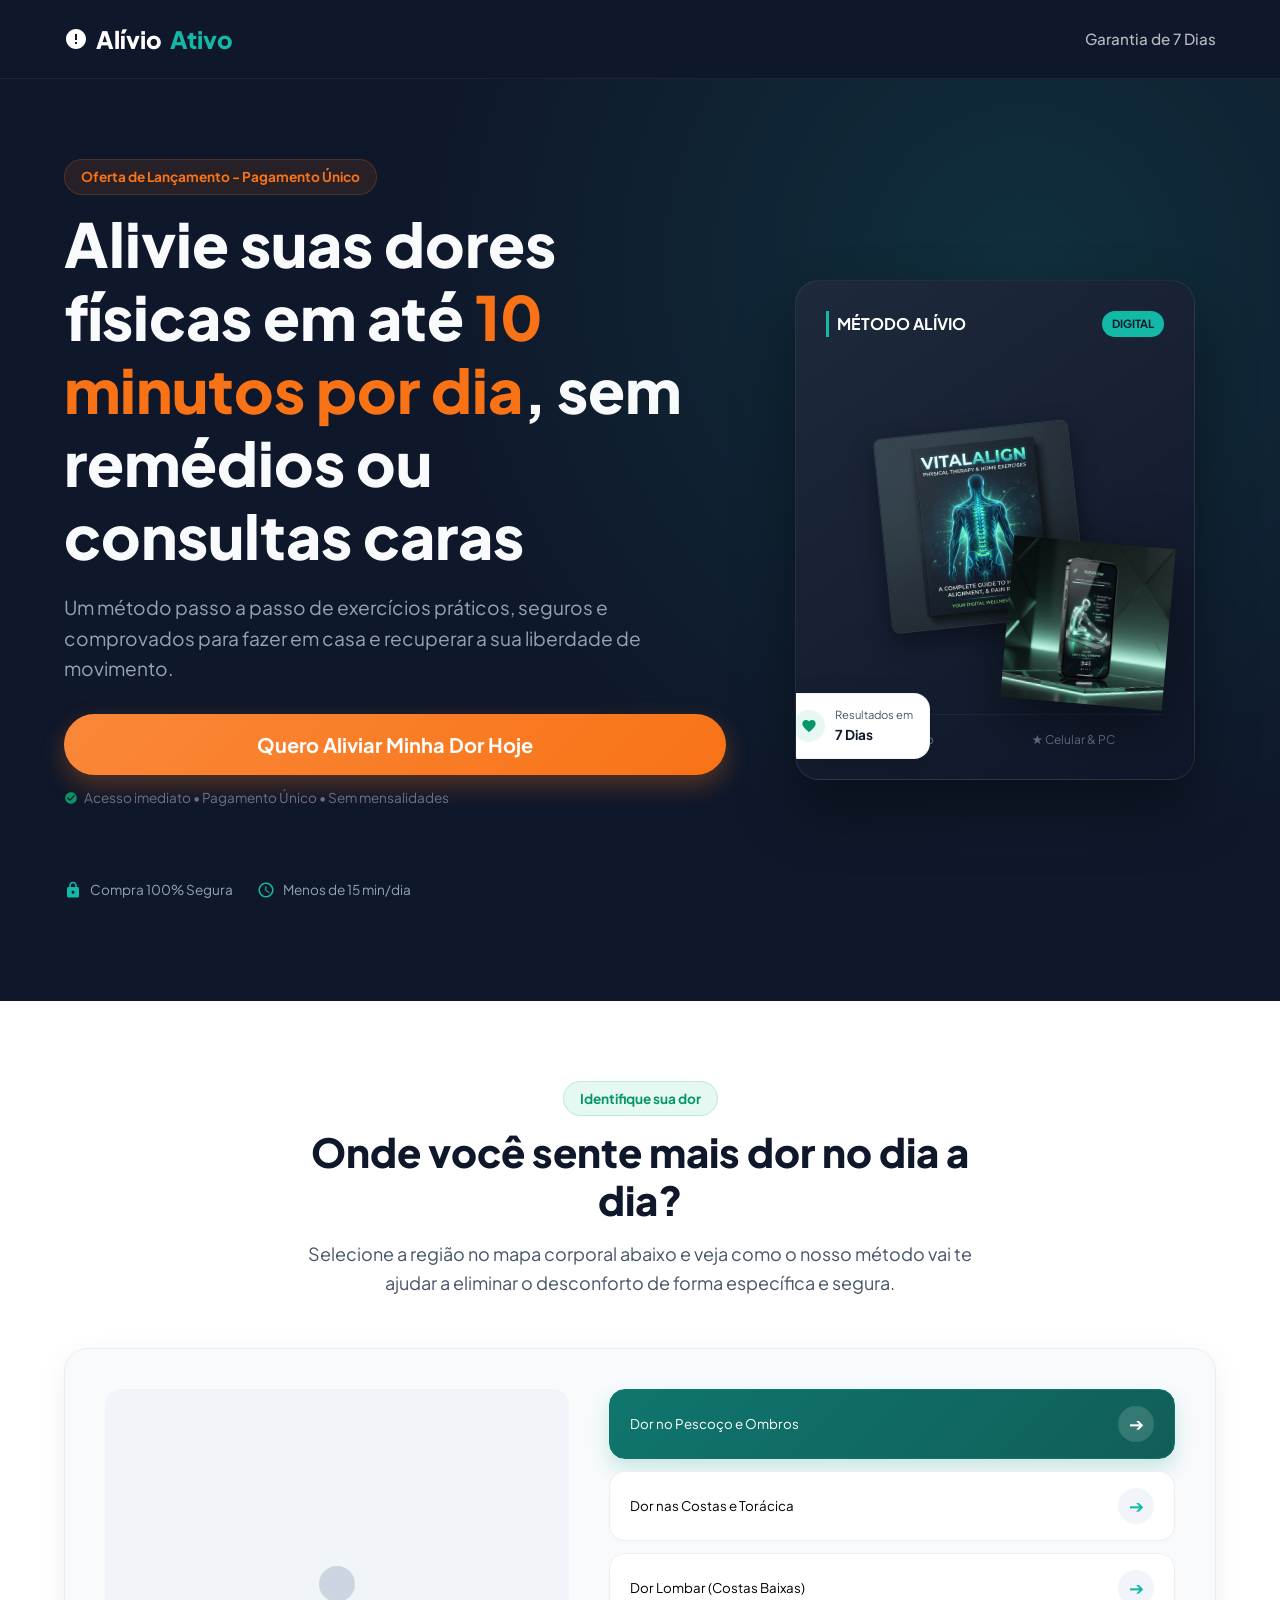
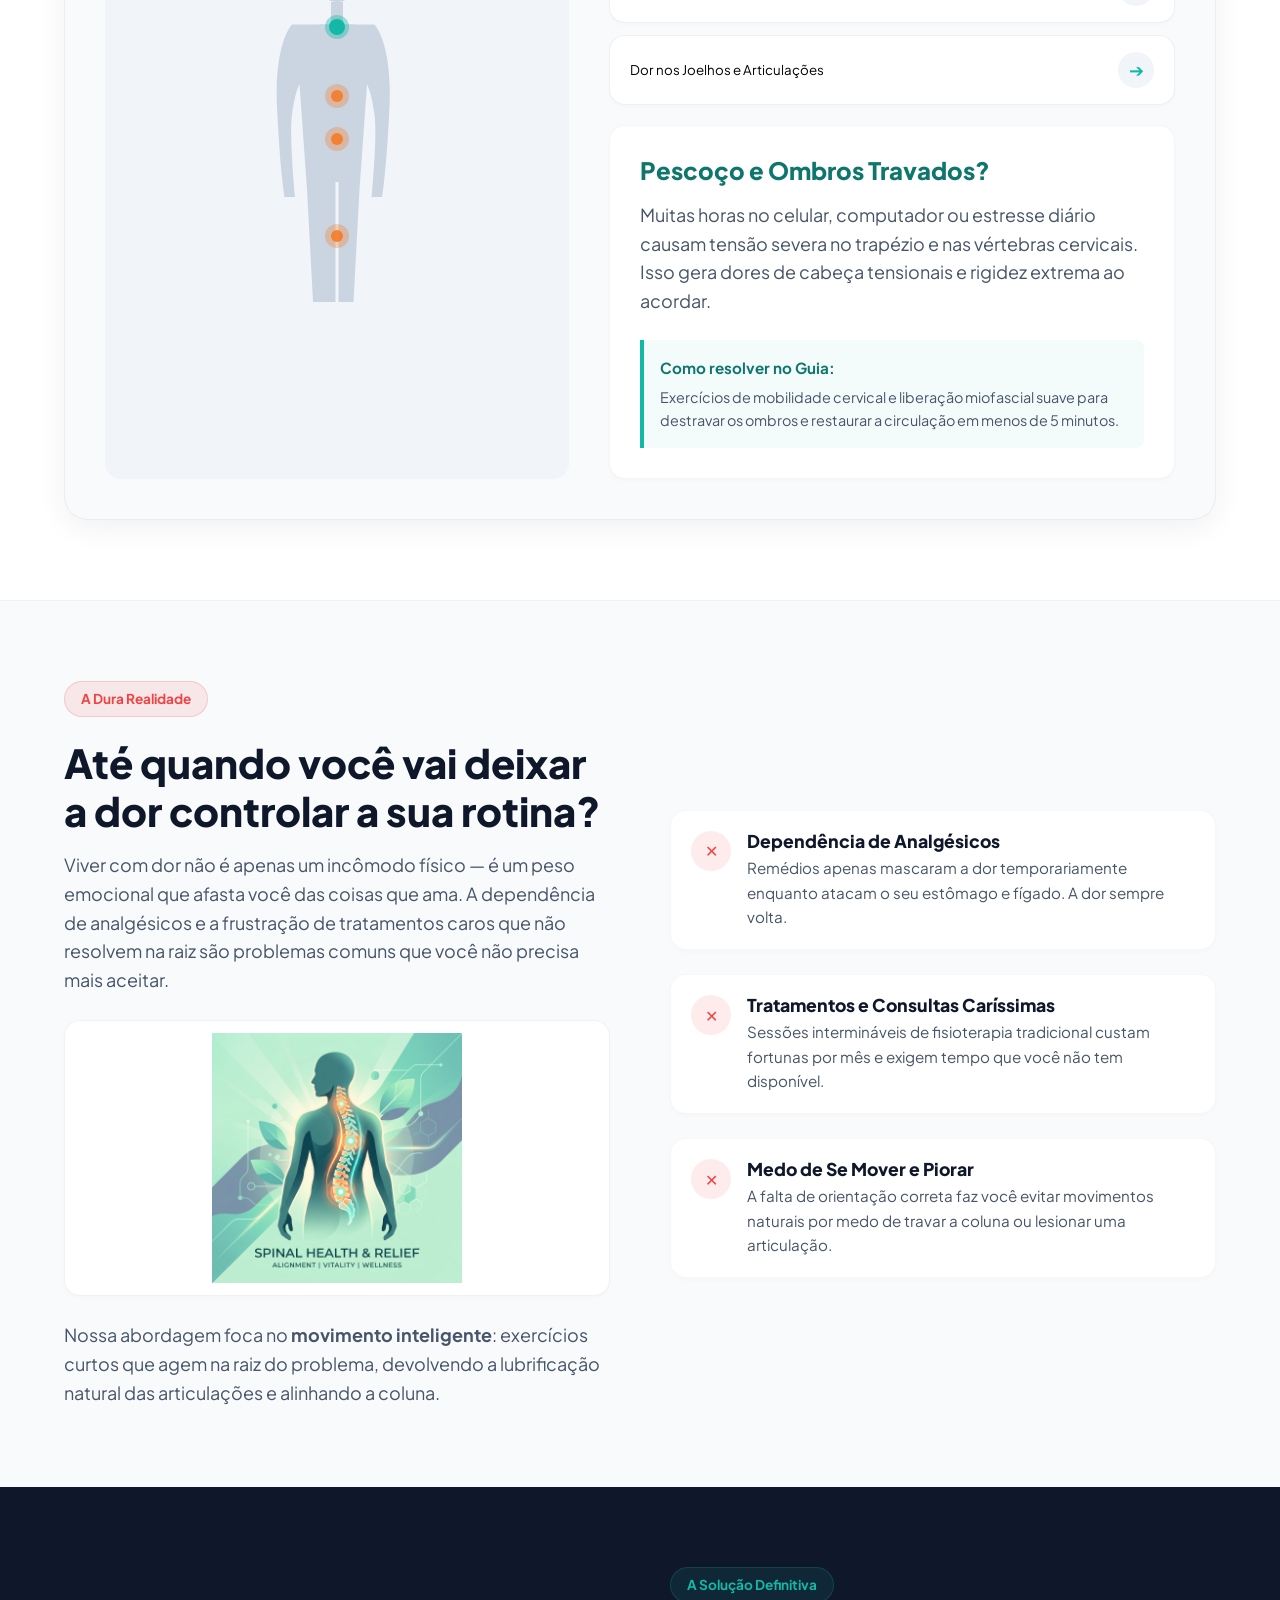
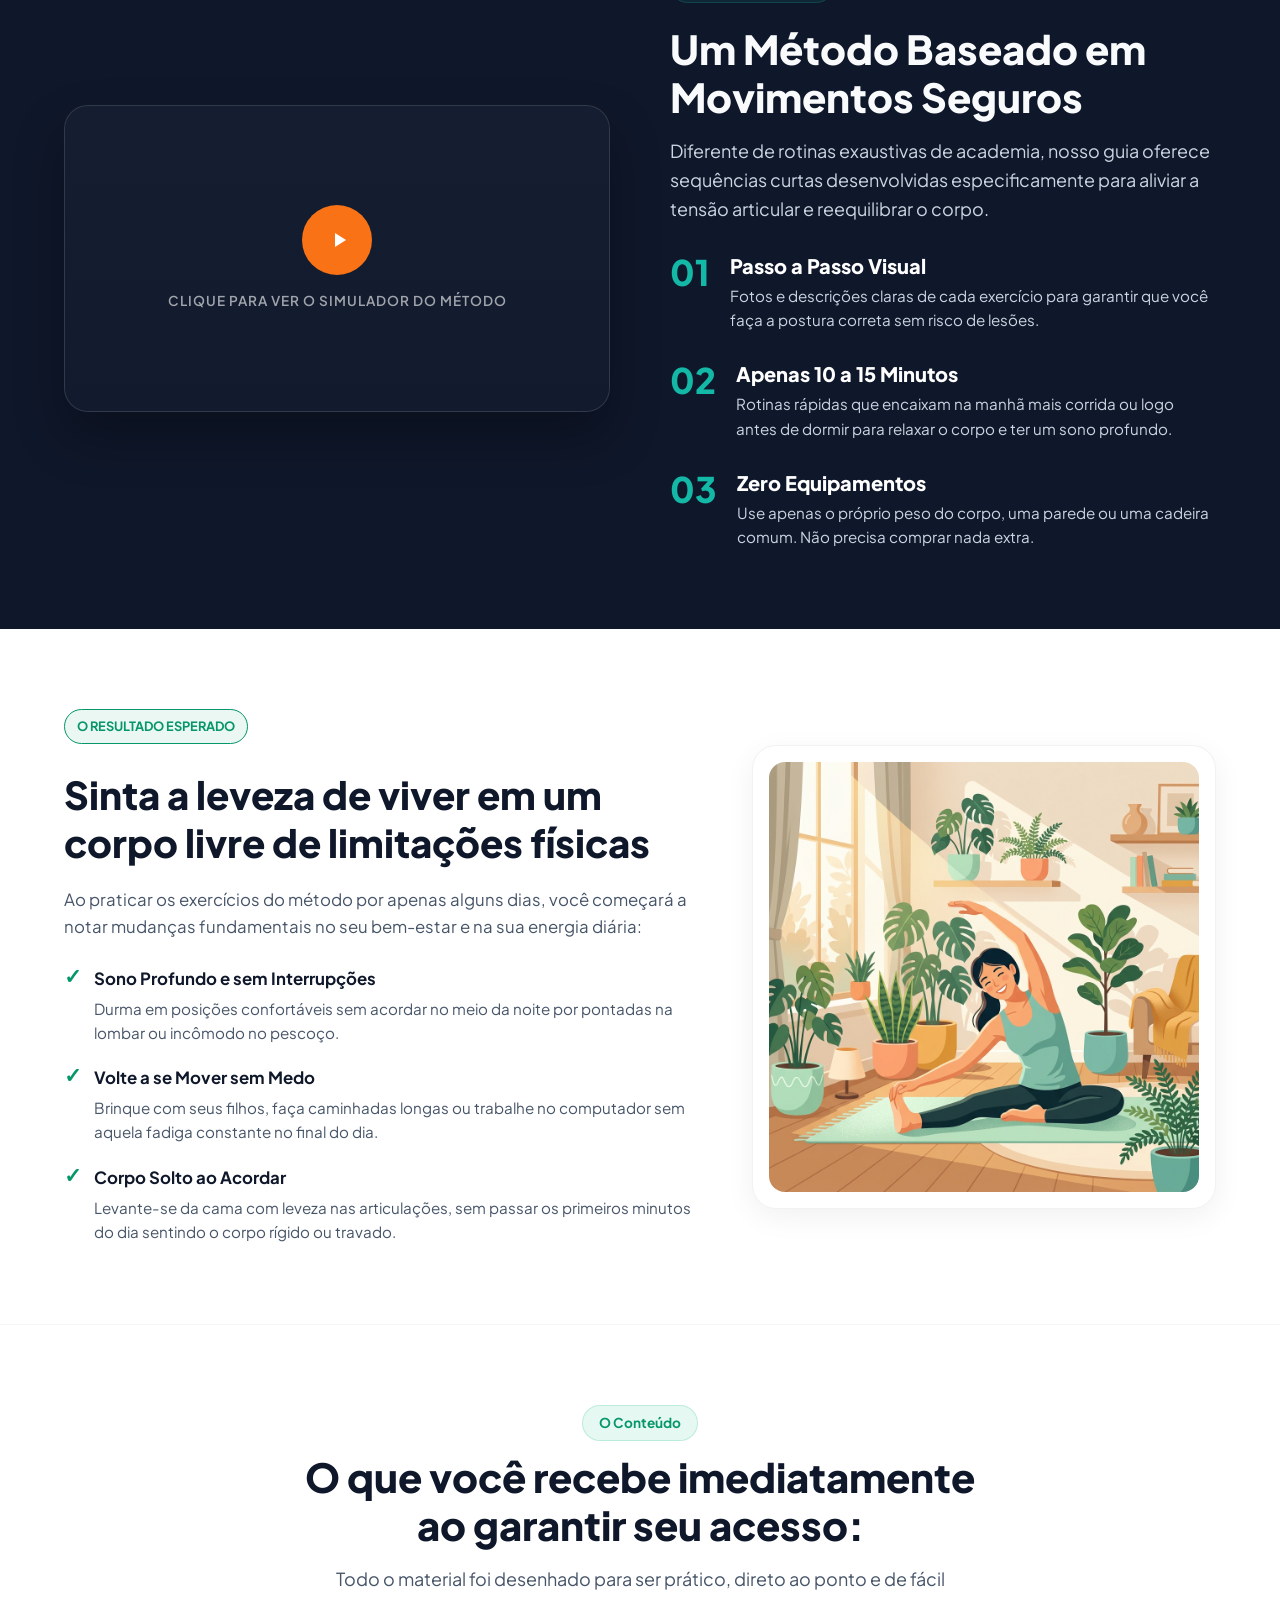
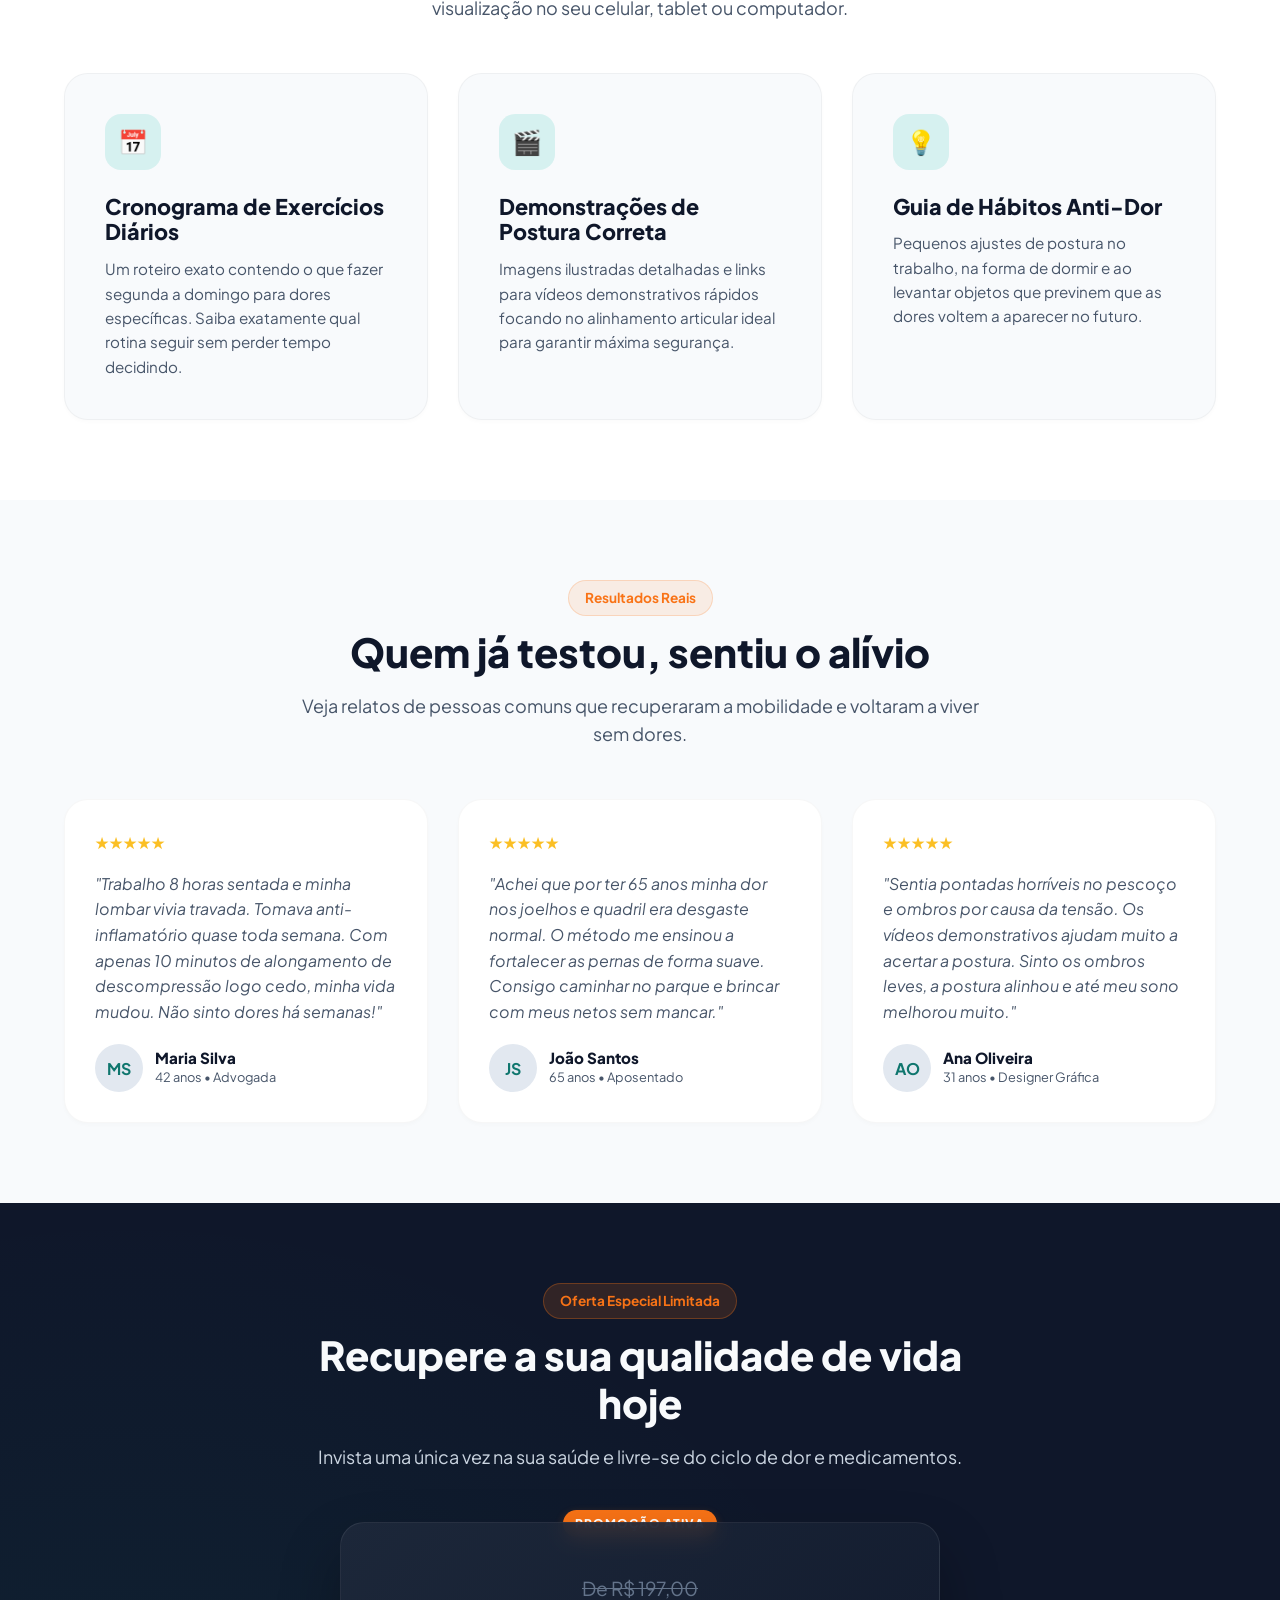
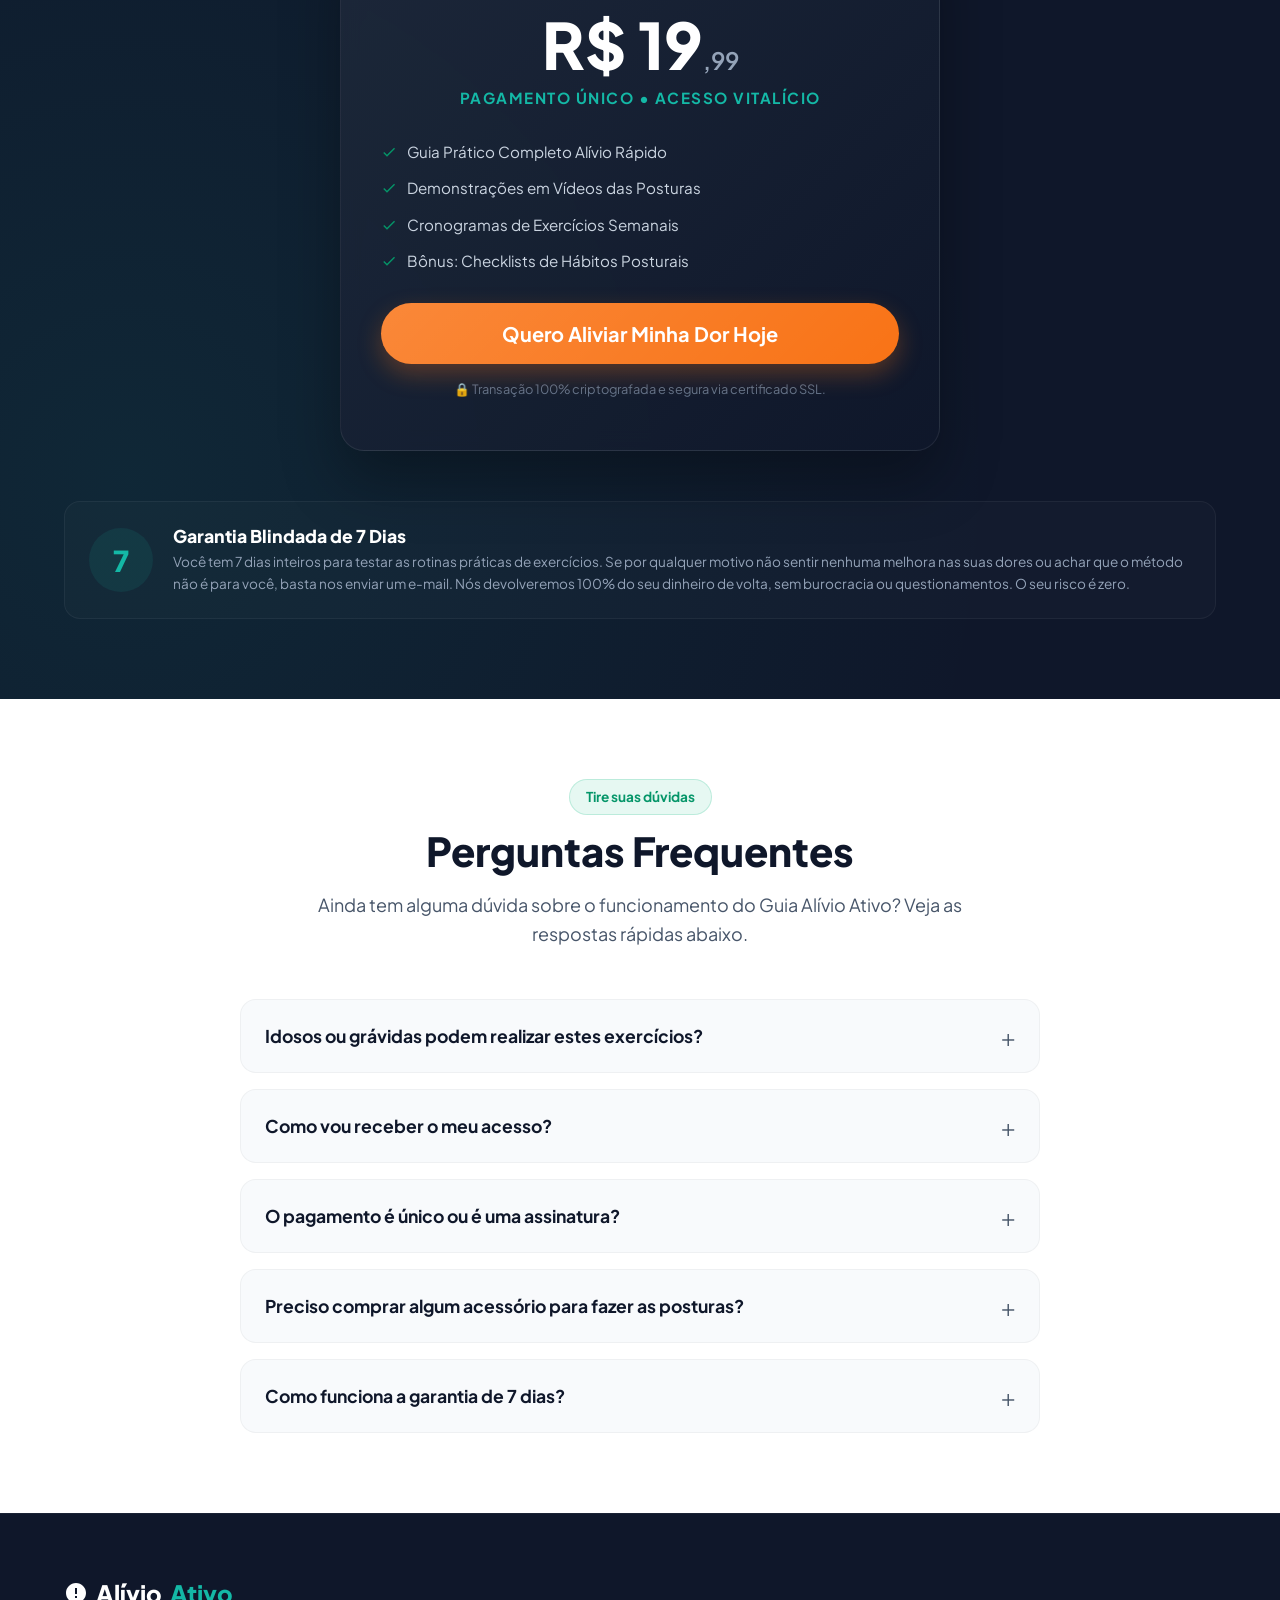
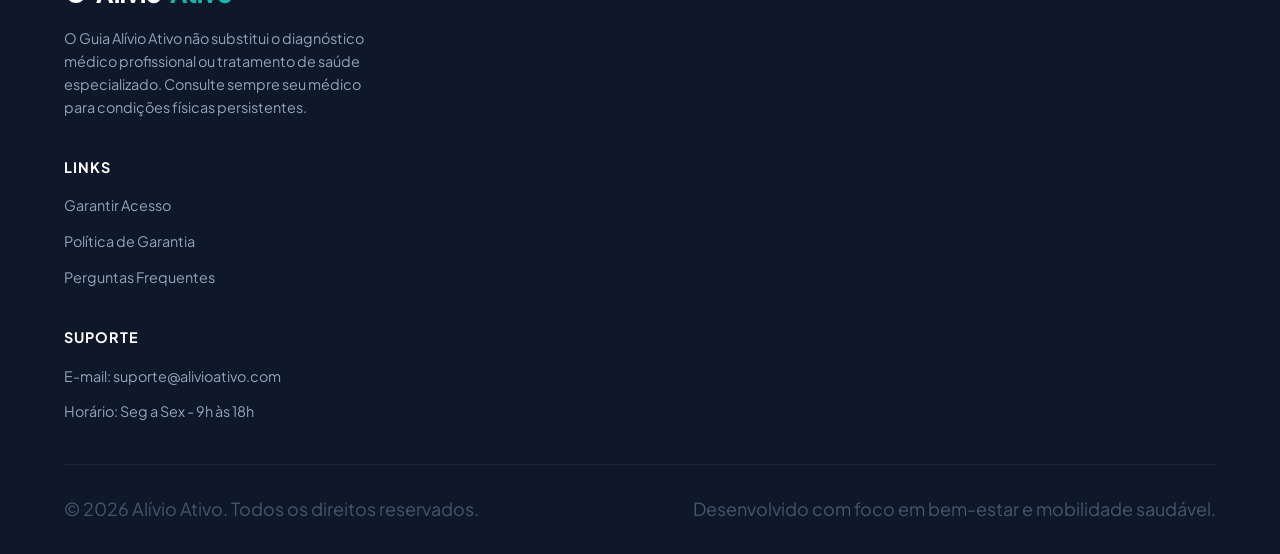
==== commit c7dbc667: "Add Meta Pixel tracking integration" ====
--- a/index.html
+++ b/index.html
@@ -6,6 +6,22 @@
   <title>Alívio Imediato - Adeus Dores Físicas em 10 Minutos por Dia</title>
   <meta name="description" content="Descubra o método simples de exercícios em casa para aliviar dores nas costas, pescoço e articulações de forma rápida e segura. Pagamento único com acesso vitalício.">
   <link rel="stylesheet" href="style.css">
+  
+  <!-- Meta Pixel Code -->
+  <script>
+  !function(f,b,e,v,n,t,s)
+  {if(f.fbq)return;n=f.fbq=f.fbq=n;n.push=n;n.loaded=!0;n.version='2.0';
+  n.queue=[];t=b.createElement(e);t.async=!0;
+  t.src=v;s=b.getElementsByTagName(e)[0];
+  s.parentNode.insertBefore(t,s)}(window, document,'script',
+  'https://connect.facebook.net/en_US/fbevents.js');
+  fbq('init', '914786401641063');
+  fbq('track', 'PageView');
+  </script>
+  <noscript><img height="1" width="1" style="display:none"
+  src="https://www.facebook.com/tr?id=914786401641063&ev=PageView&noscript=1"
+  /></noscript>
+  <!-- End Meta Pixel Code -->
 </head>
 <body>
 
@@ -811,8 +827,11 @@
       if (activeDetail) activeDetail.classList.add('active');
     }
 
-    // Redirect directly to the live Hotmart payment page
+    // Redirect directly to the live Hotmart payment page and send InitiateCheckout pixel event
     function openCheckout() {
+      if (typeof fbq === 'function') {
+        fbq('track', 'InitiateCheckout');
+      }
       window.location.href = "https://go.hotmart.com/I106762076V?dp=1";
     }
 
